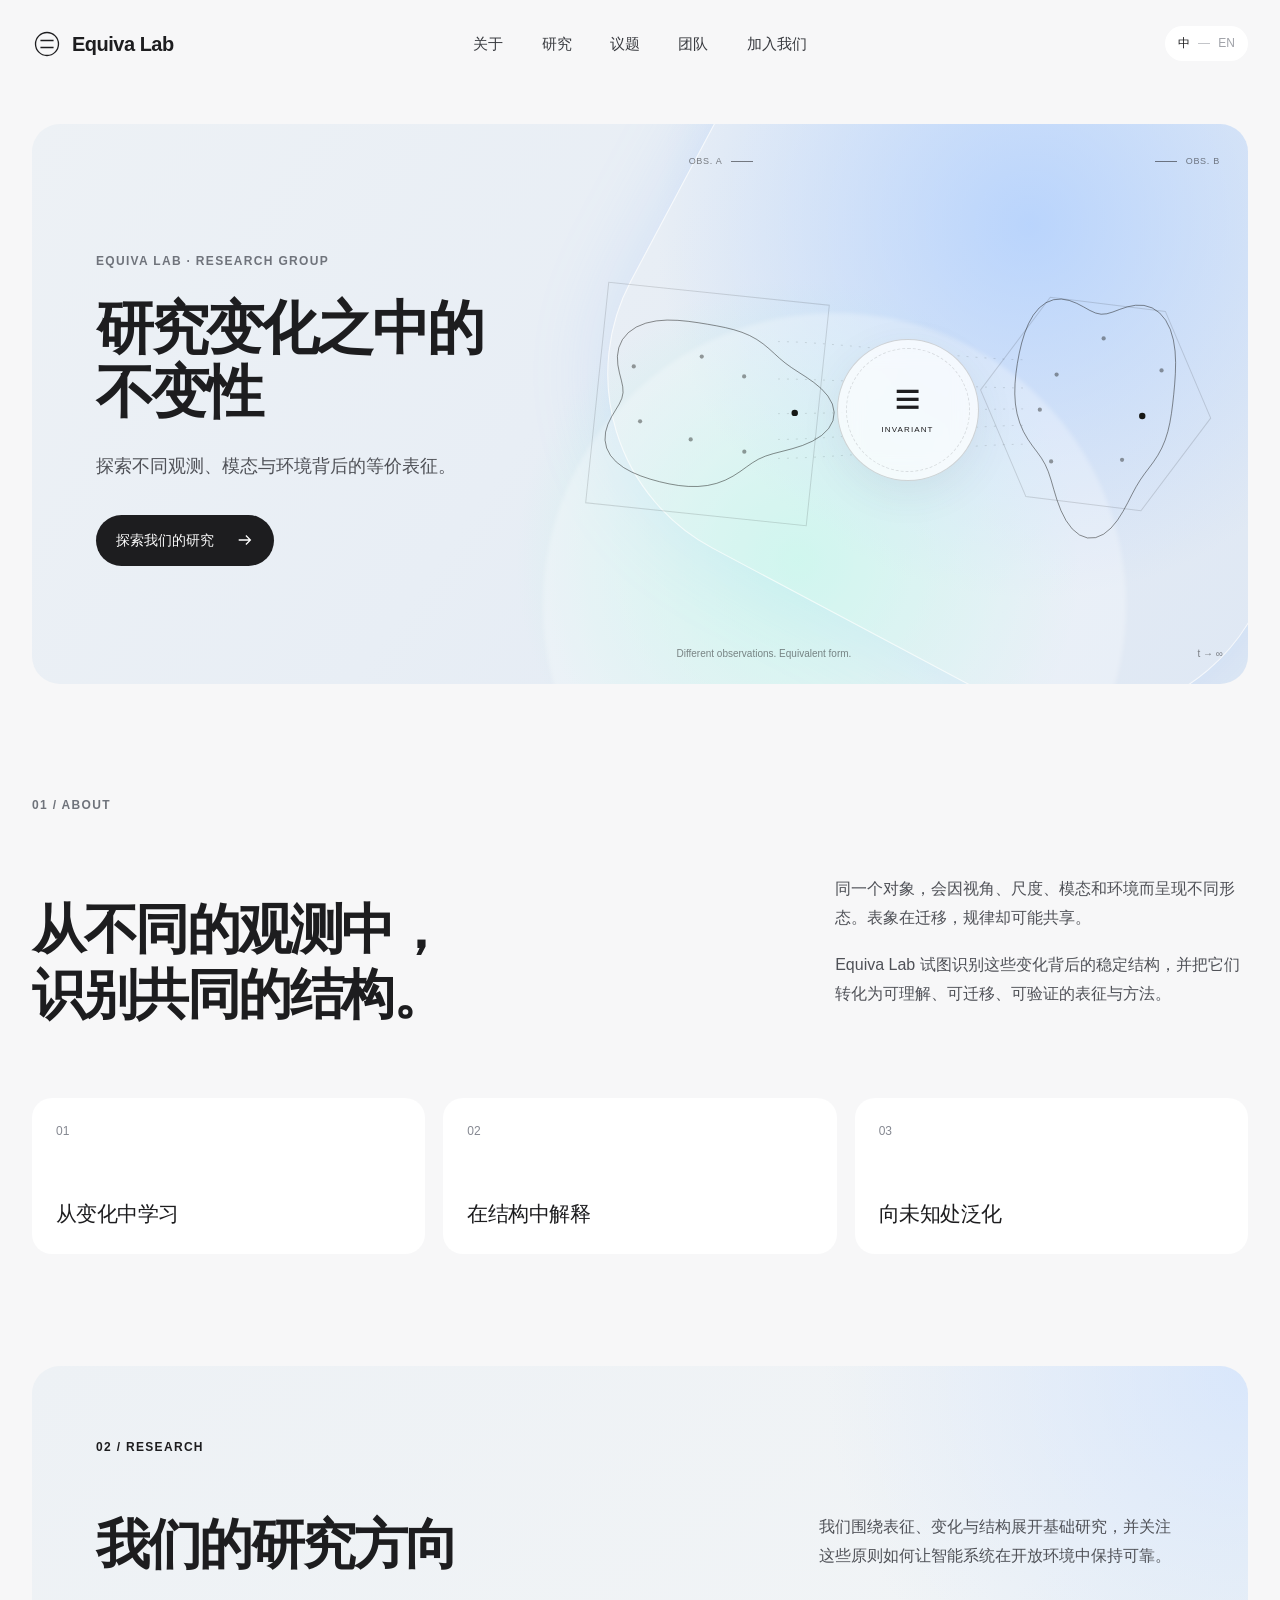
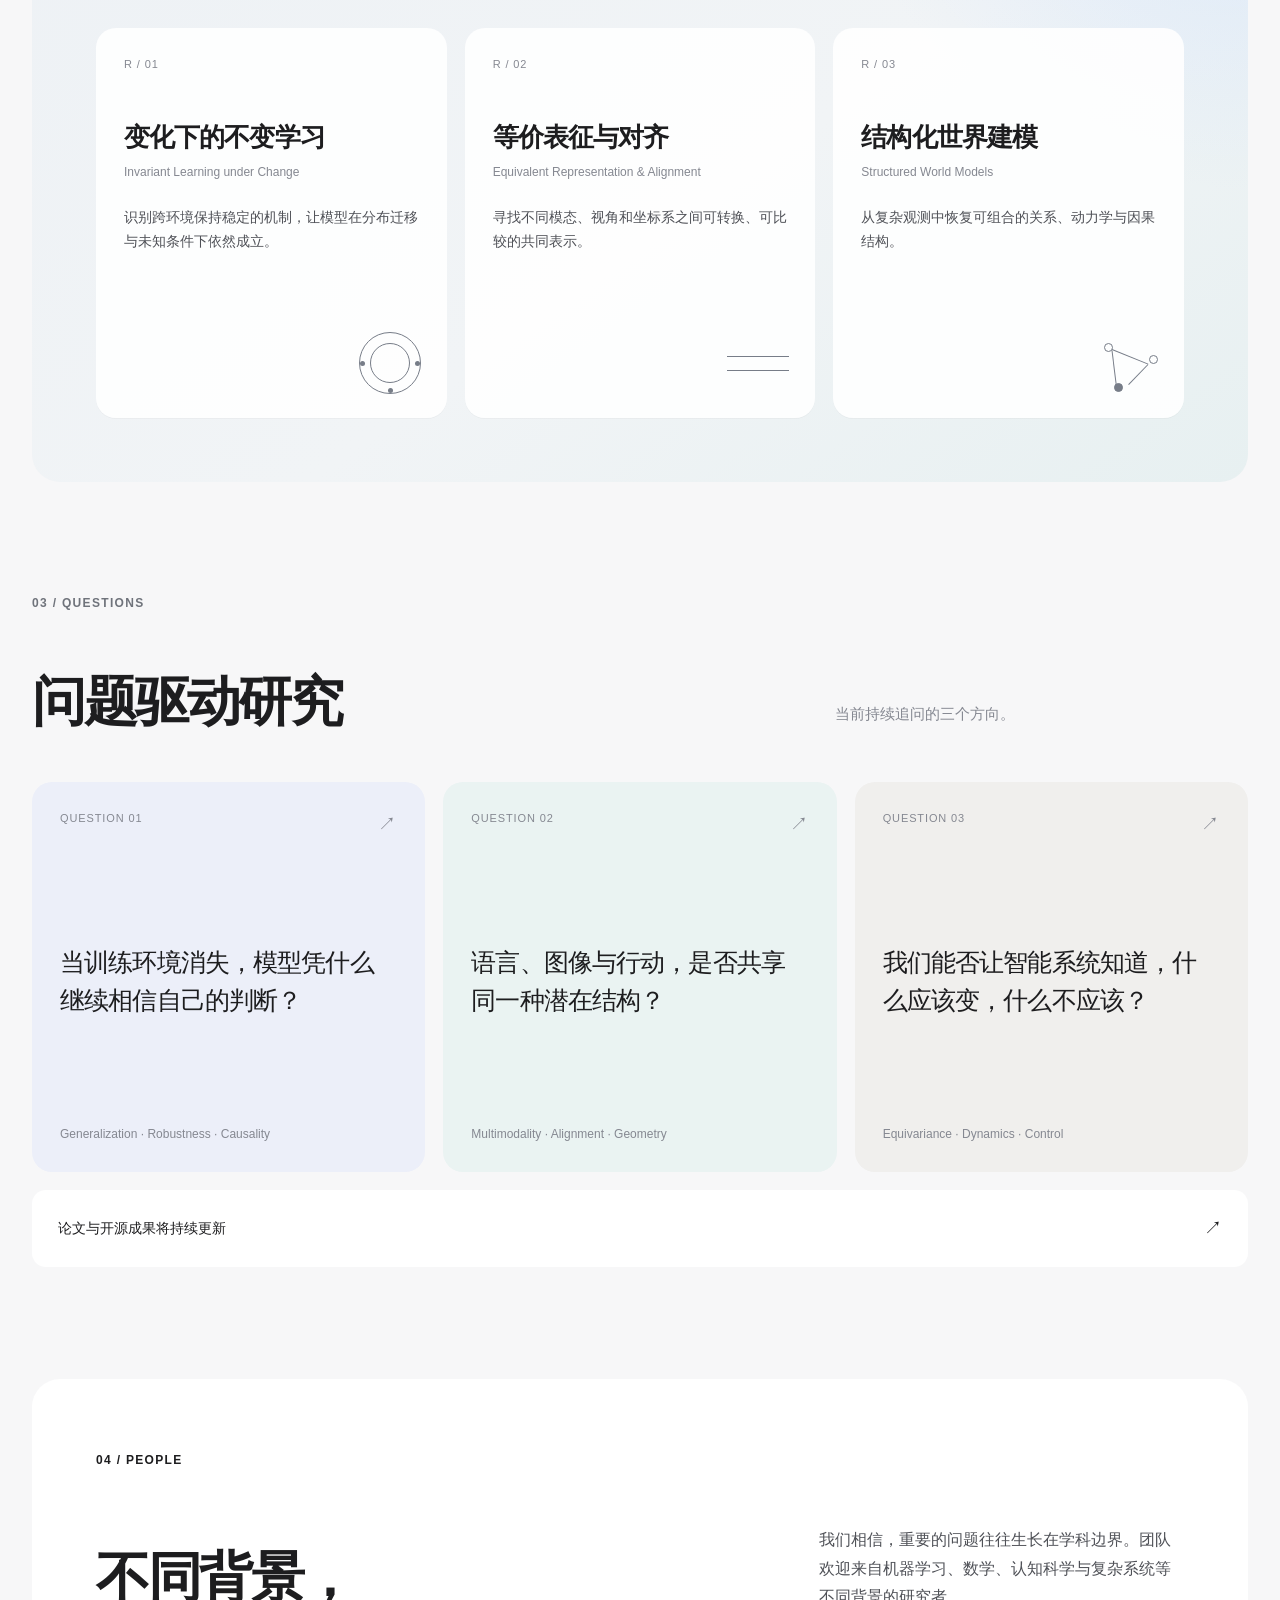
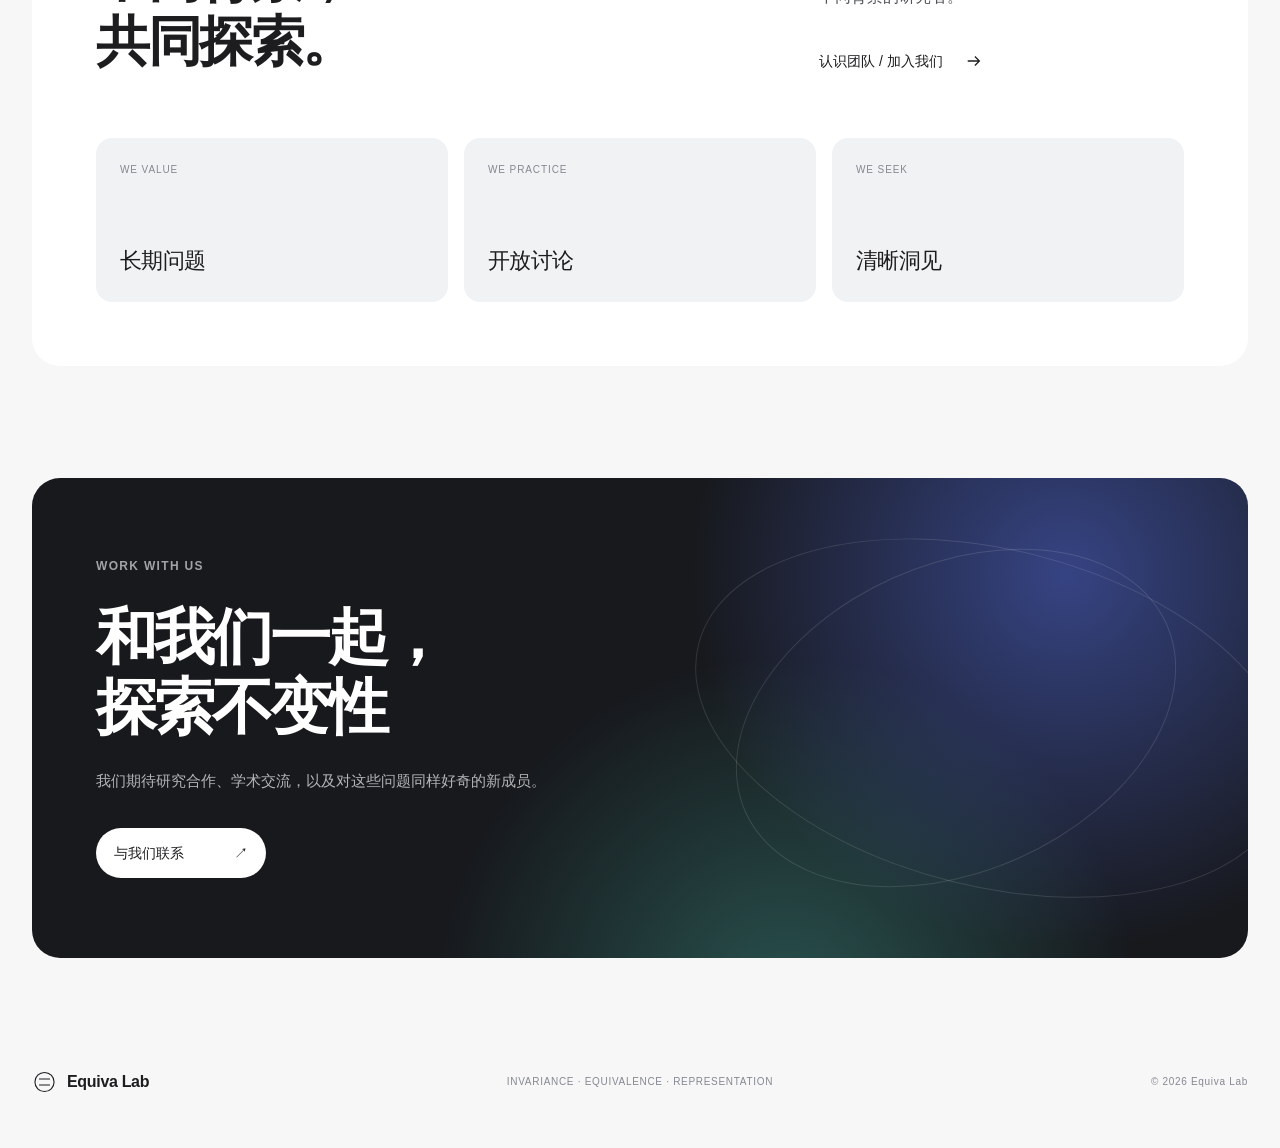
==== index.html @ b78c6d7c "Launch Equiva Lab homepage" ====
<!doctype html>
<html lang="zh-CN">
  <head>
    <meta charset="UTF-8" />
    <meta name="viewport" content="width=device-width, initial-scale=1.0" />
    <meta name="description" content="Equiva Lab 研究变化之中的不变性，以及不同观测背后的等价表征。" />
    <meta name="theme-color" content="#f2f1ed" />
    <meta property="og:title" content="Equiva Lab — Invariance in Motion" />
    <meta property="og:description" content="研究变化之中的不变性，以及不同观测背后的等价表征。" />
    <meta property="og:image" content="assets/og-cover.svg" />
    <title>Equiva Lab — 变化中的不变性</title>
    <link rel="icon" href="assets/favicon.svg" type="image/svg+xml" />
    <link rel="stylesheet" href="styles.css" />
    <noscript><style>.reveal{opacity:1!important;transform:none!important}</style></noscript>
  </head>
  <body>
    <a class="skip-link" href="#main">跳至主要内容</a>

    <header class="site-header" data-header>
      <a class="brand" href="#top" aria-label="Equiva Lab 首页">
        <svg class="brand-mark" viewBox="0 0 32 32" aria-hidden="true">
          <circle cx="16" cy="16" r="12.25"></circle>
          <path d="M9 12.25h14M9 19.75h14"></path>
        </svg>
        <span>Equiva Lab</span>
      </a>

      <button class="menu-toggle" type="button" aria-label="打开菜单" aria-expanded="false" data-menu-toggle>
        <span></span><span></span>
      </button>

      <nav class="site-nav" aria-label="主导航" data-nav>
        <a href="#about" data-i18n="nav.about">关于</a>
        <a href="#research" data-i18n="nav.research">研究</a>
        <a href="#ideas" data-i18n="nav.ideas">议题</a>
        <a href="#people" data-i18n="nav.people">团队</a>
        <a href="#contact" data-i18n="nav.join">加入我们</a>
      </nav>

      <button class="language-toggle" type="button" aria-label="Switch to English" data-language-toggle>
        <span class="is-active">中</span><i></i><span>EN</span>
      </button>
    </header>

    <main id="main">
      <section class="hero" id="top">
        <div class="hero-copy">
          <p class="eyebrow reveal" data-i18n="hero.eyebrow">EQUIVA LAB · RESEARCH GROUP</p>
          <h1 class="hero-title reveal" data-i18n-html="hero.title">
            研究变化之中的<br /><span>不变性</span>
          </h1>
          <p class="hero-intro reveal" data-i18n="hero.intro">
            探索不同观测、模态与环境背后的等价表征。
          </p>
          <div class="hero-actions reveal">
            <a class="text-link" href="#research">
              <span data-i18n="hero.cta">探索我们的研究</span>
              <svg viewBox="0 0 20 20" aria-hidden="true"><path d="M3 10h13M11 5l5 5-5 5" /></svg>
            </a>
          </div>
        </div>

        <div class="hero-visual reveal" aria-label="不断变化的观测映射到同一个潜在结构的动态示意图">
          <canvas id="equivalence-canvas"></canvas>
          <div class="visual-axis axis-left"><span>OBS. A</span><i></i></div>
          <div class="visual-axis axis-right"><i></i><span>OBS. B</span></div>
          <div class="visual-core">
            <span class="core-symbol">≡</span>
            <span class="core-label" data-i18n="hero.invariant">INVARIANT</span>
          </div>
          <div class="visual-caption">
            <span data-i18n="hero.visualCaption">Different observations. Equivalent form.</span>
            <span>t → ∞</span>
          </div>
        </div>

        <a class="scroll-cue" href="#about" aria-label="向下滚动">
          <span data-i18n="hero.scroll">SCROLL TO EXPLORE</span>
          <i></i>
        </a>
      </section>

      <section class="statement section-pad" id="about">
        <div class="section-index reveal">01 / <span data-i18n="section.about">ABOUT</span></div>
        <div class="statement-grid">
          <h2 class="display-heading reveal" data-i18n-html="about.title">
            从不同的观测中，<br />识别<span>共同的结构。</span>
          </h2>
          <div class="statement-copy reveal">
            <p data-i18n="about.p1">
              同一个对象，会因视角、尺度、模态和环境而呈现不同形态。表象在迁移，规律却可能共享。
            </p>
            <p data-i18n="about.p2">
              Equiva Lab 试图识别这些变化背后的稳定结构，并把它们转化为可理解、可迁移、可验证的表征与方法。
            </p>
          </div>
        </div>
        <div class="principle-row reveal" aria-label="研究原则">
          <div><span>01</span><strong data-i18n="about.principle1">从变化中学习</strong></div>
          <div><span>02</span><strong data-i18n="about.principle2">在结构中解释</strong></div>
          <div><span>03</span><strong data-i18n="about.principle3">向未知处泛化</strong></div>
        </div>
      </section>

      <section class="research section-pad" id="research">
        <div class="section-index light reveal">02 / <span data-i18n="section.research">RESEARCH</span></div>
        <div class="research-head">
          <h2 class="display-heading light reveal" data-i18n-html="research.title">我们的<span>研究方向</span></h2>
          <p class="research-intro reveal" data-i18n="research.intro">
            我们围绕表征、变化与结构展开基础研究，并关注这些原则如何让智能系统在开放环境中保持可靠。
          </p>
        </div>

        <div class="research-list">
          <article class="research-item reveal" tabindex="0">
            <div class="research-number">R / 01</div>
            <div class="research-name">
              <h3 data-i18n="research.r1.title">变化下的不变学习</h3>
              <p>Invariant Learning under Change</p>
            </div>
            <p class="research-desc" data-i18n="research.r1.desc">识别跨环境保持稳定的机制，让模型在分布迁移与未知条件下依然成立。</p>
            <div class="research-glyph glyph-orbit" aria-hidden="true"><i></i><i></i><i></i></div>
          </article>

          <article class="research-item reveal" tabindex="0">
            <div class="research-number">R / 02</div>
            <div class="research-name">
              <h3 data-i18n="research.r2.title">等价表征与对齐</h3>
              <p>Equivalent Representation & Alignment</p>
            </div>
            <p class="research-desc" data-i18n="research.r2.desc">寻找不同模态、视角和坐标系之间可转换、可比较的共同表示。</p>
            <div class="research-glyph glyph-equal" aria-hidden="true"><i></i><i></i></div>
          </article>

          <article class="research-item reveal" tabindex="0">
            <div class="research-number">R / 03</div>
            <div class="research-name">
              <h3 data-i18n="research.r3.title">结构化世界建模</h3>
              <p>Structured World Models</p>
            </div>
            <p class="research-desc" data-i18n="research.r3.desc">从复杂观测中恢复可组合的关系、动力学与因果结构。</p>
            <div class="research-glyph glyph-nodes" aria-hidden="true"><i></i><i></i><i></i><b></b></div>
          </article>
        </div>
      </section>

      <section class="ideas section-pad" id="ideas">
        <div class="section-index reveal">03 / <span data-i18n="section.ideas">QUESTIONS</span></div>
        <div class="ideas-header">
          <h2 class="display-heading reveal" data-i18n-html="ideas.title">问题驱动<span>研究</span></h2>
          <p class="reveal" data-i18n="ideas.intro">当前持续追问的三个方向。</p>
        </div>

        <div class="question-grid">
          <article class="question-card reveal">
            <div class="card-top"><span>QUESTION 01</span><span class="card-mark">↗</span></div>
            <h3 data-i18n="ideas.q1">当训练环境消失，模型凭什么继续相信自己的判断？</h3>
            <p data-i18n="ideas.q1meta">Generalization · Robustness · Causality</p>
          </article>
          <article class="question-card reveal">
            <div class="card-top"><span>QUESTION 02</span><span class="card-mark">↗</span></div>
            <h3 data-i18n="ideas.q2">语言、图像与行动，是否共享同一种潜在结构？</h3>
            <p data-i18n="ideas.q2meta">Multimodality · Alignment · Geometry</p>
          </article>
          <article class="question-card reveal">
            <div class="card-top"><span>QUESTION 03</span><span class="card-mark">↗</span></div>
            <h3 data-i18n="ideas.q3">我们能否让智能系统知道，什么应该变，什么不应该？</h3>
            <p data-i18n="ideas.q3meta">Equivariance · Dynamics · Control</p>
          </article>
        </div>

        <a class="publication-link reveal" href="#contact">
          <span data-i18n="ideas.papers">论文与开源成果将持续更新</span>
          <span class="publication-arrow">↗</span>
        </a>
      </section>

      <section class="people section-pad" id="people">
        <div class="section-index light reveal">04 / <span data-i18n="section.people">PEOPLE</span></div>
        <div class="people-layout">
          <div>
            <h2 class="display-heading light reveal" data-i18n-html="people.title">不同背景，<br />共同<span>探索。</span></h2>
          </div>
          <div class="people-copy reveal">
            <p data-i18n="people.body">我们相信，重要的问题往往生长在学科边界。团队欢迎来自机器学习、数学、认知科学与复杂系统等不同背景的研究者。</p>
            <a class="text-link light-link" href="#contact">
              <span data-i18n="people.cta">认识团队 / 加入我们</span>
              <svg viewBox="0 0 20 20" aria-hidden="true"><path d="M3 10h13M11 5l5 5-5 5" /></svg>
            </a>
          </div>
        </div>

        <div class="values-strip reveal">
          <div><span data-i18n="people.v1small">WE VALUE</span><strong data-i18n="people.v1">长期问题</strong></div>
          <div><span data-i18n="people.v2small">WE PRACTICE</span><strong data-i18n="people.v2">开放讨论</strong></div>
          <div><span data-i18n="people.v3small">WE SEEK</span><strong data-i18n="people.v3">清晰洞见</strong></div>
        </div>
      </section>

      <section class="contact section-pad" id="contact">
        <div class="contact-orbit orbit-a"></div>
        <div class="contact-orbit orbit-b"></div>
        <p class="eyebrow reveal" data-i18n="contact.eyebrow">WORK WITH US</p>
        <h2 class="reveal" data-i18n-html="contact.title">和我们一起，<br /><span>探索不变性</span></h2>
        <p class="contact-note reveal" data-i18n="contact.note">我们期待研究合作、学术交流，以及对这些问题同样好奇的新成员。</p>
        <a class="contact-button reveal" href="mailto:hello@equiva-lab.org">
          <span data-i18n="contact.cta">与我们联系</span>
          <span>↗</span>
        </a>
      </section>
    </main>

    <footer class="site-footer">
      <a class="brand footer-brand" href="#top">
        <svg class="brand-mark" viewBox="0 0 32 32" aria-hidden="true">
          <circle cx="16" cy="16" r="12.25"></circle>
          <path d="M9 12.25h14M9 19.75h14"></path>
        </svg>
        <span>Equiva Lab</span>
      </a>
      <p data-i18n="footer.tagline">INVARIANCE · EQUIVALENCE · REPRESENTATION</p>
      <p>© <span data-year></span> Equiva Lab</p>
    </footer>

    <script src="app.js"></script>
  </body>
</html>
---- styles.css ----
:root {
  --page: #f7f7f8;
  --surface: #ffffff;
  --surface-soft: #f0f2f4;
  --ink: #1d1d1f;
  --text: #4f5157;
  --muted: #858891;
  --line: #e4e5e8;
  --blue: #3c56f4;
  --max-width: 1280px;
  --radius-lg: 28px;
  --radius-md: 20px;
  --header-height: 88px;
  --ease: cubic-bezier(0.22, 1, 0.36, 1);
}

* {
  box-sizing: border-box;
}

html {
  scroll-behavior: smooth;
  background: var(--page);
}

body {
  margin: 0;
  overflow-x: hidden;
  color: var(--ink);
  background: var(--page);
  font-family: Inter, "Helvetica Neue", "PingFang SC", "PingFang TC", "Microsoft YaHei", sans-serif;
  font-size: 16px;
  font-weight: 400;
  line-height: 1.6;
  -webkit-font-smoothing: antialiased;
}

body.menu-open {
  overflow: hidden;
}

::selection {
  color: #fff;
  background: var(--blue);
}

a {
  color: inherit;
  text-decoration: none;
}

button {
  color: inherit;
  font: inherit;
}

[id] {
  scroll-margin-top: 76px;
}

.skip-link {
  position: fixed;
  z-index: 1000;
  top: 12px;
  left: 12px;
  padding: 9px 14px;
  border-radius: 8px;
  color: #fff;
  background: var(--ink);
  transform: translateY(-160%);
  transition: transform 0.2s ease;
}

.skip-link:focus {
  transform: translateY(0);
}

.site-header {
  position: fixed;
  z-index: 100;
  top: 0;
  left: 0;
  width: 100%;
  height: var(--header-height);
  display: grid;
  grid-template-columns: 1fr auto 1fr;
  align-items: center;
  padding-inline: max(32px, calc((100vw - var(--max-width)) / 2));
  border-bottom: 1px solid transparent;
  transition: height 0.3s ease, background 0.3s ease, border-color 0.3s ease;
}

.site-header.is-scrolled {
  height: 72px;
  border-color: rgba(228, 229, 232, 0.8);
  background: rgba(247, 247, 248, 0.9);
  backdrop-filter: blur(18px);
}

.brand {
  justify-self: start;
  display: inline-flex;
  align-items: center;
  gap: 10px;
  font-size: 20px;
  font-weight: 600;
  letter-spacing: -0.025em;
}

.brand-mark {
  width: 30px;
  height: 30px;
  fill: none;
  stroke: currentColor;
  stroke-width: 1.4;
  transition: transform 0.55s var(--ease);
}

.brand:hover .brand-mark {
  transform: rotate(180deg);
}

.site-nav {
  justify-self: center;
  display: flex;
  align-items: center;
  gap: clamp(28px, 3vw, 48px);
}

.site-nav a {
  position: relative;
  padding: 9px 0;
  color: #383a3f;
  font-size: 15px;
  line-height: 1;
}

.site-nav a::after {
  position: absolute;
  right: 0;
  bottom: 3px;
  left: 0;
  height: 1px;
  background: currentColor;
  content: "";
  transform: scaleX(0);
  transform-origin: right;
  transition: transform 0.35s var(--ease);
}

.site-nav a:hover::after,
.site-nav a:focus-visible::after {
  transform: scaleX(1);
  transform-origin: left;
}

.language-toggle {
  justify-self: end;
  display: flex;
  align-items: center;
  gap: 8px;
  padding: 8px 13px;
  border: 0;
  border-radius: 999px;
  background: #fff;
  cursor: pointer;
  font-size: 12px;
}

.language-toggle span {
  color: #a1a3a9;
  transition: color 0.2s ease;
}

.language-toggle span.is-active {
  color: var(--ink);
}

.language-toggle i {
  width: 12px;
  height: 1px;
  background: #c3c5c9;
}

.menu-toggle {
  display: none;
}

.hero {
  position: relative;
  width: min(calc(100% - 64px), var(--max-width));
  min-height: 640px;
  display: grid;
  margin: 0 auto;
  padding-top: calc(var(--header-height) + 36px);
}

.hero-copy,
.hero-visual {
  grid-area: 1 / 1;
}

.hero-copy {
  z-index: 3;
  width: 50%;
  align-self: center;
  padding: 68px 0 58px 64px;
}

.hero-visual {
  position: relative;
  min-height: 560px;
  overflow: hidden;
  border-radius: var(--radius-lg);
  background:
    radial-gradient(circle at 82% 18%, rgba(172, 205, 255, 0.76), transparent 34%),
    radial-gradient(circle at 63% 78%, rgba(177, 246, 228, 0.75), transparent 32%),
    linear-gradient(125deg, #edf1f5 0%, #e8eef5 44%, #dfe8f4 100%);
}

.hero-visual::before {
  position: absolute;
  z-index: 0;
  top: -30%;
  right: -10%;
  width: 58%;
  aspect-ratio: 1;
  border: 1px solid rgba(255, 255, 255, 0.7);
  border-radius: 28%;
  box-shadow: 0 0 80px rgba(118, 173, 255, 0.2);
  content: "";
  transform: rotate(28deg);
}

.hero-visual::after {
  position: absolute;
  z-index: 0;
  right: 10%;
  bottom: -38%;
  width: 48%;
  aspect-ratio: 1;
  border-radius: 50%;
  background: rgba(255, 255, 255, 0.28);
  filter: blur(2px);
  content: "";
}

.eyebrow,
.section-index {
  margin: 0;
  color: #6f737b;
  font-size: 12px;
  font-weight: 600;
  letter-spacing: 0.11em;
}

.hero-title {
  max-width: 610px;
  margin: 24px 0 0;
  font-size: clamp(48px, 4.5vw, 64px);
  font-weight: 600;
  letter-spacing: -0.05em;
  line-height: 1.12;
}

.hero-title span,
.display-heading span,
.contact h2 span {
  font-weight: inherit;
}

.hero-intro {
  max-width: 500px;
  margin: 26px 0 0;
  color: var(--text);
  font-size: 18px;
  line-height: 1.7;
}

.hero-actions {
  margin-top: 34px;
}

.text-link {
  display: inline-flex;
  align-items: center;
  gap: 22px;
  font-size: 14px;
  font-weight: 500;
}

.text-link svg {
  width: 18px;
  fill: none;
  stroke: currentColor;
  stroke-width: 1.4;
  transition: transform 0.35s var(--ease);
}

.text-link:hover svg {
  transform: translateX(4px);
}

.hero .text-link {
  min-width: 172px;
  justify-content: space-between;
  padding: 14px 20px;
  border-radius: 999px;
  color: #fff;
  background: var(--ink);
  transition: transform 0.3s var(--ease), background 0.3s ease;
}

.hero .text-link:hover {
  background: #32343a;
  transform: translateY(-2px);
}

#equivalence-canvas {
  position: absolute;
  z-index: 1;
  inset: 0 0 0 43%;
  width: 57%;
  height: 100%;
}

.visual-axis {
  position: absolute;
  z-index: 2;
  top: 30px;
  display: flex;
  align-items: center;
  gap: 9px;
  color: rgba(29, 29, 31, 0.55);
  font-size: 9px;
  letter-spacing: 0.08em;
}

.visual-axis i {
  display: block;
  width: 22px;
  height: 1px;
  background: currentColor;
}

.axis-left { left: 54%; }
.axis-right { right: 28px; }

.visual-core {
  position: absolute;
  z-index: 2;
  top: 51%;
  left: 72%;
  width: 142px;
  aspect-ratio: 1;
  display: flex;
  flex-direction: column;
  align-items: center;
  justify-content: center;
  gap: 8px;
  border: 1px solid rgba(29, 29, 31, 0.18);
  border-radius: 50%;
  background: rgba(255, 255, 255, 0.72);
  box-shadow: 0 12px 40px rgba(62, 79, 103, 0.08);
  transform: translate(-50%, -50%);
  backdrop-filter: blur(12px);
}

.visual-core::before {
  position: absolute;
  inset: 8px;
  border: 1px dashed rgba(29, 29, 31, 0.13);
  border-radius: inherit;
  content: "";
  animation: rotate 24s linear infinite;
}

.core-symbol {
  font-size: 45px;
  font-weight: 300;
  line-height: 0.75;
}

.core-label {
  font-size: 8px;
  letter-spacing: 0.14em;
}

.visual-caption {
  position: absolute;
  z-index: 2;
  right: 25px;
  bottom: 22px;
  left: 53%;
  display: flex;
  justify-content: space-between;
  color: rgba(29, 29, 31, 0.52);
  font-size: 10px;
}

.scroll-cue {
  display: none;
}

.section-pad {
  width: min(calc(100% - 64px), var(--max-width));
  margin-right: auto;
  margin-left: auto;
  padding: 112px 0;
}

.statement-grid {
  display: grid;
  grid-template-columns: 1.25fr 0.75fr;
  gap: clamp(64px, 9vw, 150px);
  align-items: end;
  margin-top: 60px;
}

.display-heading {
  max-width: 820px;
  margin: 0;
  font-size: clamp(40px, 4.2vw, 56px);
  font-weight: 600;
  letter-spacing: -0.045em;
  line-height: 1.2;
}

.statement-copy {
  max-width: 500px;
}

.statement-copy p,
.research-intro,
.people-copy > p {
  margin: 0 0 18px;
  color: var(--text);
  font-size: 16px;
  line-height: 1.8;
}

.principle-row {
  display: grid;
  grid-template-columns: repeat(3, 1fr);
  gap: 18px;
  margin-top: 72px;
}

.principle-row > div {
  min-height: 156px;
  display: flex;
  flex-direction: column;
  justify-content: space-between;
  padding: 24px;
  border-radius: var(--radius-md);
  background: var(--surface);
}

.principle-row span {
  color: var(--muted);
  font-size: 12px;
}

.principle-row strong {
  font-size: 21px;
  font-weight: 500;
  letter-spacing: -0.025em;
}

.research {
  padding: 72px 64px 64px;
  border-radius: var(--radius-lg);
  color: var(--ink);
  background:
    radial-gradient(circle at 100% 0%, rgba(199, 221, 255, 0.58), transparent 30%),
    linear-gradient(145deg, #edf1f5, #f1f4f6 58%, #e7f0f1);
}

.section-index.light,
.display-heading.light {
  color: inherit;
}

.research-head {
  display: grid;
  grid-template-columns: 1.25fr 0.75fr;
  gap: clamp(64px, 9vw, 150px);
  align-items: end;
  margin: 54px 0 52px;
}

.research-intro {
  margin-bottom: 5px;
}

.research-list {
  display: grid;
  grid-template-columns: repeat(3, 1fr);
  gap: 18px;
}

.research-item {
  position: relative;
  min-height: 390px;
  display: flex;
  flex-direction: column;
  padding: 28px;
  overflow: hidden;
  border-radius: var(--radius-md);
  outline: none;
  background: rgba(255, 255, 255, 0.9);
  box-shadow: 0 1px 0 rgba(29, 29, 31, 0.03);
  transition: transform 0.38s var(--ease), box-shadow 0.38s var(--ease);
}

.research-item:hover,
.research-item:focus-visible {
  box-shadow: 0 16px 42px rgba(53, 69, 91, 0.09);
  transform: translateY(-5px);
}

.research-number {
  color: var(--muted);
  font-size: 11px;
  letter-spacing: 0.08em;
}

.research-name {
  margin-top: 46px;
}

.research-name h3 {
  margin: 0 0 8px;
  font-size: 26px;
  font-weight: 600;
  letter-spacing: -0.035em;
  line-height: 1.35;
}

.research-name p {
  margin: 0;
  color: var(--muted);
  font-size: 12px;
  line-height: 1.5;
}

.research-desc {
  max-width: 320px;
  margin: 24px 0 0;
  color: var(--text);
  font-size: 14px;
  line-height: 1.75;
}

.research-glyph {
  position: absolute;
  right: 26px;
  bottom: 24px;
  width: 62px;
  height: 62px;
  color: #777d88;
  transition: transform 0.6s var(--ease);
}

.research-item:hover .research-glyph {
  transform: rotate(22deg);
}

.glyph-orbit {
  border: 1px solid currentColor;
  border-radius: 50%;
}

.glyph-orbit::before {
  position: absolute;
  inset: 10px;
  border: 1px solid currentColor;
  border-radius: 50%;
  content: "";
}

.glyph-orbit i {
  position: absolute;
  top: 50%;
  left: 50%;
  width: 5px;
  height: 5px;
  border-radius: 50%;
  background: currentColor;
}

.glyph-orbit i:nth-child(1) { transform: translate(-30px, -2px); }
.glyph-orbit i:nth-child(2) { transform: translate(25px, -2px); }
.glyph-orbit i:nth-child(3) { transform: translate(-2px, 25px); }
.glyph-equal { display: flex; flex-direction: column; justify-content: center; gap: 13px; }
.glyph-equal i { display: block; width: 100%; height: 1px; background: currentColor; }
.glyph-nodes { position: absolute; }
.glyph-nodes::before,
.glyph-nodes::after,
.glyph-nodes b { position: absolute; height: 1px; background: currentColor; content: ""; transform-origin: left; }
.glyph-nodes::before { top: 17px; left: 16px; width: 39px; transform: rotate(22deg); }
.glyph-nodes::after { top: 18px; left: 16px; width: 40px; transform: rotate(83deg); }
.glyph-nodes b { top: 32px; left: 52px; width: 28px; transform: rotate(134deg); }
.glyph-nodes i { position: absolute; width: 9px; height: 9px; border: 1px solid currentColor; border-radius: 50%; }
.glyph-nodes i:nth-child(1) { top: 11px; left: 8px; }
.glyph-nodes i:nth-child(2) { top: 23px; right: 0; }
.glyph-nodes i:nth-child(3) { bottom: 2px; left: 18px; background: currentColor; }

.ideas-header {
  display: grid;
  grid-template-columns: 1.25fr 0.75fr;
  gap: clamp(64px, 9vw, 150px);
  align-items: end;
  margin: 56px 0 48px;
}

.ideas-header > p {
  margin: 0 0 8px;
  color: var(--muted);
  font-size: 15px;
}

.question-grid {
  display: grid;
  grid-template-columns: repeat(3, 1fr);
  gap: 18px;
}

.question-card {
  min-height: 390px;
  display: flex;
  flex-direction: column;
  justify-content: space-between;
  padding: 28px;
  border-radius: var(--radius-md);
  transition: transform 0.38s var(--ease), box-shadow 0.38s var(--ease);
}

.question-card:nth-child(1) { background: #eceff9; }
.question-card:nth-child(2) { background: #eaf3f2; }
.question-card:nth-child(3) { background: #f0efed; }

.question-card:hover {
  box-shadow: 0 16px 40px rgba(49, 58, 78, 0.08);
  transform: translateY(-5px);
}

.card-top {
  display: flex;
  justify-content: space-between;
  color: var(--muted);
  font-size: 11px;
  letter-spacing: 0.08em;
}

.card-mark {
  font-size: 18px;
  transition: transform 0.35s var(--ease);
}

.question-card:hover .card-mark {
  transform: translate(3px, -3px);
}

.question-card h3 {
  max-width: 350px;
  margin: auto 0;
  font-size: 25px;
  font-weight: 500;
  letter-spacing: -0.035em;
  line-height: 1.5;
}

.question-card > p {
  margin: 0;
  color: var(--muted);
  font-size: 12px;
}

.publication-link {
  display: grid;
  grid-template-columns: 1fr auto;
  align-items: center;
  margin-top: 18px;
  padding: 24px 26px;
  border-radius: 14px;
  background: var(--surface);
  font-size: 14px;
  font-weight: 500;
}

.publication-arrow {
  font-size: 18px;
  transition: transform 0.35s var(--ease);
}

.publication-link:hover .publication-arrow {
  transform: translate(3px, -3px);
}

.people {
  padding: 72px 64px 64px;
  border-radius: var(--radius-lg);
  color: var(--ink);
  background: var(--surface);
}

.people-layout {
  display: grid;
  grid-template-columns: 1.25fr 0.75fr;
  gap: clamp(64px, 9vw, 150px);
  align-items: end;
  margin: 56px 0 64px;
}

.people-copy > p {
  color: var(--text);
}

.light-link {
  margin-top: 20px;
  color: var(--ink);
}

.values-strip {
  display: grid;
  grid-template-columns: repeat(3, 1fr);
  gap: 16px;
}

.values-strip div {
  min-height: 164px;
  display: flex;
  flex-direction: column;
  justify-content: space-between;
  padding: 24px;
  border-radius: 16px;
  background: var(--surface-soft);
}

.values-strip span {
  color: var(--muted);
  font-size: 10px;
  letter-spacing: 0.09em;
}

.values-strip strong {
  font-size: 22px;
  font-weight: 500;
  letter-spacing: -0.03em;
}

.contact {
  position: relative;
  min-height: 480px;
  display: flex;
  flex-direction: column;
  align-items: flex-start;
  justify-content: center;
  overflow: hidden;
  margin-top: 112px;
  margin-bottom: 70px;
  padding: 72px 64px;
  border-radius: var(--radius-lg);
  color: #fff;
  text-align: left;
  background:
    radial-gradient(circle at 85% 20%, rgba(91, 119, 255, 0.45), transparent 34%),
    radial-gradient(circle at 62% 110%, rgba(79, 212, 190, 0.3), transparent 38%),
    #17191d;
}

.contact > *:not(.contact-orbit) {
  position: relative;
  z-index: 2;
}

.contact .eyebrow {
  color: rgba(255, 255, 255, 0.6);
}

.contact h2 {
  max-width: 760px;
  margin: 25px 0 24px;
  font-size: clamp(42px, 4.8vw, 64px);
  font-weight: 600;
  letter-spacing: -0.05em;
  line-height: 1.15;
}

.contact-note {
  max-width: 570px;
  margin: 0;
  color: rgba(255, 255, 255, 0.68);
  font-size: 15px;
  line-height: 1.8;
}

.contact-button {
  min-width: 170px;
  display: flex;
  justify-content: space-between;
  margin-top: 34px;
  padding: 14px 18px;
  border-radius: 999px;
  color: var(--ink);
  background: #fff;
  font-size: 14px;
  font-weight: 500;
  transition: transform 0.3s var(--ease), background 0.3s ease;
}

.contact-button:hover {
  background: #f0f2f5;
  transform: translateY(-2px);
}

.contact-button span:last-child {
  transition: transform 0.35s var(--ease);
}

.contact-button:hover span:last-child {
  transform: translate(3px, -3px);
}

.contact-orbit {
  position: absolute;
  z-index: 1;
  top: 50%;
  right: -4%;
  border: 1px solid rgba(255, 255, 255, 0.12);
  border-radius: 50%;
  pointer-events: none;
}

.orbit-a {
  width: 50%;
  aspect-ratio: 1.8;
  transform: translateY(-50%) rotate(14deg);
}

.orbit-b {
  right: 5%;
  width: 38%;
  aspect-ratio: 1.5;
  transform: translateY(-50%) rotate(-24deg);
}

.site-footer {
  width: min(calc(100% - 64px), var(--max-width));
  min-height: 120px;
  display: grid;
  grid-template-columns: 1fr auto 1fr;
  align-items: center;
  gap: 24px;
  margin: 0 auto;
  padding: 30px 0 42px;
  color: var(--muted);
  font-size: 10px;
  letter-spacing: 0.07em;
}

.footer-brand {
  color: var(--ink);
  font-size: 16px;
  letter-spacing: -0.02em;
}

.footer-brand .brand-mark {
  width: 25px;
}

.site-footer p {
  margin: 0;
}

.site-footer p:last-child {
  justify-self: end;
}

.reveal {
  opacity: 0;
  transform: translateY(18px);
  transition: opacity 0.75s var(--ease), transform 0.75s var(--ease);
}

.reveal.is-visible {
  opacity: 1;
  transform: translateY(0);
}

.research-item.reveal:nth-child(2),
.question-card.reveal:nth-child(2) { transition-delay: 0.06s; }
.research-item.reveal:nth-child(3),
.question-card.reveal:nth-child(3) { transition-delay: 0.12s; }

@keyframes rotate {
  to { transform: rotate(360deg); }
}

@media (max-width: 1024px) {
  :root { --header-height: 76px; }

  .site-header {
    grid-template-columns: 1fr auto;
    padding-inline: 28px;
  }

  .site-nav {
    position: fixed;
    inset: 0;
    z-index: -1;
    display: flex;
    flex-direction: column;
    align-items: flex-start;
    justify-content: center;
    gap: 6px;
    padding: 90px 32px 50px;
    visibility: hidden;
    background: var(--page);
    opacity: 0;
    transition: opacity 0.35s ease, visibility 0.35s;
  }

  .site-nav a {
    font-size: clamp(30px, 6vw, 48px);
    font-weight: 600;
    letter-spacing: -0.045em;
    line-height: 1.3;
  }

  .site-nav.is-open {
    visibility: visible;
    opacity: 1;
  }

  .language-toggle {
    position: fixed;
    z-index: 102;
    right: 80px;
  }

  .menu-toggle {
    position: relative;
    z-index: 102;
    justify-self: end;
    width: 30px;
    height: 30px;
    display: block;
    padding: 0;
    border: 0;
    background: transparent;
  }

  .menu-toggle span {
    position: absolute;
    right: 0;
    width: 24px;
    height: 1px;
    background: currentColor;
    transition: transform 0.35s var(--ease), top 0.35s var(--ease);
  }

  .menu-toggle span:first-child { top: 11px; }
  .menu-toggle span:last-child { top: 18px; }
  .menu-toggle[aria-expanded="true"] span:first-child { top: 15px; transform: rotate(45deg); }
  .menu-toggle[aria-expanded="true"] span:last-child { top: 15px; transform: rotate(-45deg); }

  .hero,
  .section-pad,
  .site-footer {
    width: min(calc(100% - 48px), var(--max-width));
  }

  .hero-copy {
    width: 55%;
    padding-left: 46px;
  }

  .hero-title { font-size: 50px; }
  .visual-core { left: 73%; width: 122px; }

  .statement-grid,
  .research-head,
  .ideas-header,
  .people-layout {
    grid-template-columns: 1fr;
    gap: 30px;
  }

  .statement-copy,
  .research-intro,
  .people-copy {
    max-width: 620px;
  }

  .research {
    padding: 60px 40px 42px;
  }

  .research-list,
  .question-grid {
    grid-template-columns: 1fr;
  }

  .research-item,
  .question-card {
    min-height: 310px;
  }

  .people {
    padding: 60px 40px 42px;
  }

  .contact {
    padding: 60px 46px;
  }
}

@media (max-width: 700px) {
  .site-header {
    padding-inline: 20px;
  }

  .site-header.is-scrolled {
    height: 64px;
  }

  .brand {
    font-size: 17px;
  }

  .brand-mark {
    width: 26px;
    height: 26px;
  }

  .language-toggle {
    right: 66px;
    padding: 7px 10px;
  }

  .hero,
  .section-pad,
  .site-footer {
    width: calc(100% - 32px);
  }

  .hero {
    min-height: 780px;
    padding-top: calc(var(--header-height) + 22px);
  }

  .hero-copy {
    width: 100%;
    align-self: start;
    padding: 50px 24px 0;
  }

  .hero-visual {
    min-height: 680px;
    border-radius: 22px;
  }

  .hero-title {
    margin-top: 20px;
    font-size: clamp(38px, 11vw, 48px);
    line-height: 1.16;
  }

  .hero-intro {
    max-width: 320px;
    margin-top: 20px;
    font-size: 16px;
  }

  .hero-actions {
    margin-top: 26px;
  }

  .hero .text-link {
    min-width: 155px;
    padding: 12px 17px;
    font-size: 13px;
  }

  #equivalence-canvas {
    inset: 47% 0 0;
    width: 100%;
    height: 53%;
  }

  .visual-axis {
    top: auto;
    bottom: 37%;
  }

  .axis-left { left: 24px; }
  .axis-right { right: 24px; }

  .visual-core {
    top: 76%;
    left: 50%;
    width: 112px;
  }

  .visual-caption {
    right: 18px;
    bottom: 16px;
    left: 18px;
  }

  .visual-caption span:first-child {
    max-width: 230px;
  }

  .section-pad {
    padding: 86px 0;
  }

  .section-index,
  .eyebrow {
    font-size: 10px;
  }

  .statement-grid,
  .research-head,
  .ideas-header,
  .people-layout {
    margin-top: 42px;
  }

  .display-heading {
    font-size: 38px;
    line-height: 1.24;
  }

  .statement-copy p,
  .research-intro,
  .people-copy > p {
    font-size: 15px;
  }

  .principle-row,
  .values-strip {
    grid-template-columns: 1fr;
    gap: 12px;
    margin-top: 50px;
  }

  .principle-row > div,
  .values-strip div {
    min-height: 118px;
  }

  .research,
  .people {
    padding: 48px 20px 20px;
    border-radius: 22px;
  }

  .research-head,
  .ideas-header {
    margin-bottom: 36px;
  }

  .research-list,
  .question-grid {
    gap: 12px;
  }

  .research-item,
  .question-card {
    min-height: 330px;
    padding: 24px;
  }

  .research-name {
    margin-top: 38px;
  }

  .research-name h3,
  .question-card h3 {
    font-size: 23px;
  }

  .publication-link {
    padding: 20px;
  }

  .people-layout {
    margin-bottom: 48px;
  }

  .people .values-strip {
    margin-top: 0;
  }

  .contact {
    min-height: 500px;
    margin-top: 86px;
    margin-bottom: 45px;
    padding: 48px 26px;
    border-radius: 22px;
  }

  .contact h2 {
    font-size: 40px;
  }

  .contact-note {
    max-width: 95%;
    font-size: 14px;
  }

  .contact-orbit {
    right: -44%;
    width: 110%;
  }

  .orbit-b {
    right: -20%;
    width: 85%;
  }

  .site-footer {
    min-height: 140px;
    grid-template-columns: 1fr auto;
    padding-bottom: 30px;
  }

  .site-footer > p:nth-child(2) {
    display: none;
  }
}

@media (prefers-reduced-motion: reduce) {
  html { scroll-behavior: auto; }
  *, *::before, *::after {
    animation-duration: 0.01ms !important;
    animation-iteration-count: 1 !important;
    transition-duration: 0.01ms !important;
  }
  .reveal { opacity: 1; transform: none; }
}
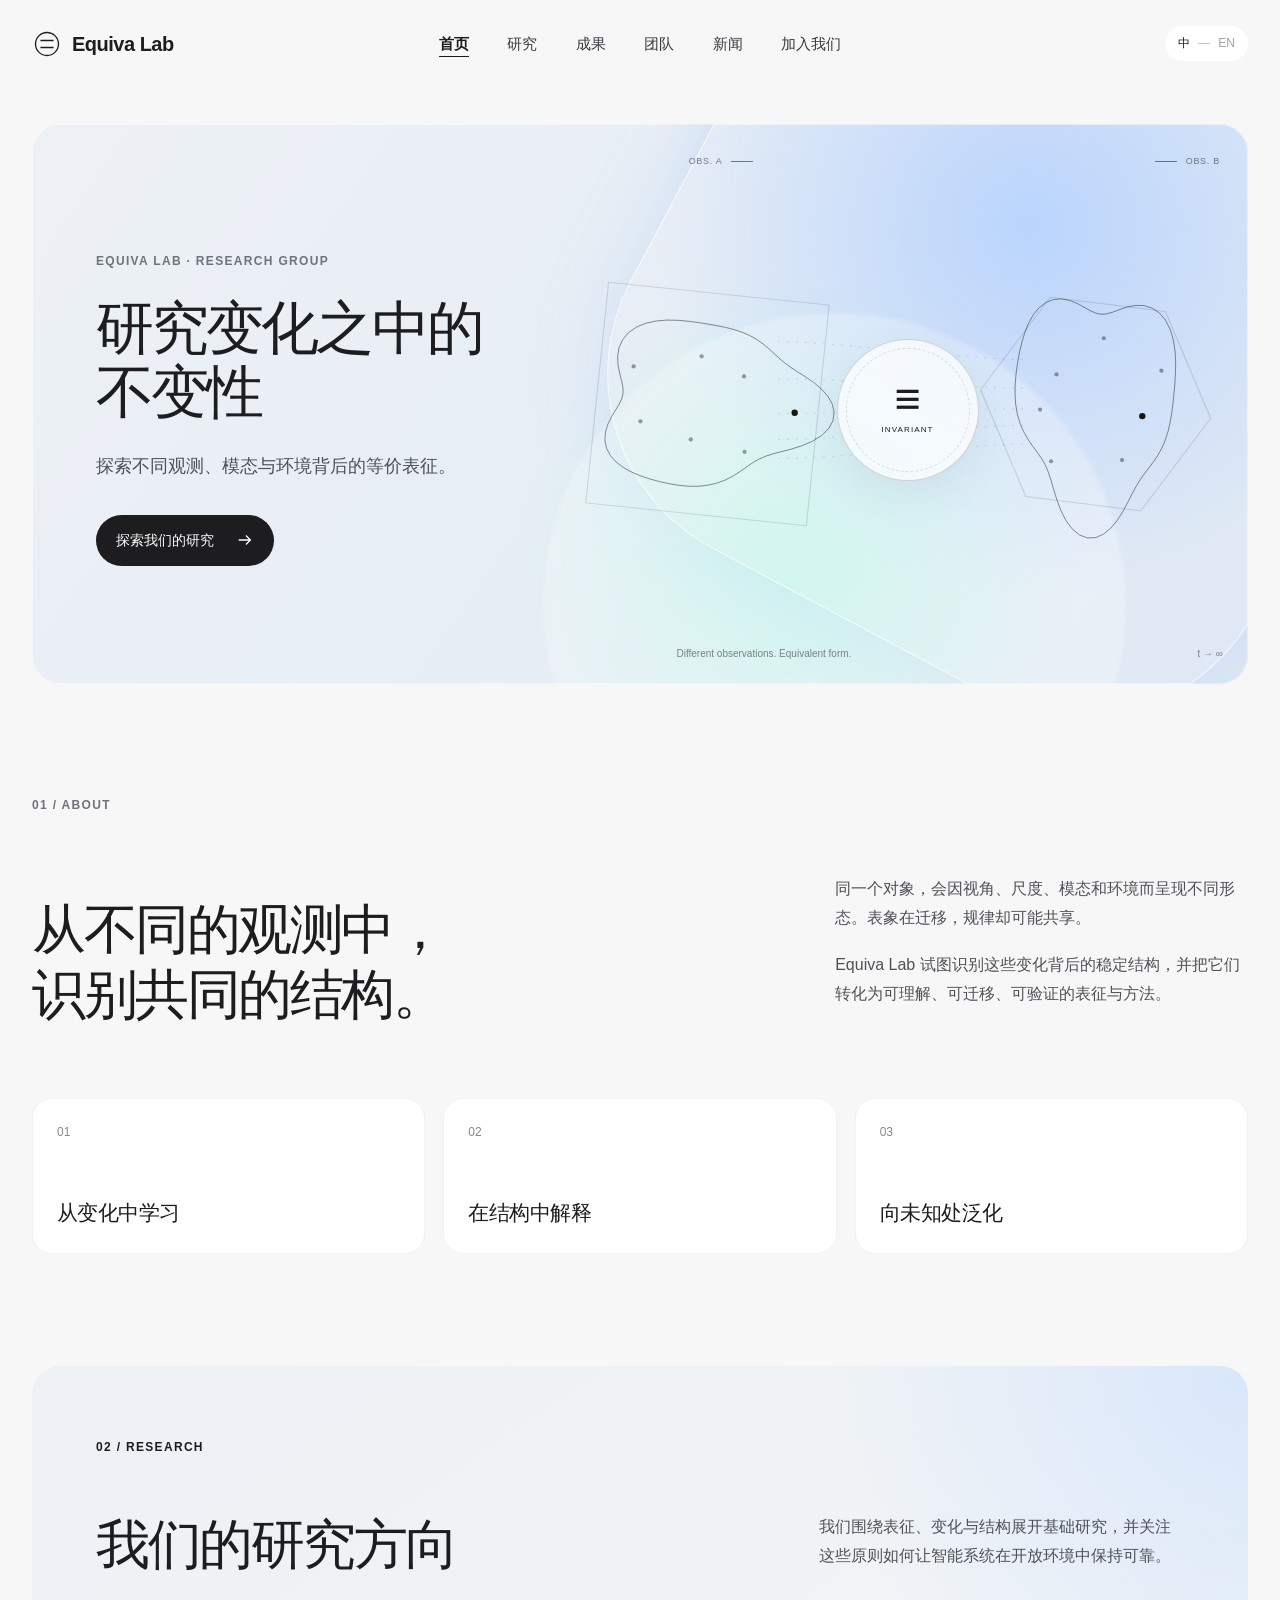
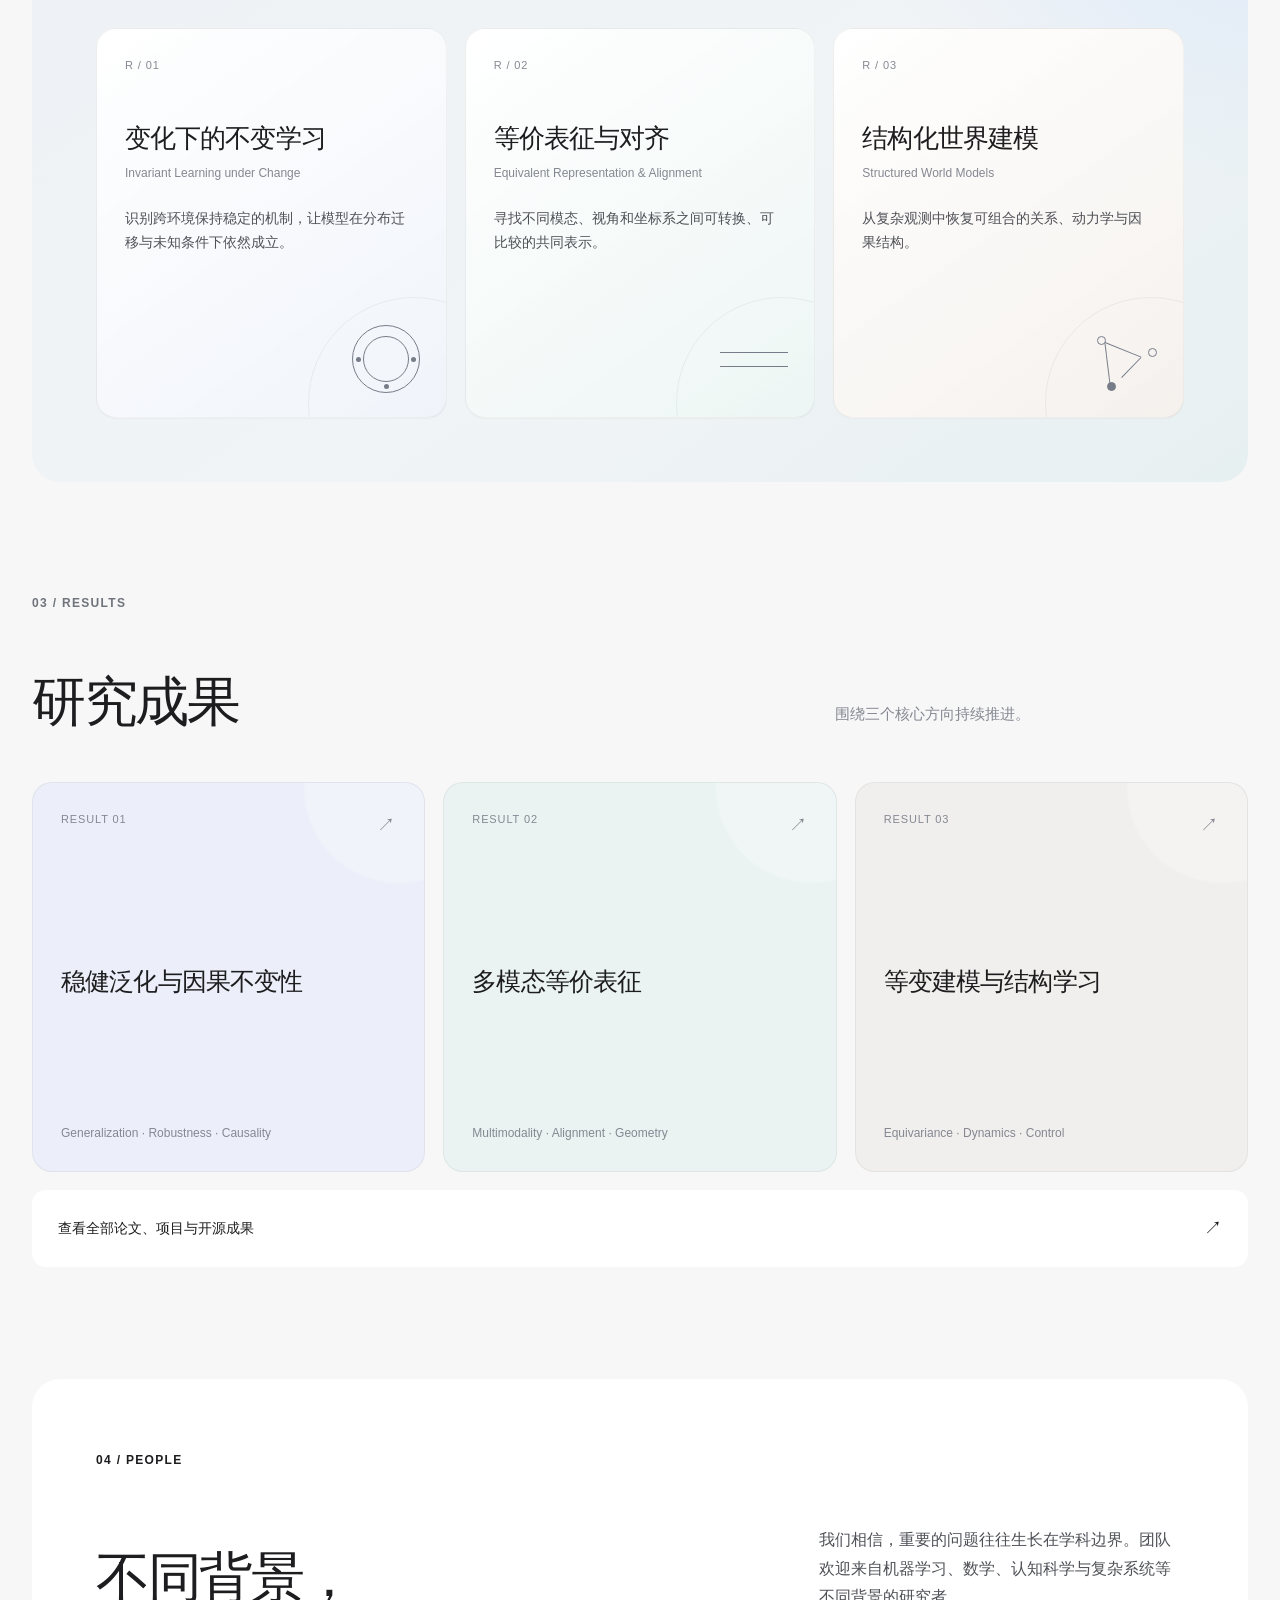
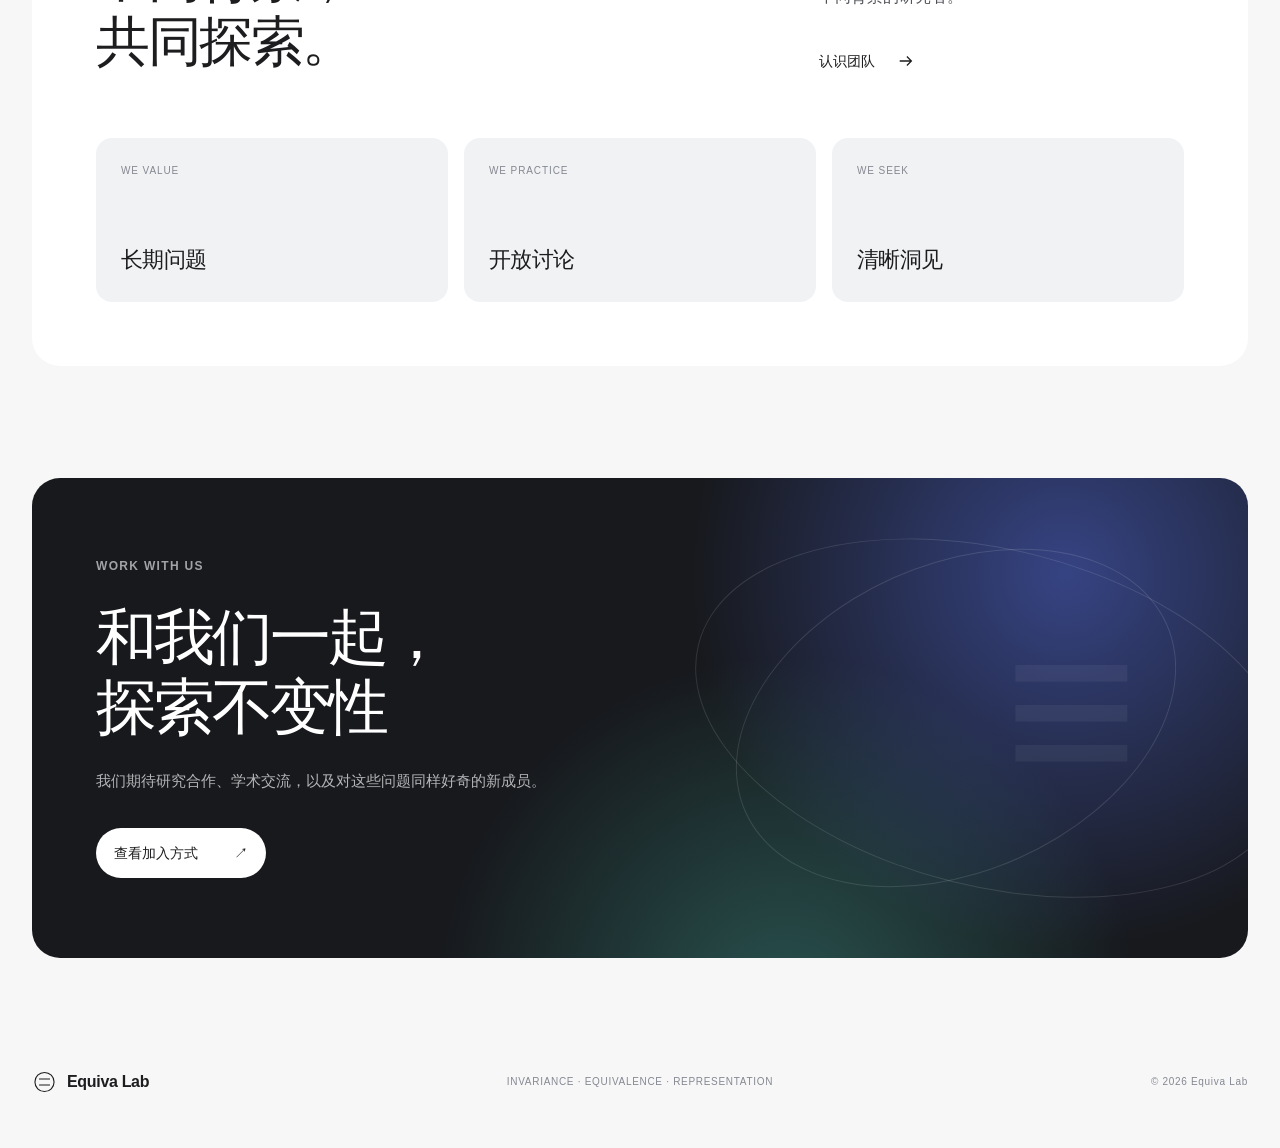
==== commit 6c358b98: "Add results team news and join pages" ====
--- a/index.html
+++ b/index.html
@@ -13,11 +13,11 @@
     <link rel="stylesheet" href="styles.css" />
     <noscript><style>.reveal{opacity:1!important;transform:none!important}</style></noscript>
   </head>
-  <body>
+  <body data-page="home">
     <a class="skip-link" href="#main">跳至主要内容</a>
 
     <header class="site-header" data-header>
-      <a class="brand" href="#top" aria-label="Equiva Lab 首页">
+      <a class="brand" href="index.html" aria-label="Equiva Lab 首页">
         <svg class="brand-mark" viewBox="0 0 32 32" aria-hidden="true">
           <circle cx="16" cy="16" r="12.25"></circle>
           <path d="M9 12.25h14M9 19.75h14"></path>
@@ -30,11 +30,12 @@
       </button>
 
       <nav class="site-nav" aria-label="主导航" data-nav>
-        <a href="#about" data-i18n="nav.about">关于</a>
-        <a href="#research" data-i18n="nav.research">研究</a>
-        <a href="#ideas" data-i18n="nav.ideas">议题</a>
-        <a href="#people" data-i18n="nav.people">团队</a>
-        <a href="#contact" data-i18n="nav.join">加入我们</a>
+        <a href="index.html" data-page-link="home" data-i18n="nav.home">首页</a>
+        <a href="#research" data-page-link="research" data-i18n="nav.research">研究</a>
+        <a href="results.html" data-page-link="results" data-i18n="nav.results">成果</a>
+        <a href="team.html" data-page-link="team" data-i18n="nav.people">团队</a>
+        <a href="news.html" data-page-link="news" data-i18n="nav.news">新闻</a>
+        <a href="join.html" data-page-link="join" data-i18n="nav.join">加入我们</a>
       </nav>
 
       <button class="language-toggle" type="button" aria-label="Switch to English" data-language-toggle>
@@ -145,32 +146,32 @@
       </section>
 
       <section class="ideas section-pad" id="ideas">
-        <div class="section-index reveal">03 / <span data-i18n="section.ideas">QUESTIONS</span></div>
+        <div class="section-index reveal">03 / <span data-i18n="section.ideas">RESULTS</span></div>
         <div class="ideas-header">
-          <h2 class="display-heading reveal" data-i18n-html="ideas.title">问题驱动<span>研究</span></h2>
-          <p class="reveal" data-i18n="ideas.intro">当前持续追问的三个方向。</p>
+          <h2 class="display-heading reveal" data-i18n-html="ideas.title">研究<span>成果</span></h2>
+          <p class="reveal" data-i18n="ideas.intro">围绕三个核心方向持续推进。</p>
         </div>
 
         <div class="question-grid">
           <article class="question-card reveal">
-            <div class="card-top"><span>QUESTION 01</span><span class="card-mark">↗</span></div>
-            <h3 data-i18n="ideas.q1">当训练环境消失，模型凭什么继续相信自己的判断？</h3>
+            <div class="card-top"><span>RESULT 01</span><span class="card-mark">↗</span></div>
+            <h3 data-i18n="ideas.q1">稳健泛化与因果不变性</h3>
             <p data-i18n="ideas.q1meta">Generalization · Robustness · Causality</p>
           </article>
           <article class="question-card reveal">
-            <div class="card-top"><span>QUESTION 02</span><span class="card-mark">↗</span></div>
-            <h3 data-i18n="ideas.q2">语言、图像与行动，是否共享同一种潜在结构？</h3>
+            <div class="card-top"><span>RESULT 02</span><span class="card-mark">↗</span></div>
+            <h3 data-i18n="ideas.q2">多模态等价表征</h3>
             <p data-i18n="ideas.q2meta">Multimodality · Alignment · Geometry</p>
           </article>
           <article class="question-card reveal">
-            <div class="card-top"><span>QUESTION 03</span><span class="card-mark">↗</span></div>
-            <h3 data-i18n="ideas.q3">我们能否让智能系统知道，什么应该变，什么不应该？</h3>
+            <div class="card-top"><span>RESULT 03</span><span class="card-mark">↗</span></div>
+            <h3 data-i18n="ideas.q3">等变建模与结构学习</h3>
             <p data-i18n="ideas.q3meta">Equivariance · Dynamics · Control</p>
           </article>
         </div>
 
-        <a class="publication-link reveal" href="#contact">
-          <span data-i18n="ideas.papers">论文与开源成果将持续更新</span>
+        <a class="publication-link reveal" href="results.html">
+          <span data-i18n="ideas.papers">查看全部论文、项目与开源成果</span>
           <span class="publication-arrow">↗</span>
         </a>
       </section>
@@ -183,8 +184,8 @@
           </div>
           <div class="people-copy reveal">
             <p data-i18n="people.body">我们相信，重要的问题往往生长在学科边界。团队欢迎来自机器学习、数学、认知科学与复杂系统等不同背景的研究者。</p>
-            <a class="text-link light-link" href="#contact">
-              <span data-i18n="people.cta">认识团队 / 加入我们</span>
+            <a class="text-link light-link" href="team.html">
+              <span data-i18n="people.cta">认识团队</span>
               <svg viewBox="0 0 20 20" aria-hidden="true"><path d="M3 10h13M11 5l5 5-5 5" /></svg>
             </a>
           </div>
@@ -203,8 +204,8 @@
         <p class="eyebrow reveal" data-i18n="contact.eyebrow">WORK WITH US</p>
         <h2 class="reveal" data-i18n-html="contact.title">和我们一起，<br /><span>探索不变性</span></h2>
         <p class="contact-note reveal" data-i18n="contact.note">我们期待研究合作、学术交流，以及对这些问题同样好奇的新成员。</p>
-        <a class="contact-button reveal" href="mailto:hello@equiva-lab.org">
-          <span data-i18n="contact.cta">与我们联系</span>
+        <a class="contact-button reveal" href="join.html">
+          <span data-i18n="contact.cta">查看加入方式</span>
           <span>↗</span>
         </a>
       </section>
--- a/styles.css
+++ b/styles.css
@@ -10,6 +10,8 @@
   --max-width: 1280px;
   --radius-lg: 28px;
   --radius-md: 20px;
+  --card-border: rgba(29, 29, 31, 0.055);
+  --card-shadow: 0 18px 48px rgba(43, 55, 73, 0.08);
   --header-height: 88px;
   --ease: cubic-bezier(0.22, 1, 0.36, 1);
 }
@@ -32,6 +34,7 @@
   font-size: 16px;
   font-weight: 400;
   line-height: 1.6;
+  font-feature-settings: "kern" 1;
   -webkit-font-smoothing: antialiased;
 }
 
@@ -154,6 +157,16 @@
   transform-origin: left;
 }
 
+.site-nav a.is-active {
+  color: var(--ink);
+  font-weight: 600;
+}
+
+.site-nav a.is-active::after {
+  transform: scaleX(1);
+  transform-origin: left;
+}
+
 .language-toggle {
   justify-self: end;
   display: flex;
@@ -213,9 +226,10 @@
   overflow: hidden;
   border-radius: var(--radius-lg);
   background:
-    radial-gradient(circle at 82% 18%, rgba(172, 205, 255, 0.76), transparent 34%),
-    radial-gradient(circle at 63% 78%, rgba(177, 246, 228, 0.75), transparent 32%),
+    radial-gradient(circle at var(--mx, 82%) var(--my, 18%), rgba(172, 205, 255, 0.76), transparent 34%),
+    radial-gradient(circle at 63% 78%, rgba(177, 246, 228, 0.72), transparent 32%),
     linear-gradient(125deg, #edf1f5 0%, #e8eef5 44%, #dfe8f4 100%);
+  box-shadow: inset 0 0 0 1px rgba(255, 255, 255, 0.46);
 }
 
 .hero-visual::before {
@@ -258,7 +272,7 @@
   max-width: 610px;
   margin: 24px 0 0;
   font-size: clamp(48px, 4.5vw, 64px);
-  font-weight: 600;
+  font-weight: 500;
   letter-spacing: -0.05em;
   line-height: 1.12;
 }
@@ -421,7 +435,7 @@
   max-width: 820px;
   margin: 0;
   font-size: clamp(40px, 4.2vw, 56px);
-  font-weight: 600;
+  font-weight: 500;
   letter-spacing: -0.045em;
   line-height: 1.2;
 }
@@ -452,8 +466,15 @@
   flex-direction: column;
   justify-content: space-between;
   padding: 24px;
+  border: 1px solid var(--card-border);
   border-radius: var(--radius-md);
   background: var(--surface);
+  transition: transform 0.35s var(--ease), box-shadow 0.35s var(--ease);
+}
+
+.principle-row > div:hover {
+  box-shadow: 0 12px 32px rgba(43, 55, 73, 0.055);
+  transform: translateY(-3px);
 }
 
 .principle-row span {
@@ -506,6 +527,7 @@
   flex-direction: column;
   padding: 28px;
   overflow: hidden;
+  border: 1px solid var(--card-border);
   border-radius: var(--radius-md);
   outline: none;
   background: rgba(255, 255, 255, 0.9);
@@ -513,6 +535,39 @@
   transition: transform 0.38s var(--ease), box-shadow 0.38s var(--ease);
 }
 
+.research-item:nth-child(1) {
+  background: linear-gradient(145deg, rgba(255, 255, 255, 0.98), #f0f4fa);
+}
+
+.research-item:nth-child(2) {
+  background: linear-gradient(145deg, rgba(255, 255, 255, 0.98), #edf6f4);
+}
+
+.research-item:nth-child(3) {
+  background: linear-gradient(145deg, rgba(255, 255, 255, 0.98), #f5f1ed);
+}
+
+.research-item::after {
+  position: absolute;
+  right: -74px;
+  bottom: -92px;
+  width: 210px;
+  aspect-ratio: 1;
+  border: 1px solid rgba(80, 91, 108, 0.08);
+  border-radius: 50%;
+  content: "";
+  transition: transform 0.7s var(--ease);
+}
+
+.research-item:hover::after {
+  transform: scale(1.14);
+}
+
+.research-item > *:not(.research-glyph) {
+  position: relative;
+  z-index: 1;
+}
+
 .research-item:hover,
 .research-item:focus-visible {
   box-shadow: 0 16px 42px rgba(53, 69, 91, 0.09);
@@ -532,7 +587,7 @@
 .research-name h3 {
   margin: 0 0 8px;
   font-size: 26px;
-  font-weight: 600;
+  font-weight: 500;
   letter-spacing: -0.035em;
   line-height: 1.35;
 }
@@ -554,10 +609,11 @@
 
 .research-glyph {
   position: absolute;
+  z-index: 1;
   right: 26px;
   bottom: 24px;
-  width: 62px;
-  height: 62px;
+  width: 68px;
+  height: 68px;
   color: #777d88;
   transition: transform 0.6s var(--ease);
 }
@@ -627,13 +683,38 @@
 }
 
 .question-card {
+  position: relative;
   min-height: 390px;
   display: flex;
   flex-direction: column;
   justify-content: space-between;
   padding: 28px;
+  overflow: hidden;
+  border: 1px solid var(--card-border);
   border-radius: var(--radius-md);
   transition: transform 0.38s var(--ease), box-shadow 0.38s var(--ease);
+}
+
+.question-card::before {
+  position: absolute;
+  top: -90px;
+  right: -70px;
+  width: 190px;
+  aspect-ratio: 1;
+  border-radius: 50%;
+  background: rgba(255, 255, 255, 0.28);
+  content: "";
+  filter: blur(1px);
+  transition: transform 0.6s var(--ease);
+}
+
+.question-card:hover::before {
+  transform: translate(-8px, 8px) scale(1.08);
+}
+
+.question-card > * {
+  position: relative;
+  z-index: 1;
 }
 
 .question-card:nth-child(1) { background: #eceff9; }
@@ -734,8 +815,16 @@
   flex-direction: column;
   justify-content: space-between;
   padding: 24px;
+  border: 1px solid transparent;
   border-radius: 16px;
   background: var(--surface-soft);
+  transition: border-color 0.3s ease, background 0.3s ease, transform 0.35s var(--ease);
+}
+
+.values-strip div:hover {
+  border-color: var(--line);
+  background: #fff;
+  transform: translateY(-3px);
 }
 
 .values-strip span {
@@ -770,6 +859,19 @@
     #17191d;
 }
 
+.contact::after {
+  position: absolute;
+  z-index: 1;
+  top: 50%;
+  right: 9%;
+  color: rgba(255, 255, 255, 0.055);
+  content: "≡";
+  font-size: clamp(140px, 18vw, 260px);
+  font-weight: 300;
+  line-height: 1;
+  transform: translateY(-54%);
+}
+
 .contact > *:not(.contact-orbit) {
   position: relative;
   z-index: 2;
@@ -783,7 +885,7 @@
   max-width: 760px;
   margin: 25px 0 24px;
   font-size: clamp(42px, 4.8vw, 64px);
-  font-weight: 600;
+  font-weight: 500;
   letter-spacing: -0.05em;
   line-height: 1.15;
 }
@@ -887,6 +989,13 @@
 .reveal.is-visible {
   opacity: 1;
   transform: translateY(0);
+}
+
+a:focus-visible,
+button:focus-visible,
+[tabindex="0"]:focus-visible {
+  outline: 2px solid var(--blue);
+  outline-offset: 4px;
 }
 
 .research-item.reveal:nth-child(2),
@@ -1243,3 +1352,468 @@
   }
   .reveal { opacity: 1; transform: none; }
 }
+
+/* Secondary pages */
+.subpage {
+  padding-top: calc(var(--header-height) + 36px);
+}
+
+.page-shell {
+  width: min(calc(100% - 64px), var(--max-width));
+  margin-right: auto;
+  margin-left: auto;
+}
+
+.page-hero {
+  position: relative;
+  min-height: 520px;
+  display: grid;
+  grid-template-columns: 0.9fr 1.1fr;
+  align-items: center;
+  overflow: hidden;
+  border-radius: var(--radius-lg);
+  background: #edf1f5;
+}
+
+.page-hero-copy {
+  position: relative;
+  z-index: 3;
+  max-width: 610px;
+  padding: 64px;
+}
+
+.page-kicker {
+  margin: 0;
+  color: #737780;
+  font-size: 11px;
+  font-weight: 600;
+  letter-spacing: 0.11em;
+}
+
+.page-hero h1 {
+  margin: 24px 0 22px;
+  font-size: clamp(50px, 5.2vw, 72px);
+  font-weight: 500;
+  letter-spacing: -0.055em;
+  line-height: 1.12;
+}
+
+.page-hero h1.split-title span {
+  display: block;
+}
+
+.page-hero-copy > p:last-of-type {
+  max-width: 510px;
+  margin-bottom: 0;
+  color: var(--text);
+  font-size: 18px;
+  line-height: 1.75;
+}
+
+.page-hero-art {
+  position: relative;
+  align-self: stretch;
+  min-height: 420px;
+}
+
+.page-hero-art > span {
+  position: absolute;
+  right: 28px;
+  bottom: 25px;
+  color: rgba(29, 29, 31, 0.5);
+  font-size: 9px;
+  letter-spacing: 0.1em;
+}
+
+.results-hero {
+  background:
+    radial-gradient(circle at 82% 32%, rgba(170, 204, 255, 0.7), transparent 33%),
+    radial-gradient(circle at 60% 92%, rgba(166, 238, 222, 0.68), transparent 30%),
+    #eaf0f5;
+}
+
+.results-art i {
+  position: absolute;
+  top: 50%;
+  left: 50%;
+  aspect-ratio: 1;
+  border: 1px solid rgba(29, 29, 31, 0.17);
+  border-radius: 50%;
+  transform: translate(-50%, -50%);
+}
+
+.results-art i:nth-child(1) { width: 320px; }
+.results-art i:nth-child(2) { width: 220px; border-style: dashed; }
+.results-art i:nth-child(3) { width: 112px; background: rgba(255, 255, 255, 0.6); box-shadow: 0 16px 46px rgba(46, 70, 98, 0.08); }
+.results-art strong { position: absolute; top: 50%; left: 50%; font-size: 56px; font-weight: 300; transform: translate(-50%, -54%); }
+
+.team-hero {
+  background:
+    radial-gradient(circle at 75% 30%, rgba(205, 215, 255, 0.76), transparent 36%),
+    radial-gradient(circle at 62% 88%, rgba(211, 238, 229, 0.7), transparent 30%),
+    #eeeff4;
+}
+
+.team-art::before,
+.team-art::after {
+  position: absolute;
+  top: 50%;
+  left: 50%;
+  width: 360px;
+  aspect-ratio: 1.7;
+  border: 1px solid rgba(29, 29, 31, 0.12);
+  border-radius: 50%;
+  content: "";
+  transform: translate(-50%, -50%) rotate(18deg);
+}
+
+.team-art::after { width: 290px; transform: translate(-50%, -50%) rotate(-28deg); }
+.team-art i { position: absolute; z-index: 2; width: 16px; height: 16px; border: 1px solid rgba(29, 29, 31, 0.44); border-radius: 50%; background: rgba(255, 255, 255, 0.56); }
+.team-art i:nth-child(1) { top: 27%; left: 36%; }
+.team-art i:nth-child(2) { top: 38%; right: 24%; }
+.team-art i:nth-child(3) { bottom: 29%; left: 29%; }
+.team-art i:nth-child(4) { right: 35%; bottom: 22%; background: var(--ink); }
+
+.news-hero {
+  background:
+    radial-gradient(circle at 83% 22%, rgba(178, 209, 255, 0.76), transparent 34%),
+    radial-gradient(circle at 61% 88%, rgba(193, 237, 225, 0.66), transparent 30%),
+    #edf2f5;
+}
+
+.news-art i {
+  position: absolute;
+  top: 50%;
+  left: 50%;
+  aspect-ratio: 1;
+  border: 1px solid rgba(29, 29, 31, 0.14);
+  border-radius: 50%;
+  transform: translate(-50%, -50%);
+}
+
+.news-art i:nth-child(1) { width: 110px; background: rgba(255, 255, 255, 0.55); }
+.news-art i:nth-child(2) { width: 230px; }
+.news-art i:nth-child(3) { width: 350px; border-style: dashed; }
+.news-art b { position: absolute; top: 50%; left: 50%; width: 12px; aspect-ratio: 1; border-radius: 50%; background: var(--ink); transform: translate(-50%, -50%); box-shadow: 0 0 0 15px rgba(29, 29, 31, 0.05); }
+
+.join-hero {
+  color: #fff;
+  background:
+    radial-gradient(circle at 84% 18%, rgba(79, 105, 236, 0.58), transparent 35%),
+    radial-gradient(circle at 62% 110%, rgba(66, 193, 169, 0.35), transparent 40%),
+    #181a1f;
+}
+
+.join-hero .page-kicker,
+.join-hero .page-hero-copy > p:last-of-type {
+  color: rgba(255, 255, 255, 0.68);
+}
+
+.join-art i {
+  position: absolute;
+  top: 50%;
+  left: 50%;
+  width: 380px;
+  aspect-ratio: 1.8;
+  border: 1px solid rgba(255, 255, 255, 0.12);
+  border-radius: 50%;
+  transform: translate(-50%, -50%) rotate(18deg);
+}
+
+.join-art i:nth-child(2) { width: 300px; transform: translate(-50%, -50%) rotate(-27deg); }
+.join-art strong { position: absolute; top: 50%; left: 50%; color: rgba(255, 255, 255, 0.11); font-size: 160px; font-weight: 300; line-height: 1; transform: translate(-50%, -55%); }
+.join-art > span { color: rgba(255, 255, 255, 0.48); }
+
+.page-primary-button {
+  min-width: 156px;
+  display: inline-flex;
+  align-items: center;
+  justify-content: space-between;
+  gap: 28px;
+  margin-top: 32px;
+  padding: 13px 18px;
+  border-radius: 999px;
+  color: var(--ink);
+  background: #fff;
+  font-size: 14px;
+  font-weight: 500;
+  transition: transform 0.3s var(--ease);
+}
+
+.page-primary-button:hover { transform: translateY(-3px); }
+
+.page-section {
+  padding: 118px 0 30px;
+}
+
+.page-section.compact-top {
+  padding-top: 82px;
+  padding-bottom: 110px;
+}
+
+.page-section-heading {
+  display: grid;
+  grid-template-columns: 1.2fr 0.7fr;
+  gap: 90px;
+  align-items: end;
+  margin-bottom: 50px;
+}
+
+.page-section h2,
+.section-title-row h2 {
+  margin: 18px 0 0;
+  font-size: clamp(38px, 4.1vw, 54px);
+  font-weight: 500;
+  letter-spacing: -0.045em;
+  line-height: 1.2;
+}
+
+.page-section-heading > p {
+  max-width: 500px;
+  margin: 0 0 6px;
+  color: var(--text);
+  font-size: 15px;
+  line-height: 1.8;
+}
+
+.section-title-row {
+  display: flex;
+  justify-content: space-between;
+  align-items: flex-end;
+  margin-bottom: 44px;
+}
+
+.update-panel {
+  min-height: 230px;
+  display: grid;
+  grid-template-columns: 92px 1fr auto;
+  gap: 30px;
+  align-items: center;
+  padding: 34px;
+  border: 1px solid var(--card-border);
+  border-radius: var(--radius-lg);
+  background:
+    radial-gradient(circle at 90% 20%, rgba(182, 211, 255, 0.48), transparent 28%),
+    linear-gradient(135deg, #fff, #eef4f5);
+}
+
+.update-symbol {
+  width: 72px;
+  aspect-ratio: 1;
+  display: grid;
+  place-items: center;
+  border-radius: 50%;
+  background: var(--ink);
+  color: #fff;
+  font-size: 24px;
+}
+
+.update-panel span,
+.member-update > div:last-child > span,
+.email-panel > span {
+  color: var(--muted);
+  font-size: 10px;
+  letter-spacing: 0.09em;
+}
+
+.update-panel h3,
+.member-update h3 {
+  max-width: 650px;
+  margin: 12px 0 0;
+  font-size: 26px;
+  font-weight: 500;
+  letter-spacing: -0.03em;
+  line-height: 1.4;
+}
+
+.update-panel > a {
+  padding: 11px 16px;
+  border: 1px solid var(--ink);
+  border-radius: 999px;
+  font-size: 13px;
+}
+
+.feature-grid {
+  display: grid;
+  grid-template-columns: repeat(3, 1fr);
+  gap: 18px;
+}
+
+.feature-card {
+  min-height: 310px;
+  display: flex;
+  flex-direction: column;
+  justify-content: flex-end;
+  padding: 28px;
+  border: 1px solid var(--card-border);
+  border-radius: var(--radius-md);
+  background: #fff;
+  transition: transform 0.35s var(--ease), box-shadow 0.35s var(--ease);
+}
+
+.feature-card:hover { box-shadow: var(--card-shadow); transform: translateY(-4px); }
+.feature-card > span { margin-bottom: auto; color: var(--muted); font-size: 10px; letter-spacing: 0.08em; }
+.feature-card h3 { margin: 28px 0 10px; font-size: 24px; font-weight: 500; letter-spacing: -0.03em; }
+.feature-card p { margin: 0; color: var(--text); font-size: 14px; line-height: 1.75; }
+.result-types .feature-card:nth-child(1) { background: linear-gradient(145deg, #fff, #eef2fa); }
+.result-types .feature-card:nth-child(2) { background: linear-gradient(145deg, #fff, #edf6f3); }
+.result-types .feature-card:nth-child(3) { background: linear-gradient(145deg, #fff, #f4f0eb); }
+
+.member-update {
+  min-height: 280px;
+  display: grid;
+  grid-template-columns: 220px 1fr;
+  gap: 44px;
+  align-items: center;
+  padding: 30px;
+  border-radius: var(--radius-lg);
+  background: #fff;
+}
+
+.member-placeholder {
+  height: 220px;
+  display: grid;
+  place-items: center;
+  overflow: hidden;
+  border-radius: 20px;
+  background:
+    radial-gradient(circle at 70% 30%, rgba(181, 210, 255, 0.75), transparent 38%),
+    radial-gradient(circle at 30% 85%, rgba(180, 234, 222, 0.72), transparent 34%),
+    #edf1f5;
+}
+
+.member-placeholder span { font-size: 74px; font-weight: 300; }
+.member-update p { margin: 12px 0 0; color: var(--text); font-size: 14px; }
+.culture-grid .feature-card { min-height: 290px; background: var(--surface-soft); }
+
+.inline-cta {
+  display: flex;
+  justify-content: space-between;
+  align-items: center;
+  margin-top: 18px;
+  padding: 22px 25px;
+  border-radius: 14px;
+  background: #fff;
+  font-size: 14px;
+  font-weight: 500;
+}
+
+.inline-cta b { font-size: 18px; font-weight: 400; transition: transform 0.3s var(--ease); }
+.inline-cta:hover b { transform: translateX(4px); }
+
+.news-list {
+  border-top: 1px solid var(--line);
+}
+
+.news-item {
+  min-height: 210px;
+  display: grid;
+  grid-template-columns: 0.55fr 1.4fr 40px;
+  gap: 44px;
+  align-items: center;
+  padding: 30px 8px;
+  border-bottom: 1px solid var(--line);
+  transition: padding 0.35s var(--ease), background 0.35s ease;
+}
+
+.news-item:hover { padding-right: 22px; padding-left: 22px; background: #fff; }
+.news-meta { display: flex; flex-direction: column; gap: 12px; color: var(--muted); font-size: 11px; letter-spacing: 0.07em; }
+.news-copy h3 { margin: 0 0 13px; font-size: 27px; font-weight: 500; letter-spacing: -0.035em; }
+.news-copy p { max-width: 720px; margin: 0; color: var(--text); font-size: 14px; line-height: 1.75; }
+.news-arrow { justify-self: end; font-size: 20px; }
+.news-empty { margin-top: 18px; padding: 28px; border-radius: 16px; color: var(--muted); background: #fff; }
+.news-empty span { font-size: 9px; letter-spacing: 0.1em; }
+.news-empty p { margin: 10px 0 0; font-size: 14px; }
+
+.opportunity-grid .feature-card:nth-child(1) { background: #edf0fa; }
+.opportunity-grid .feature-card:nth-child(2) { background: #ebf4f2; }
+.opportunity-grid .feature-card:nth-child(3) { background: #f2f0ed; }
+
+.process-list {
+  border-top: 1px solid var(--line);
+}
+
+.process-item {
+  display: grid;
+  grid-template-columns: 0.25fr 0.8fr 1.25fr;
+  gap: 38px;
+  align-items: center;
+  padding: 32px 0;
+  border-bottom: 1px solid var(--line);
+}
+
+.process-item > span { color: var(--muted); font-size: 12px; }
+.process-item h3 { margin: 0; font-size: 22px; font-weight: 500; letter-spacing: -0.025em; }
+.process-item p { max-width: 620px; margin: 0; color: var(--text); font-size: 14px; line-height: 1.75; }
+
+.email-panel {
+  display: grid;
+  grid-template-columns: 0.25fr 1.35fr 0.65fr;
+  gap: 38px;
+  align-items: center;
+  margin-top: 42px;
+  padding: 34px;
+  border-radius: var(--radius-md);
+  color: #fff;
+  background: var(--ink);
+}
+
+.email-panel > span { color: rgba(255, 255, 255, 0.5); }
+.email-panel a { font-size: clamp(22px, 2.8vw, 34px); font-weight: 500; letter-spacing: -0.035em; }
+.email-panel a b { font-weight: 400; }
+.email-panel p { margin: 0; color: rgba(255, 255, 255, 0.58); font-size: 12px; line-height: 1.65; }
+
+.subpage-footer {
+  margin-top: 40px;
+  border-top: 1px solid var(--line);
+}
+
+@media (max-width: 1024px) {
+  .page-shell { width: min(calc(100% - 48px), var(--max-width)); }
+  .page-hero { grid-template-columns: 1fr 0.85fr; }
+  .page-hero-copy { padding: 46px; }
+  .page-hero h1 { font-size: 54px; }
+  .page-section-heading { grid-template-columns: 1fr; gap: 24px; }
+  .feature-grid { grid-template-columns: 1fr; }
+  .feature-card { min-height: 250px; }
+  .update-panel { grid-template-columns: 76px 1fr; }
+  .update-panel > a { grid-column: 2; justify-self: start; }
+  .news-item { grid-template-columns: 0.45fr 1.4fr 30px; gap: 25px; }
+  .email-panel { grid-template-columns: 1fr; gap: 18px; }
+}
+
+@media (max-width: 700px) {
+  .subpage { padding-top: calc(var(--header-height) + 22px); }
+  .page-shell { width: calc(100% - 32px); }
+  .page-hero { min-height: 690px; grid-template-columns: 1fr; align-content: start; border-radius: 22px; }
+  .page-hero-copy { padding: 46px 24px 0; }
+  .page-hero h1 { margin-top: 19px; font-size: 42px; }
+  .page-hero-copy > p:last-of-type { font-size: 15px; }
+  .page-hero-art { min-height: 300px; }
+  .results-art i:nth-child(1), .news-art i:nth-child(3) { width: 280px; }
+  .team-art::before { width: 290px; }
+  .team-art::after { width: 230px; }
+  .join-art i { width: 300px; }
+  .join-art i:nth-child(2) { width: 240px; }
+  .join-art strong { font-size: 120px; }
+  .page-section { padding-top: 84px; }
+  .page-section.compact-top { padding-top: 64px; padding-bottom: 82px; }
+  .page-section h2, .section-title-row h2 { font-size: 37px; }
+  .page-section-heading { margin-bottom: 34px; }
+  .update-panel { min-height: 300px; grid-template-columns: 1fr; gap: 22px; padding: 24px; }
+  .update-panel > a { grid-column: 1; }
+  .update-symbol { width: 58px; }
+  .update-panel h3, .member-update h3 { font-size: 23px; }
+  .feature-grid { gap: 12px; }
+  .feature-card { min-height: 270px; padding: 24px; }
+  .member-update { min-height: 400px; grid-template-columns: 1fr; gap: 28px; padding: 20px; }
+  .member-placeholder { height: 190px; }
+  .news-item { grid-template-columns: 1fr 26px; gap: 20px; padding: 26px 4px; }
+  .news-meta { grid-column: 1 / -1; }
+  .news-copy h3 { font-size: 23px; }
+  .process-item { grid-template-columns: 40px 1fr; gap: 14px; padding: 28px 0; }
+  .process-item p { grid-column: 2; }
+  .email-panel { padding: 26px 22px; }
+  .email-panel a { font-size: 22px; overflow-wrap: anywhere; }
+  .subpage-footer { margin-top: 20px; }
+}
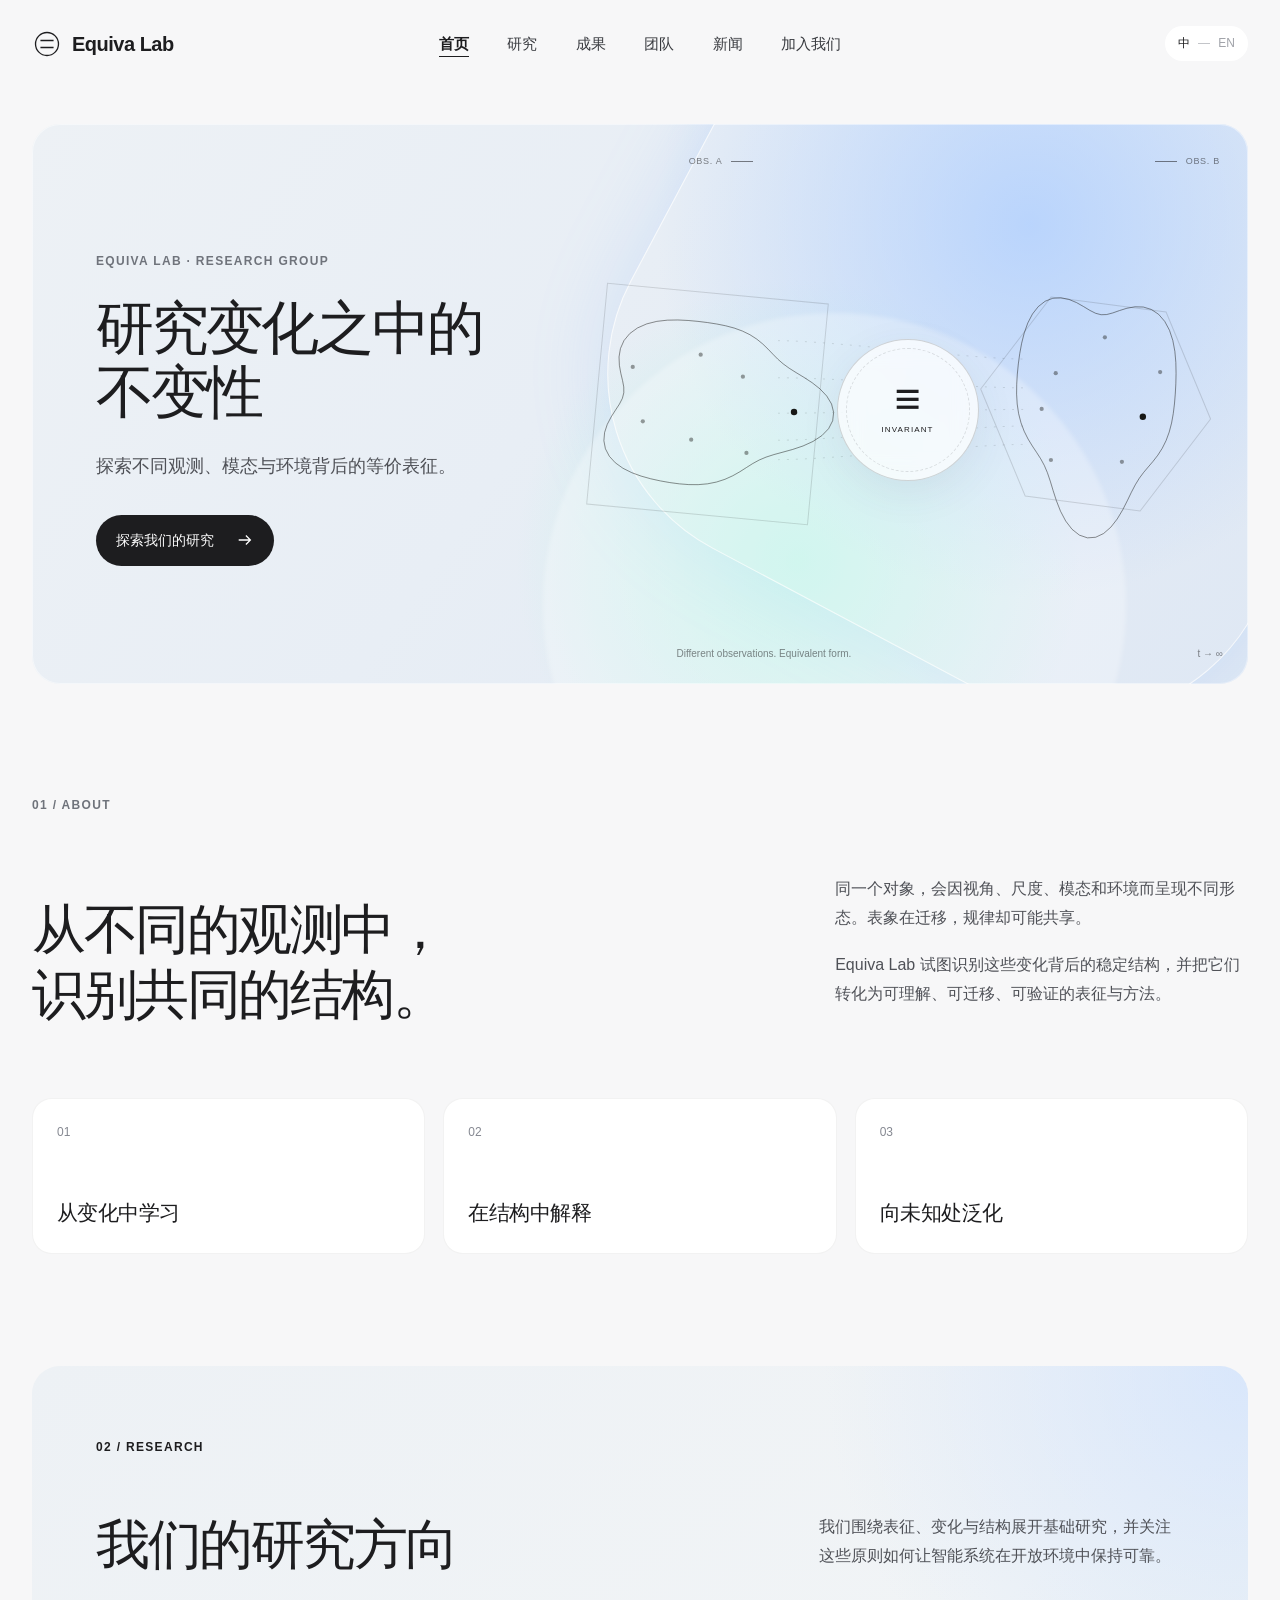
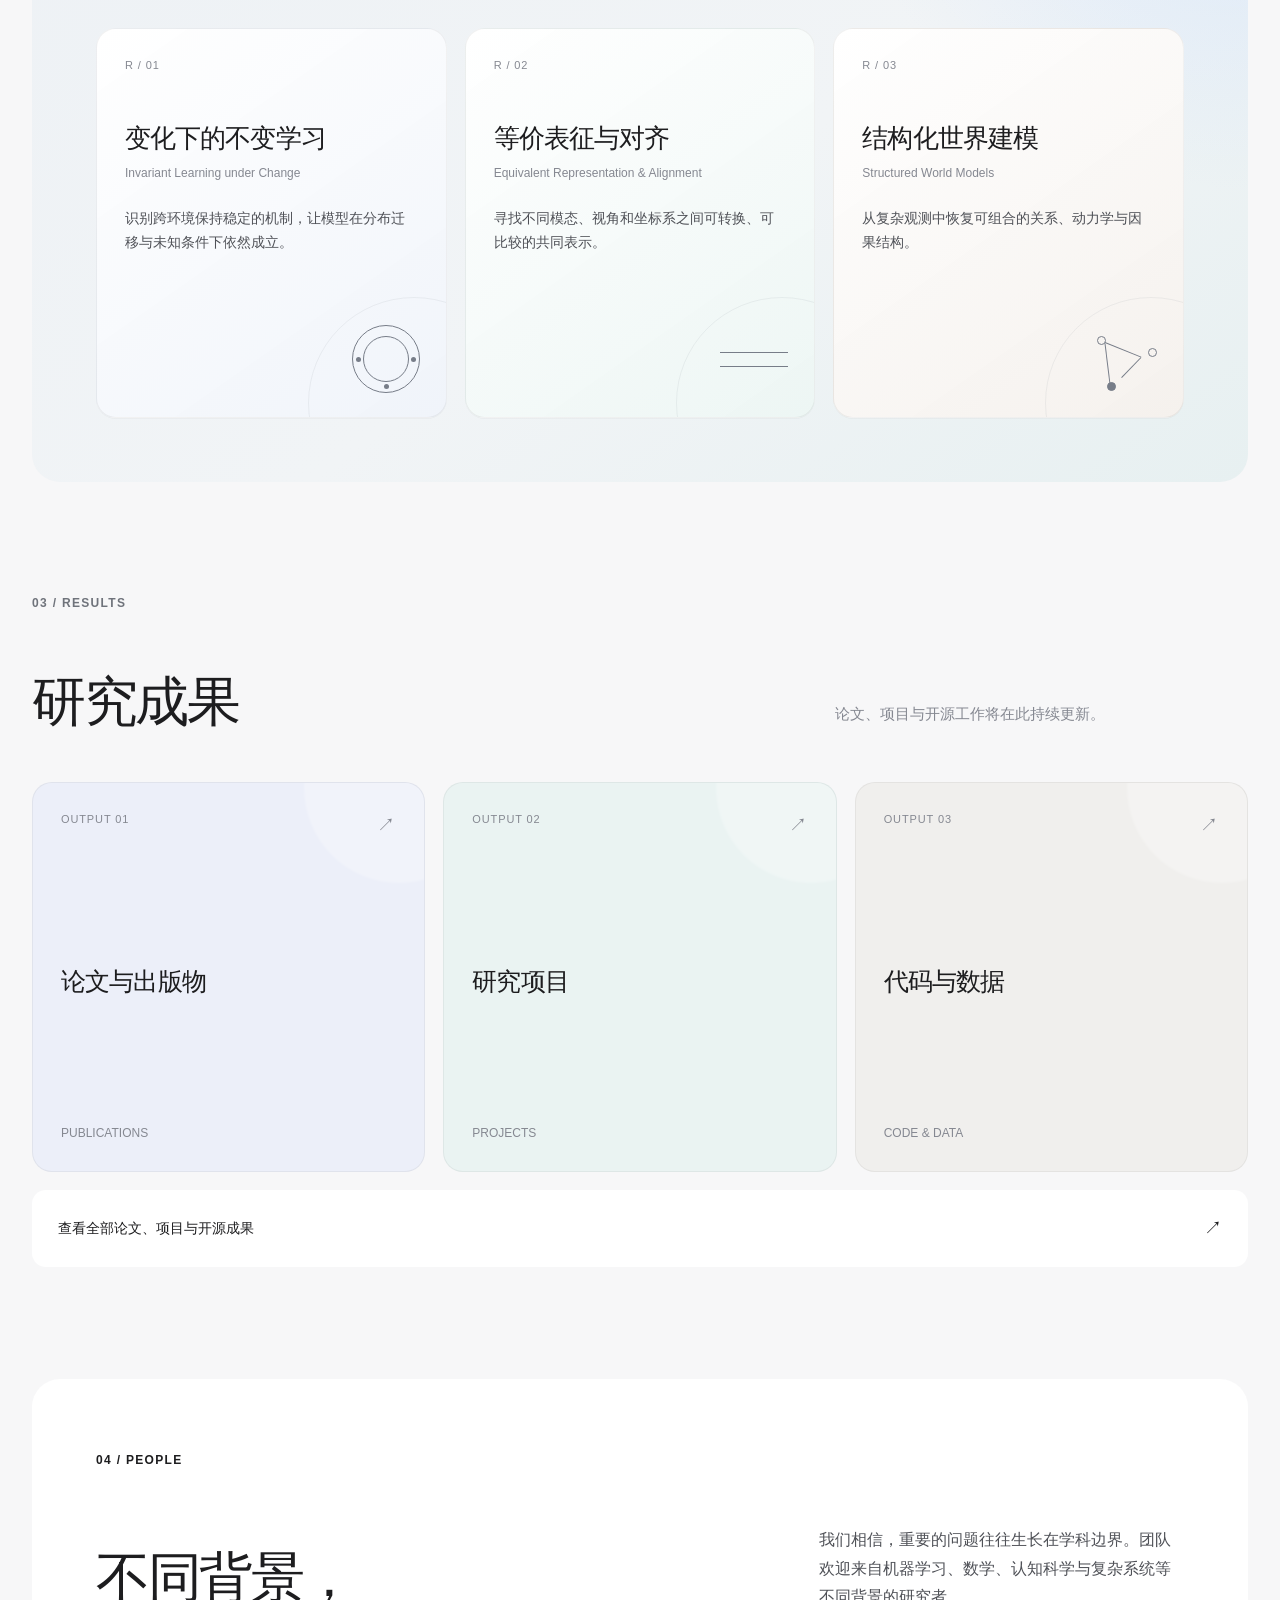
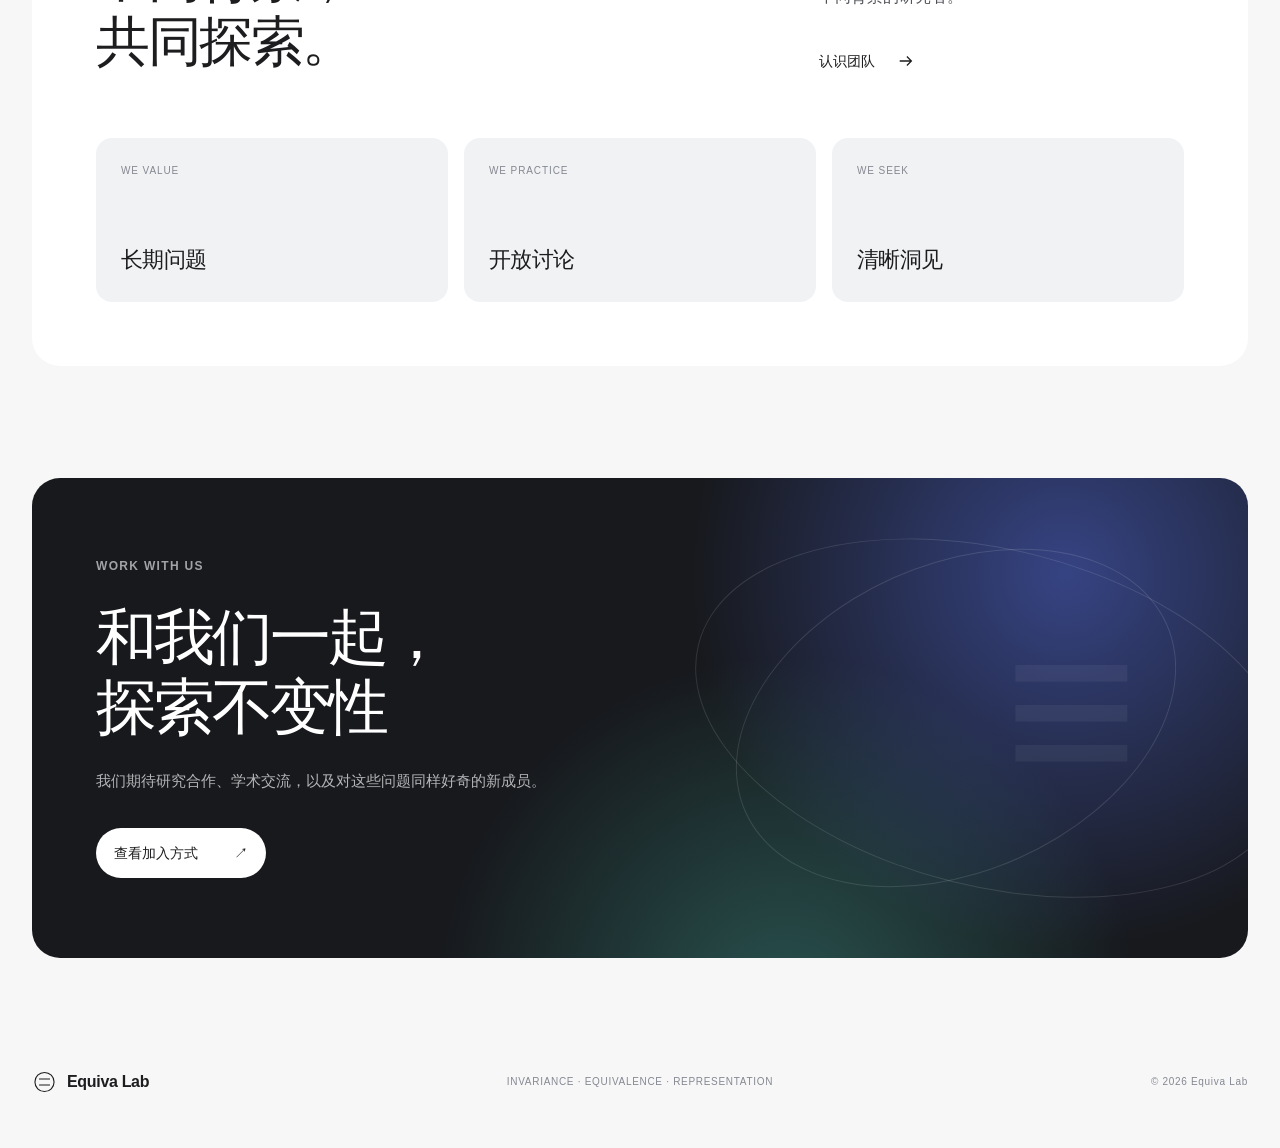
==== commit 933f740e: "Organize results by output type" ====
--- a/index.html
+++ b/index.html
@@ -149,24 +149,24 @@
         <div class="section-index reveal">03 / <span data-i18n="section.ideas">RESULTS</span></div>
         <div class="ideas-header">
           <h2 class="display-heading reveal" data-i18n-html="ideas.title">研究<span>成果</span></h2>
-          <p class="reveal" data-i18n="ideas.intro">围绕三个核心方向持续推进。</p>
+          <p class="reveal" data-i18n="ideas.intro">论文、项目与开源工作将在此持续更新。</p>
         </div>
 
         <div class="question-grid">
           <article class="question-card reveal">
-            <div class="card-top"><span>RESULT 01</span><span class="card-mark">↗</span></div>
-            <h3 data-i18n="ideas.q1">稳健泛化与因果不变性</h3>
-            <p data-i18n="ideas.q1meta">Generalization · Robustness · Causality</p>
+            <div class="card-top"><span>OUTPUT 01</span><span class="card-mark">↗</span></div>
+            <h3 data-i18n="ideas.q1">论文与出版物</h3>
+            <p data-i18n="ideas.q1meta">PUBLICATIONS</p>
           </article>
           <article class="question-card reveal">
-            <div class="card-top"><span>RESULT 02</span><span class="card-mark">↗</span></div>
-            <h3 data-i18n="ideas.q2">多模态等价表征</h3>
-            <p data-i18n="ideas.q2meta">Multimodality · Alignment · Geometry</p>
+            <div class="card-top"><span>OUTPUT 02</span><span class="card-mark">↗</span></div>
+            <h3 data-i18n="ideas.q2">研究项目</h3>
+            <p data-i18n="ideas.q2meta">PROJECTS</p>
           </article>
           <article class="question-card reveal">
-            <div class="card-top"><span>RESULT 03</span><span class="card-mark">↗</span></div>
-            <h3 data-i18n="ideas.q3">等变建模与结构学习</h3>
-            <p data-i18n="ideas.q3meta">Equivariance · Dynamics · Control</p>
+            <div class="card-top"><span>OUTPUT 03</span><span class="card-mark">↗</span></div>
+            <h3 data-i18n="ideas.q3">代码与数据</h3>
+            <p data-i18n="ideas.q3meta">CODE & DATA</p>
           </article>
         </div>
 
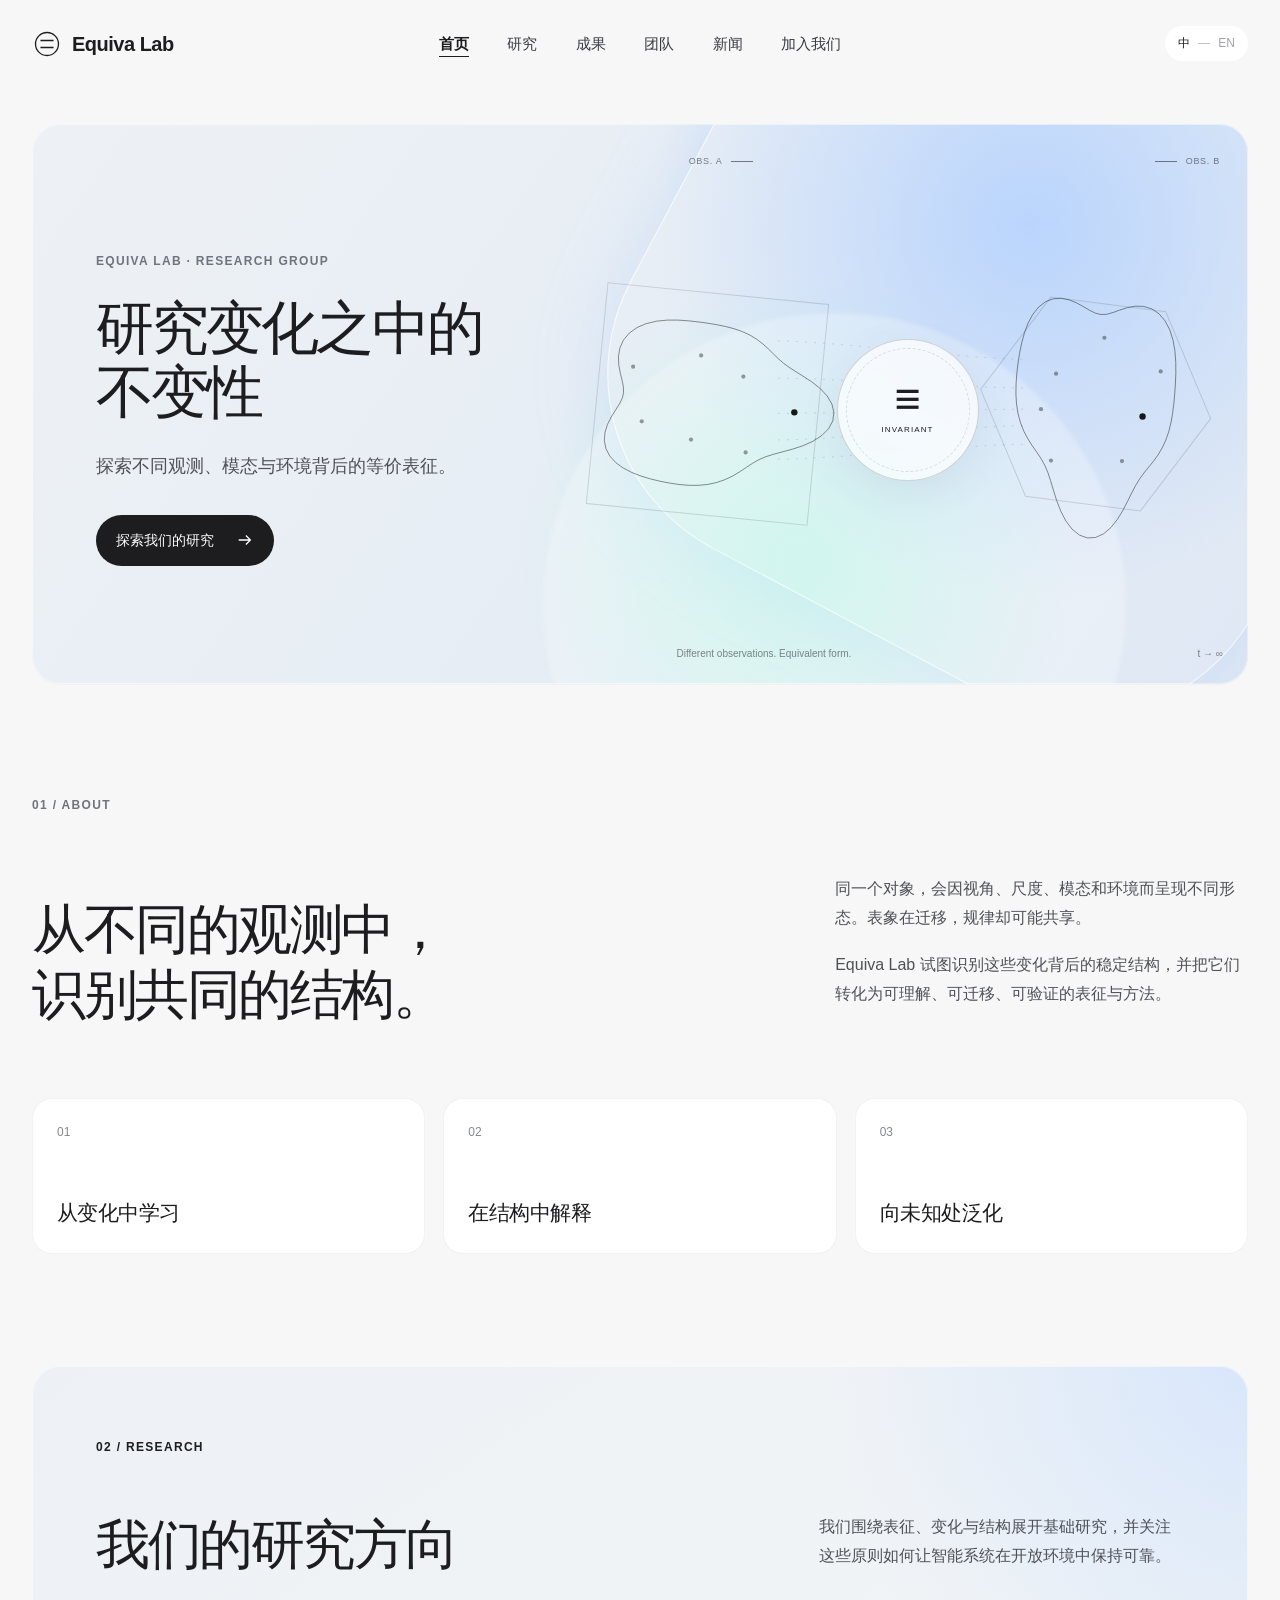
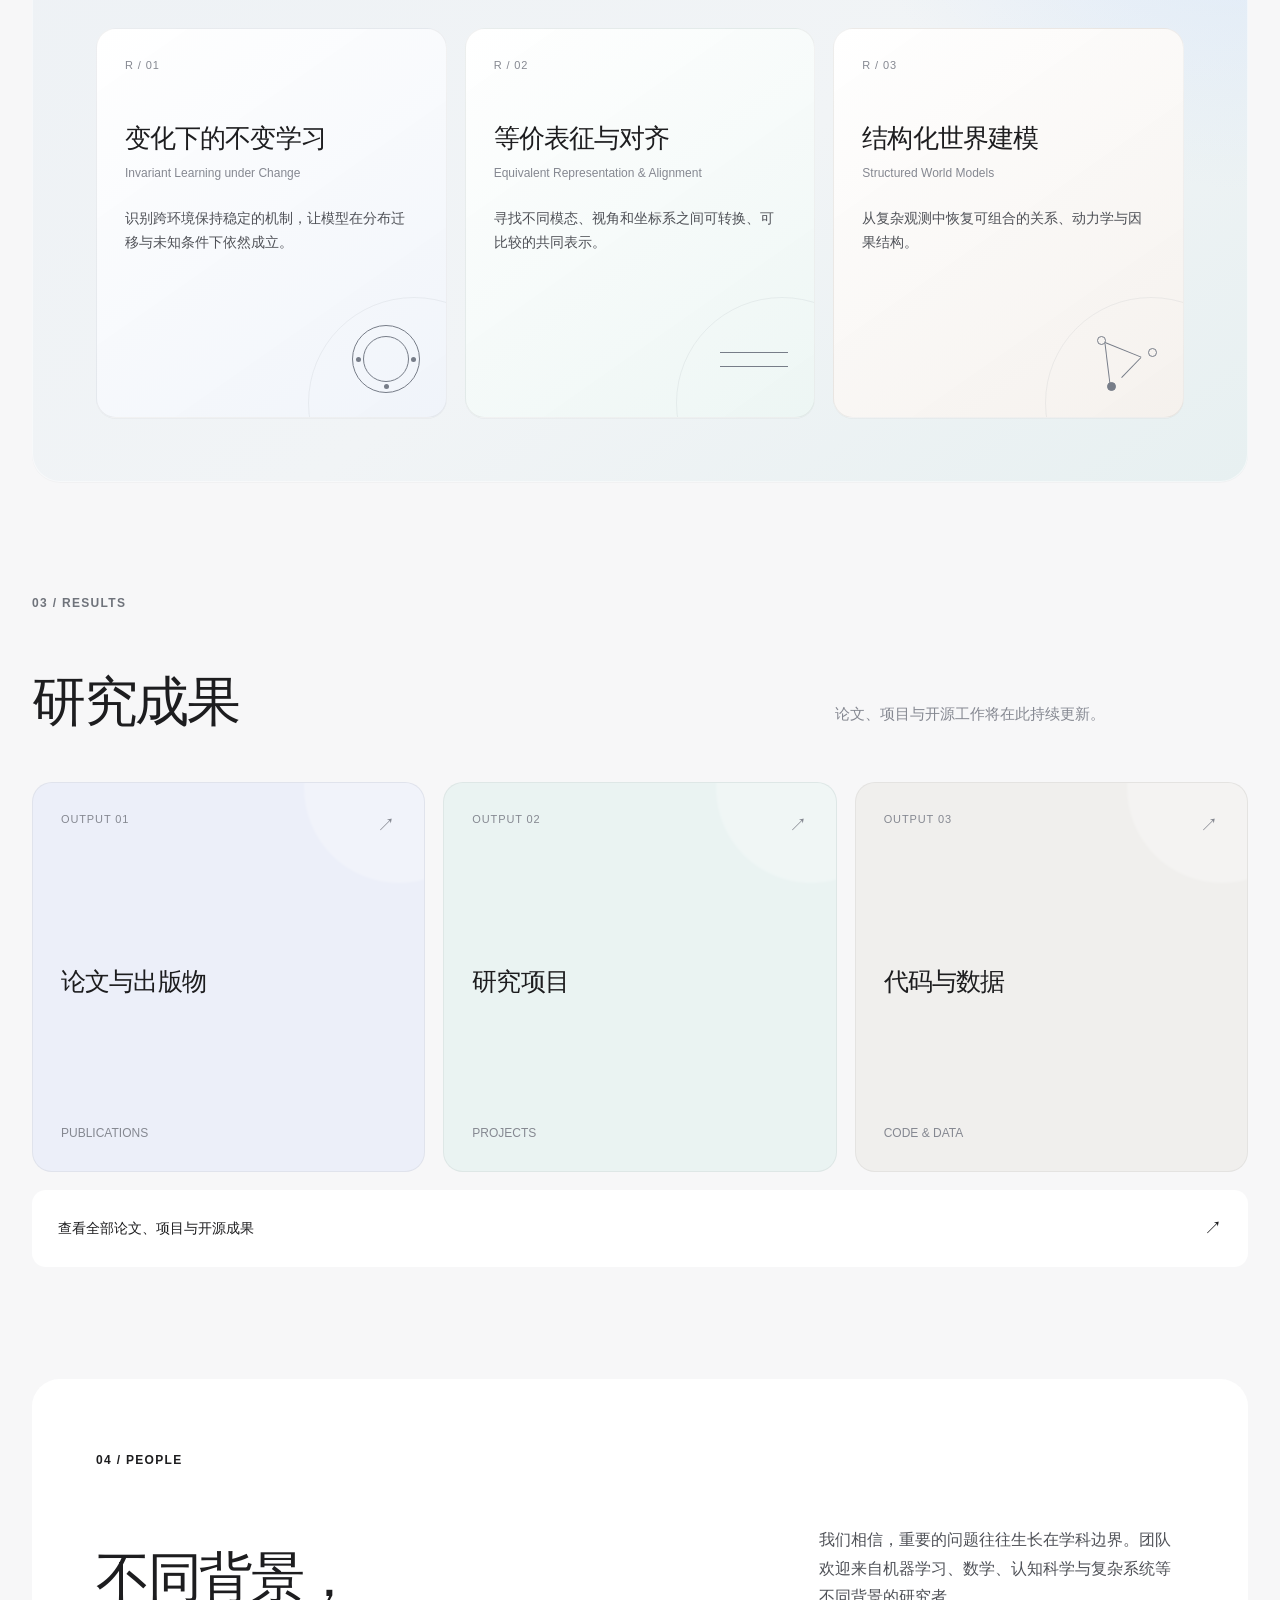
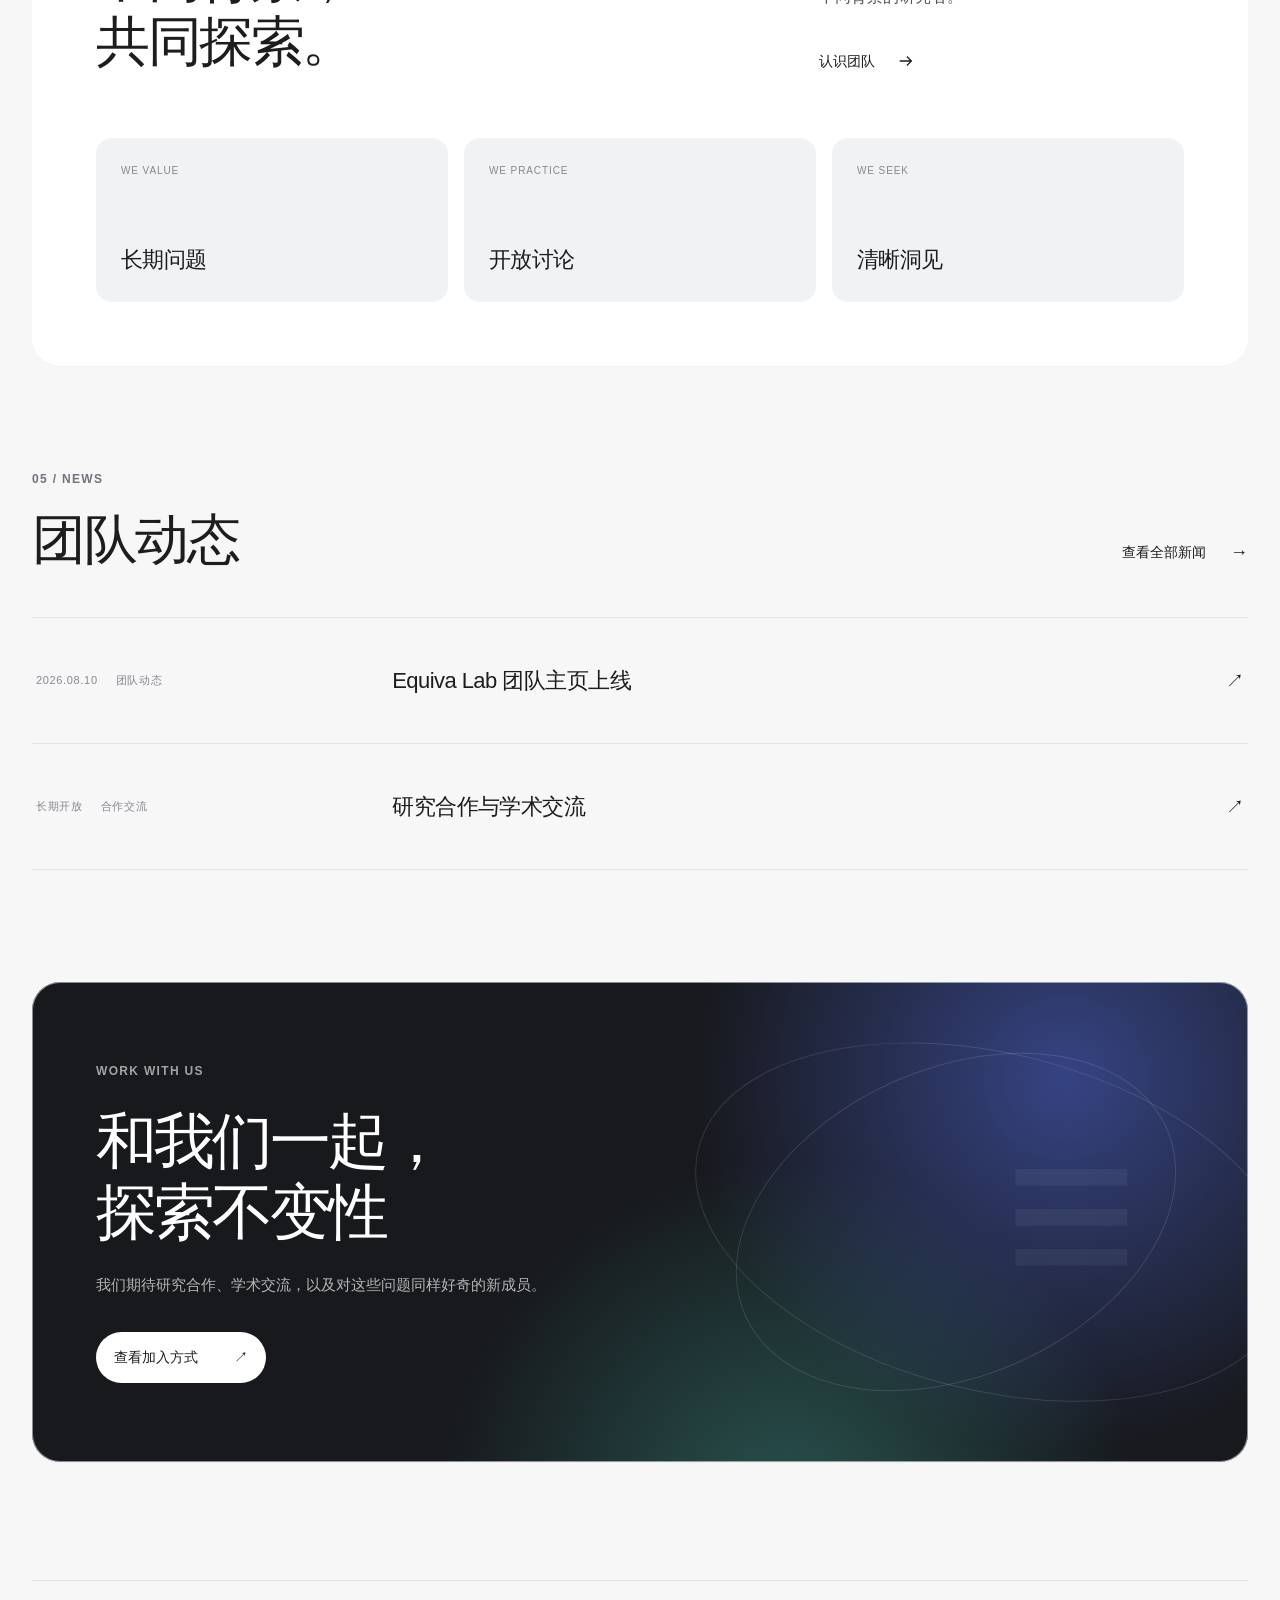
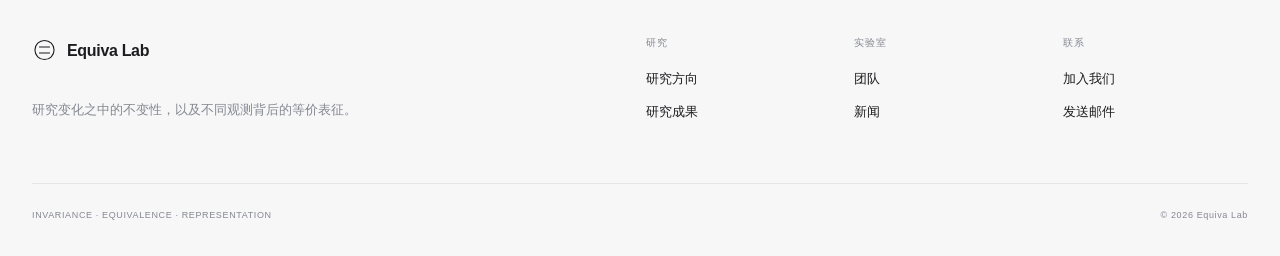
==== commit 62cb459c: "Polish site and add repository-managed results" ====
--- a/index.html
+++ b/index.html
@@ -198,6 +198,28 @@
         </div>
       </section>
 
+      <section class="home-news section-pad" aria-labelledby="home-news-title">
+        <div class="home-news-head reveal">
+          <div>
+            <p class="section-index">05 / NEWS</p>
+            <h2 id="home-news-title" data-zh="团队动态" data-en="Lab news">团队动态</h2>
+          </div>
+          <a href="news.html"><span data-zh="查看全部新闻" data-en="View all news">查看全部新闻</span><b>→</b></a>
+        </div>
+        <div class="home-news-list reveal">
+          <a href="news.html" class="home-news-item">
+            <div><time datetime="2026-08-10">2026.08.10</time><span data-zh="团队动态" data-en="LAB UPDATE">团队动态</span></div>
+            <h3 data-zh="Equiva Lab 团队主页上线" data-en="The Equiva Lab website is now live">Equiva Lab 团队主页上线</h3>
+            <b>↗</b>
+          </a>
+          <a href="news.html" class="home-news-item">
+            <div><time data-zh="长期开放" data-en="ONGOING">长期开放</time><span data-zh="合作交流" data-en="COLLABORATION">合作交流</span></div>
+            <h3 data-zh="研究合作与学术交流" data-en="Research collaboration and academic exchange">研究合作与学术交流</h3>
+            <b>↗</b>
+          </a>
+        </div>
+      </section>
+
       <section class="contact section-pad" id="contact">
         <div class="contact-orbit orbit-a"></div>
         <div class="contact-orbit orbit-b"></div>
@@ -211,17 +233,7 @@
       </section>
     </main>
 
-    <footer class="site-footer">
-      <a class="brand footer-brand" href="#top">
-        <svg class="brand-mark" viewBox="0 0 32 32" aria-hidden="true">
-          <circle cx="16" cy="16" r="12.25"></circle>
-          <path d="M9 12.25h14M9 19.75h14"></path>
-        </svg>
-        <span>Equiva Lab</span>
-      </a>
-      <p data-i18n="footer.tagline">INVARIANCE · EQUIVALENCE · REPRESENTATION</p>
-      <p>© <span data-year></span> Equiva Lab</p>
-    </footer>
+    <footer class="site-footer" data-site-footer></footer>
 
     <script src="app.js"></script>
   </body>
--- a/styles.css
+++ b/styles.css
@@ -1583,32 +1583,6 @@
   margin-bottom: 44px;
 }
 
-.update-panel {
-  min-height: 230px;
-  display: grid;
-  grid-template-columns: 92px 1fr auto;
-  gap: 30px;
-  align-items: center;
-  padding: 34px;
-  border: 1px solid var(--card-border);
-  border-radius: var(--radius-lg);
-  background:
-    radial-gradient(circle at 90% 20%, rgba(182, 211, 255, 0.48), transparent 28%),
-    linear-gradient(135deg, #fff, #eef4f5);
-}
-
-.update-symbol {
-  width: 72px;
-  aspect-ratio: 1;
-  display: grid;
-  place-items: center;
-  border-radius: 50%;
-  background: var(--ink);
-  color: #fff;
-  font-size: 24px;
-}
-
-.update-panel span,
 .member-update > div:last-child > span,
 .email-panel > span {
   color: var(--muted);
@@ -1616,7 +1590,6 @@
   letter-spacing: 0.09em;
 }
 
-.update-panel h3,
 .member-update h3 {
   max-width: 650px;
   margin: 12px 0 0;
@@ -1624,13 +1597,6 @@
   font-weight: 500;
   letter-spacing: -0.03em;
   line-height: 1.4;
-}
-
-.update-panel > a {
-  padding: 11px 16px;
-  border: 1px solid var(--ink);
-  border-radius: 999px;
-  font-size: 13px;
 }
 
 .feature-grid {
@@ -1776,8 +1742,6 @@
   .page-section-heading { grid-template-columns: 1fr; gap: 24px; }
   .feature-grid { grid-template-columns: 1fr; }
   .feature-card { min-height: 250px; }
-  .update-panel { grid-template-columns: 76px 1fr; }
-  .update-panel > a { grid-column: 2; justify-self: start; }
   .news-item { grid-template-columns: 0.45fr 1.4fr 30px; gap: 25px; }
   .email-panel { grid-template-columns: 1fr; gap: 18px; }
 }
@@ -1800,10 +1764,7 @@
   .page-section.compact-top { padding-top: 64px; padding-bottom: 82px; }
   .page-section h2, .section-title-row h2 { font-size: 37px; }
   .page-section-heading { margin-bottom: 34px; }
-  .update-panel { min-height: 300px; grid-template-columns: 1fr; gap: 22px; padding: 24px; }
-  .update-panel > a { grid-column: 1; }
-  .update-symbol { width: 58px; }
-  .update-panel h3, .member-update h3 { font-size: 23px; }
+  .member-update h3 { font-size: 23px; }
   .feature-grid { gap: 12px; }
   .feature-card { min-height: 270px; padding: 24px; }
   .member-update { min-height: 400px; grid-template-columns: 1fr; gap: 28px; padding: 20px; }
@@ -1817,3 +1778,266 @@
   .email-panel a { font-size: 22px; overflow-wrap: anywhere; }
   .subpage-footer { margin-top: 20px; }
 }
+
+/* Editorial refinements */
+.site-header::after {
+  position: absolute;
+  right: 0;
+  bottom: -1px;
+  left: 0;
+  height: 1px;
+  background: linear-gradient(90deg, transparent, rgba(29, 29, 31, 0.08) 20%, rgba(29, 29, 31, 0.08) 80%, transparent);
+  content: "";
+  opacity: 0;
+  transition: opacity 0.3s ease;
+}
+
+.site-header.is-scrolled::after { opacity: 1; }
+
+.hero-visual,
+.page-hero,
+.research,
+.people,
+.contact {
+  box-shadow: inset 0 0 0 1px rgba(255, 255, 255, 0.5), 0 1px 0 rgba(29, 29, 31, 0.025);
+}
+
+.page-hero::after {
+  position: absolute;
+  inset: 0;
+  border: 1px solid rgba(29, 29, 31, 0.035);
+  border-radius: inherit;
+  content: "";
+  pointer-events: none;
+}
+
+.home-news {
+  padding-top: 104px;
+  padding-bottom: 0;
+}
+
+.home-news-head {
+  display: flex;
+  align-items: flex-end;
+  justify-content: space-between;
+  gap: 40px;
+  margin-bottom: 46px;
+}
+
+.home-news-head h2 {
+  margin: 18px 0 0;
+  font-size: clamp(40px, 4.2vw, 56px);
+  font-weight: 500;
+  letter-spacing: -0.045em;
+  line-height: 1.2;
+}
+
+.home-news-head > a {
+  display: inline-flex;
+  align-items: center;
+  gap: 24px;
+  padding-bottom: 5px;
+  font-size: 14px;
+  font-weight: 500;
+}
+
+.home-news-head > a b {
+  font-size: 18px;
+  font-weight: 400;
+  transition: transform 0.3s var(--ease);
+}
+
+.home-news-head > a:hover b { transform: translateX(4px); }
+
+.home-news-list {
+  border-top: 1px solid var(--line);
+}
+
+.home-news-item {
+  min-height: 126px;
+  display: grid;
+  grid-template-columns: 0.55fr 1.35fr 30px;
+  gap: 36px;
+  align-items: center;
+  padding: 24px 4px;
+  border-bottom: 1px solid var(--line);
+  transition: padding 0.35s var(--ease), background 0.35s ease;
+}
+
+.home-news-item:hover {
+  padding-right: 22px;
+  padding-left: 22px;
+  background: #fff;
+}
+
+.home-news-item > div {
+  display: flex;
+  gap: 18px;
+  color: var(--muted);
+  font-size: 11px;
+  letter-spacing: 0.06em;
+}
+
+.home-news-item h3 {
+  margin: 0;
+  font-size: 22px;
+  font-weight: 500;
+  letter-spacing: -0.025em;
+}
+
+.home-news-item > b {
+  justify-self: end;
+  font-size: 18px;
+  font-weight: 400;
+  transition: transform 0.3s var(--ease);
+}
+
+.home-news-item:hover > b { transform: translate(3px, -3px); }
+
+.archive-bar {
+  display: flex;
+  align-items: center;
+  justify-content: space-between;
+  gap: 24px;
+  padding: 16px 2px;
+  border-top: 1px solid var(--line);
+  border-bottom: 1px solid var(--line);
+  color: var(--muted);
+  font-size: 10px;
+  letter-spacing: 0.08em;
+}
+
+.results-index:not(:empty) { border-bottom: 1px solid var(--line); }
+
+.result-entry {
+  min-height: 180px;
+  display: grid;
+  grid-template-columns: 0.45fr 1.35fr 0.55fr;
+  gap: 44px;
+  align-items: center;
+  padding: 30px 4px;
+  border-bottom: 1px solid var(--line);
+  transition: padding 0.35s var(--ease), background 0.35s ease;
+}
+
+.result-entry:hover { padding-right: 22px; padding-left: 22px; background: #fff; }
+.result-entry-meta { display: flex; flex-direction: column; gap: 10px; color: var(--muted); font-size: 10px; letter-spacing: 0.08em; }
+.result-entry-content h3 { margin: 0 0 12px; font-size: 25px; font-weight: 500; letter-spacing: -0.03em; }
+.result-entry-content p { margin: 0; color: var(--text); font-size: 13px; }
+.result-entry-links { justify-self: end; display: flex; flex-wrap: wrap; justify-content: flex-end; gap: 10px; }
+.result-entry-links a { padding: 8px 12px; border: 1px solid var(--line); border-radius: 999px; font-size: 11px; }
+
+.archive-empty {
+  min-height: 250px;
+  display: grid;
+  grid-template-columns: 90px 1fr;
+  gap: 30px;
+  align-items: center;
+  padding: 34px 2px;
+}
+
+.archive-empty[hidden] { display: none; }
+.archive-symbol { width: 72px; aspect-ratio: 1; display: grid; place-items: center; border: 1px solid var(--line); border-radius: 50%; font-size: 34px; font-weight: 300; }
+.archive-empty span { color: var(--muted); font-size: 10px; letter-spacing: 0.09em; }
+.archive-empty h3 { margin: 12px 0 8px; font-size: 27px; font-weight: 500; letter-spacing: -0.03em; }
+.archive-empty p { margin: 0; color: var(--text); font-size: 14px; }
+
+.feature-card {
+  position: relative;
+  overflow: hidden;
+}
+
+.feature-card::after {
+  position: absolute;
+  top: 0;
+  left: 28px;
+  width: 44px;
+  height: 2px;
+  background: rgba(29, 29, 31, 0.32);
+  content: "";
+  transform: scaleX(0.45);
+  transform-origin: left;
+  transition: transform 0.45s var(--ease);
+}
+
+.feature-card:hover::after { transform: scaleX(1); }
+
+.site-footer {
+  width: min(calc(100% - 64px), var(--max-width));
+  min-height: 0;
+  display: block;
+  margin: 118px auto 0;
+  padding: 0 0 34px;
+  color: var(--ink);
+  font-size: inherit;
+  letter-spacing: 0;
+}
+
+.footer-main {
+  display: grid;
+  grid-template-columns: 1fr 1.15fr;
+  gap: 90px;
+  padding: 54px 0 60px;
+  border-top: 1px solid var(--line);
+}
+
+.footer-identity > p {
+  max-width: 390px;
+  margin: 25px 0 0;
+  color: var(--muted);
+  font-size: 13px;
+  line-height: 1.8;
+  letter-spacing: 0;
+}
+
+.footer-links {
+  display: grid;
+  grid-template-columns: repeat(3, 1fr);
+  gap: 24px;
+}
+
+.footer-links > div { display: flex; flex-direction: column; align-items: flex-start; gap: 12px; }
+.footer-links span { margin-bottom: 6px; color: var(--muted); font-size: 10px; letter-spacing: 0.08em; }
+.footer-links a { position: relative; font-size: 13px; }
+.footer-links a::after { position: absolute; right: 0; bottom: -2px; left: 0; height: 1px; background: currentColor; content: ""; transform: scaleX(0); transform-origin: right; transition: transform 0.3s var(--ease); }
+.footer-links a:hover::after { transform: scaleX(1); transform-origin: left; }
+
+.footer-bottom {
+  display: flex;
+  justify-content: space-between;
+  gap: 24px;
+  padding-top: 24px;
+  border-top: 1px solid var(--line);
+  color: var(--muted);
+  font-size: 9px;
+  letter-spacing: 0.07em;
+}
+
+.footer-bottom p { margin: 0; }
+.subpage-footer { margin-top: 60px; border-top: 0; }
+
+@media (max-width: 1024px) {
+  .site-footer { width: min(calc(100% - 48px), var(--max-width)); }
+  .footer-main { grid-template-columns: 0.8fr 1.2fr; gap: 50px; }
+}
+
+@media (max-width: 700px) {
+  .home-news { padding-top: 82px; }
+  .home-news-head { align-items: flex-start; flex-direction: column; gap: 24px; margin-bottom: 32px; }
+  .home-news-head h2 { font-size: 38px; }
+  .home-news-item { grid-template-columns: 1fr 24px; gap: 15px; padding: 24px 2px; }
+  .home-news-item > div { grid-column: 1 / -1; }
+  .home-news-item h3 { font-size: 20px; }
+  .archive-bar { align-items: flex-start; flex-direction: column; gap: 8px; }
+  .archive-empty { min-height: 300px; grid-template-columns: 1fr; gap: 22px; }
+  .archive-empty h3 { font-size: 23px; }
+  .result-entry { grid-template-columns: 1fr; gap: 18px; padding: 26px 2px; }
+  .result-entry-links { justify-self: start; justify-content: flex-start; }
+  .site-footer { width: calc(100% - 32px); margin-top: 84px; padding-bottom: 28px; }
+  .footer-main { grid-template-columns: 1fr; gap: 42px; padding: 42px 0; }
+  .footer-links { gap: 16px; }
+  .footer-links span { font-size: 9px; }
+  .footer-links a { font-size: 12px; }
+  .footer-bottom { align-items: flex-start; flex-direction: column; gap: 10px; }
+  .subpage-footer { margin-top: 36px; }
+}
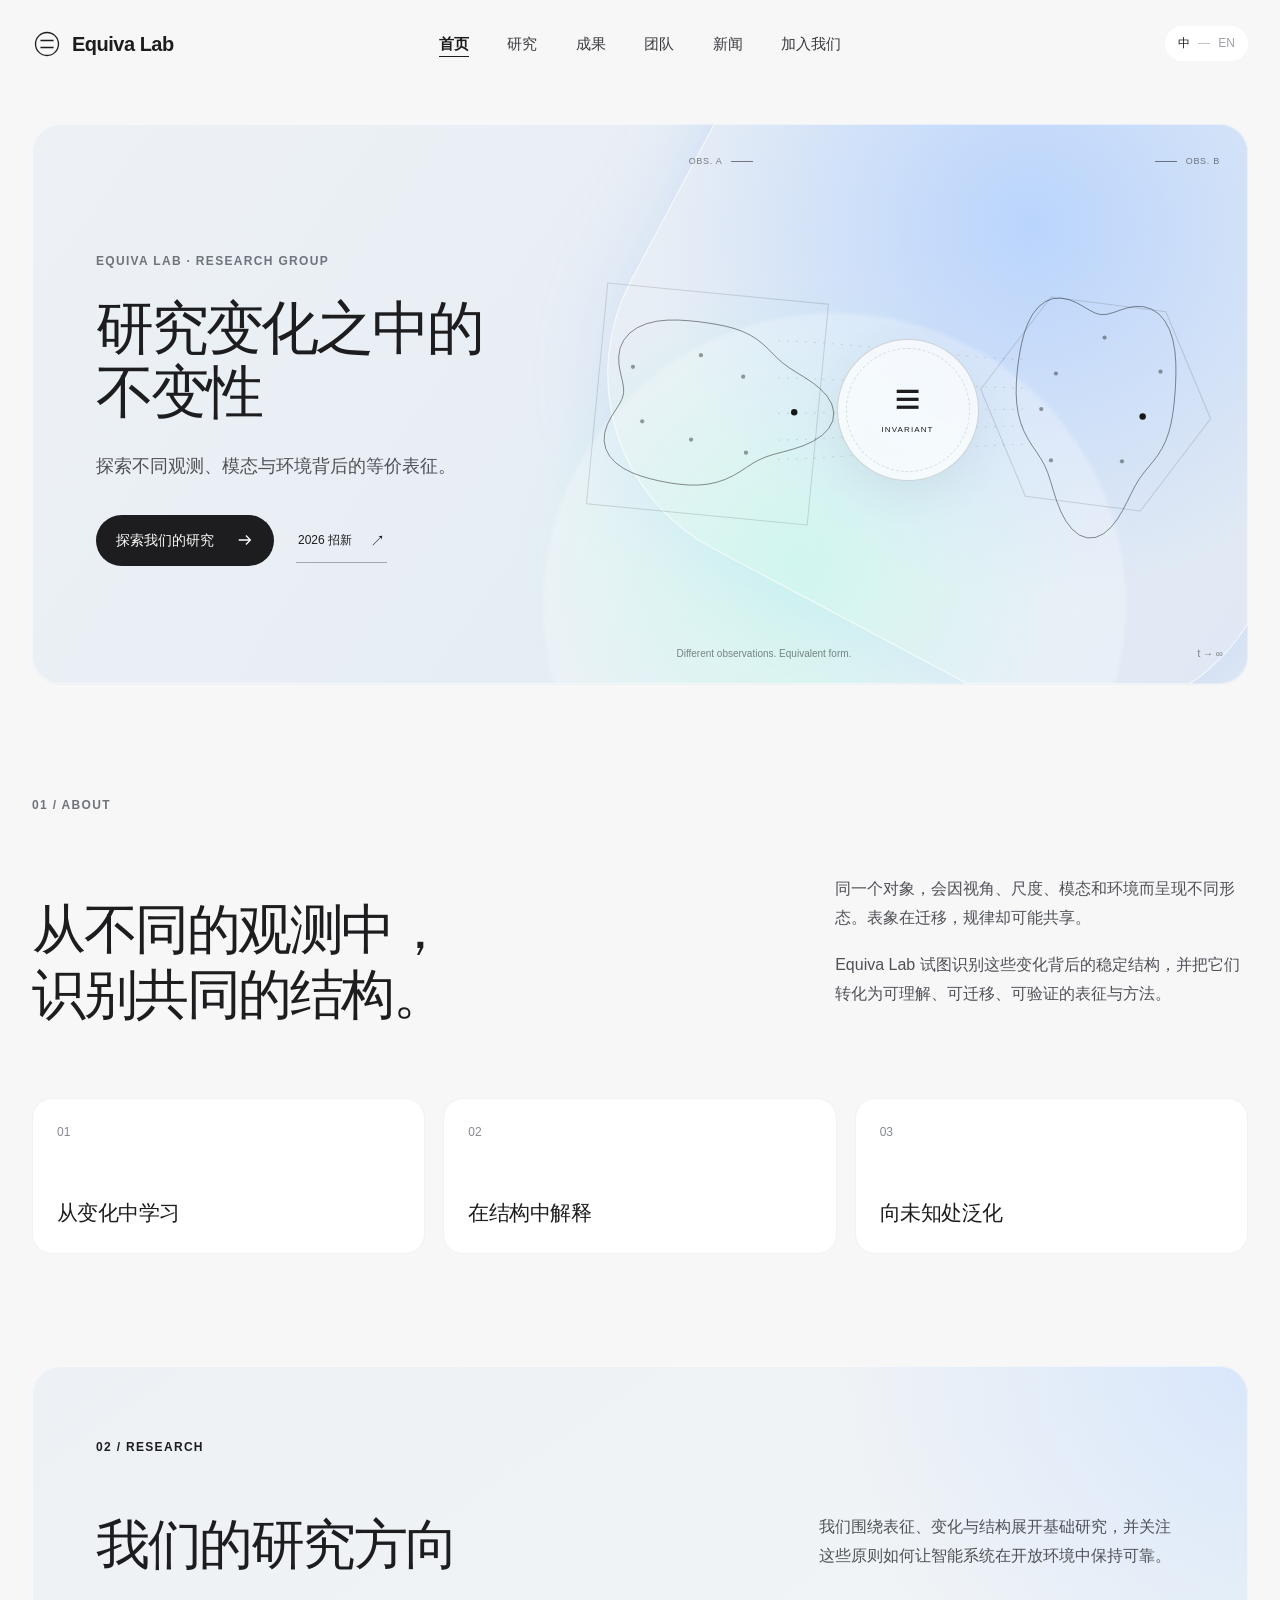
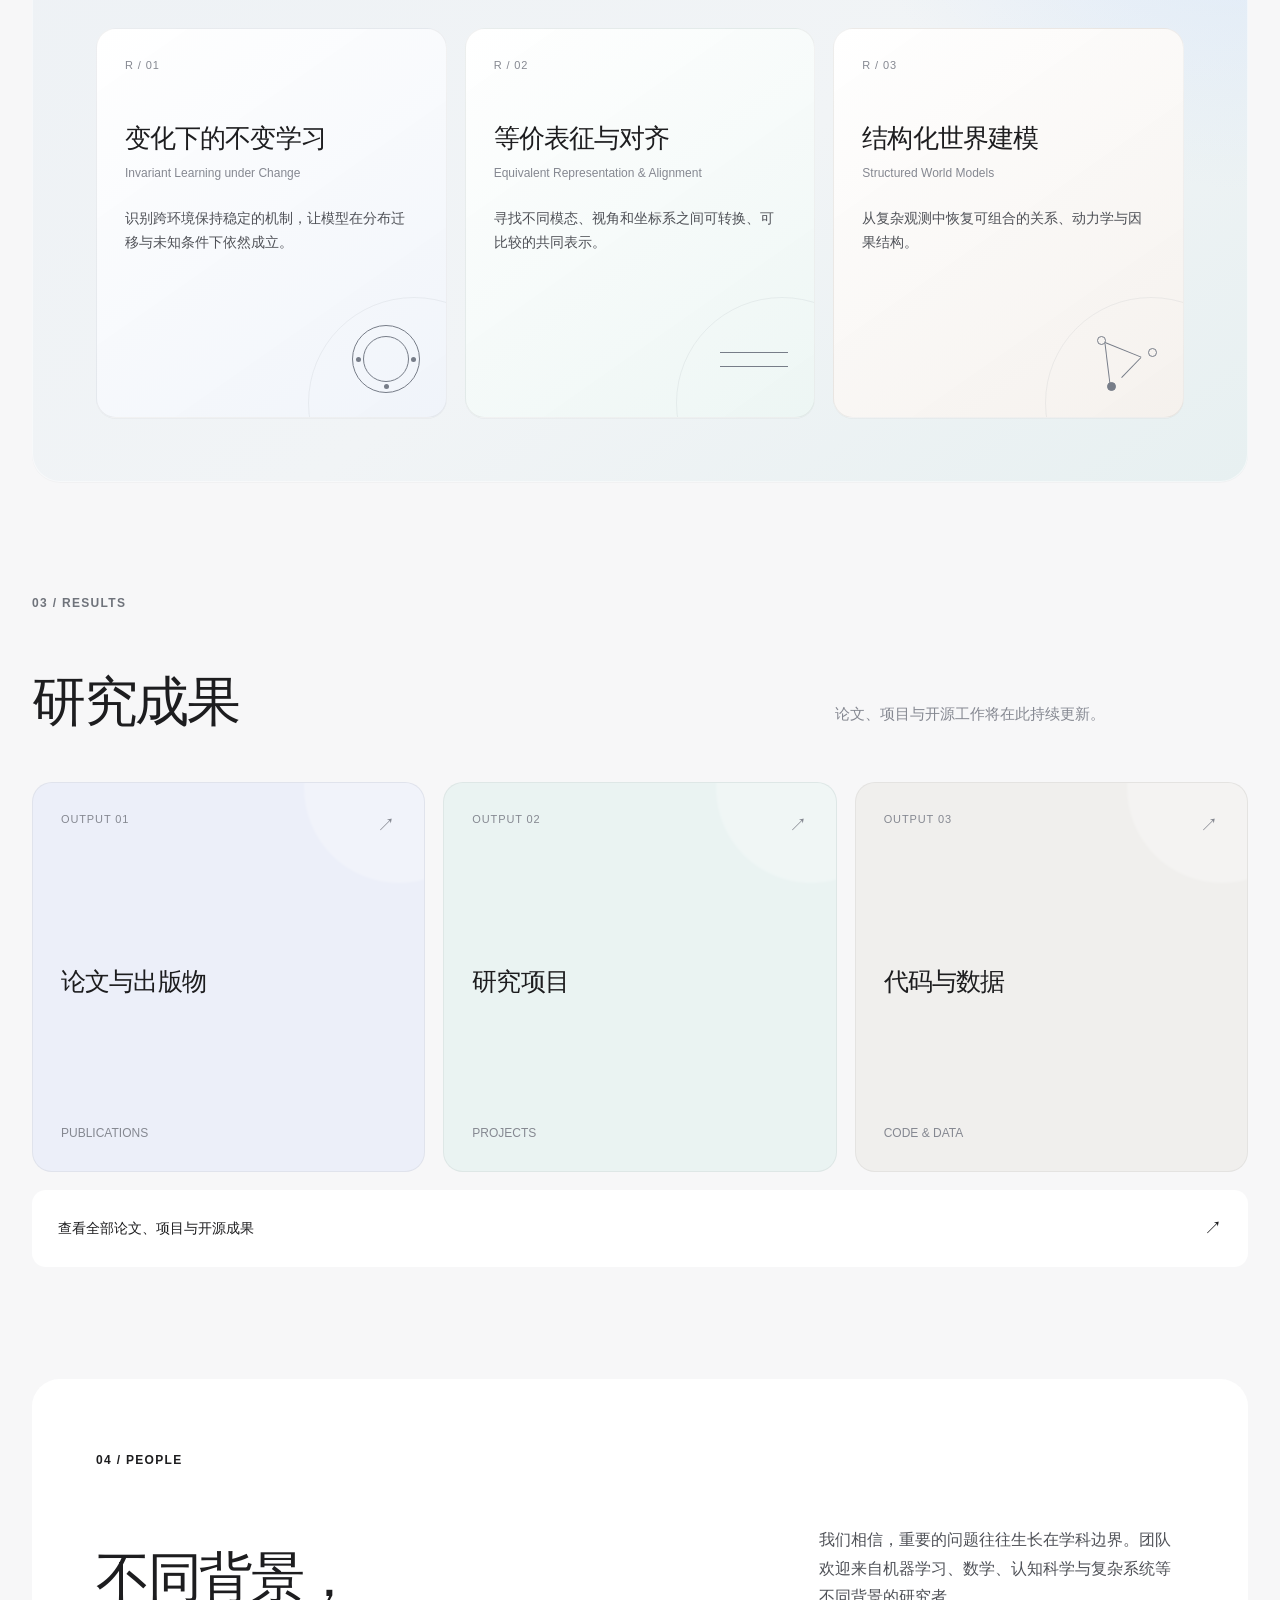
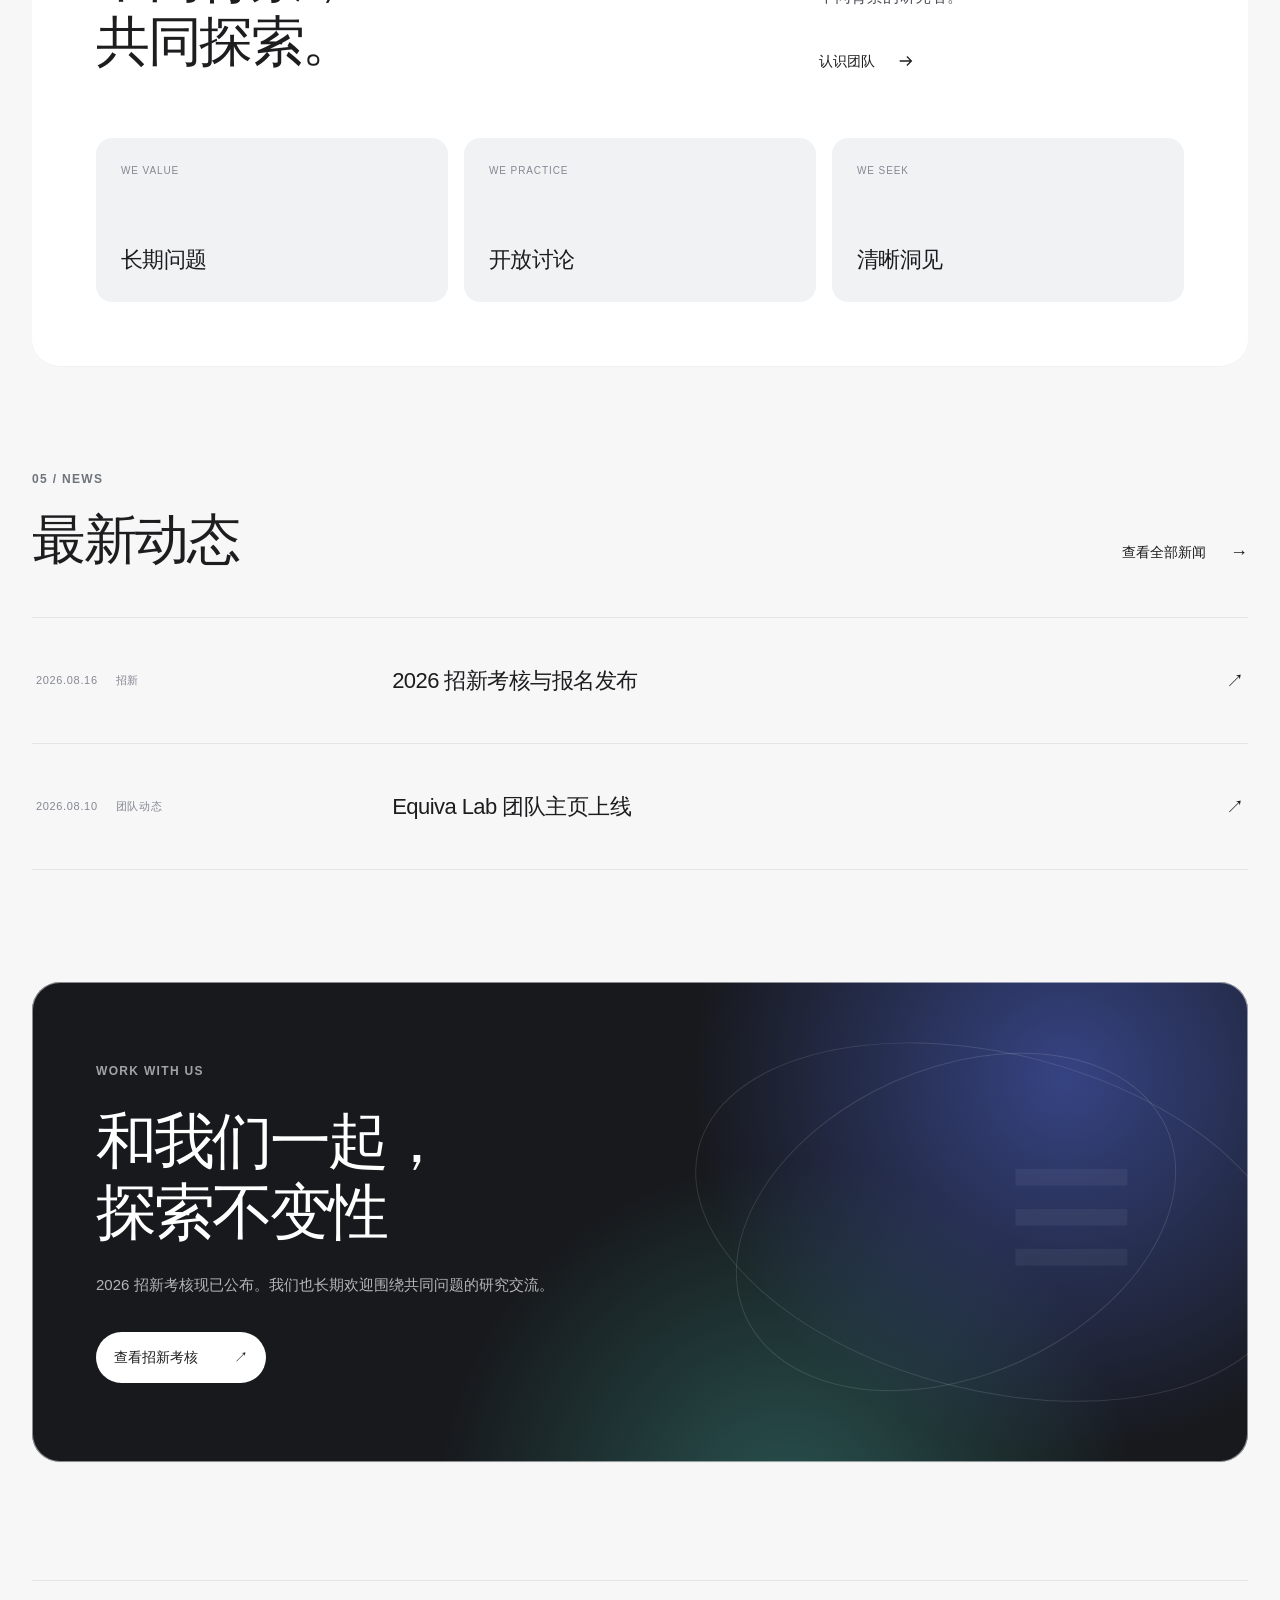
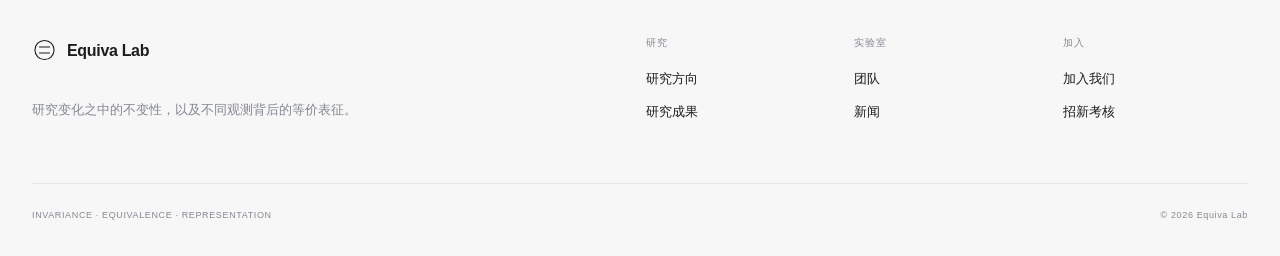
==== commit 8f718f7f: "Refine site-wide visuals and information" ====
--- a/index.html
+++ b/index.html
@@ -5,9 +5,13 @@
     <meta name="viewport" content="width=device-width, initial-scale=1.0" />
     <meta name="description" content="Equiva Lab 研究变化之中的不变性，以及不同观测背后的等价表征。" />
     <meta name="theme-color" content="#f2f1ed" />
+    <link rel="canonical" href="https://equivalab.github.io/" />
     <meta property="og:title" content="Equiva Lab — Invariance in Motion" />
     <meta property="og:description" content="研究变化之中的不变性，以及不同观测背后的等价表征。" />
-    <meta property="og:image" content="assets/og-cover.svg" />
+    <meta property="og:type" content="website" />
+    <meta property="og:url" content="https://equivalab.github.io/" />
+    <meta property="og:site_name" content="Equiva Lab" />
+    <meta property="og:image" content="https://equivalab.github.io/assets/og-cover.svg" />
     <title>Equiva Lab — 变化中的不变性</title>
     <link rel="icon" href="assets/favicon.svg" type="image/svg+xml" />
     <link rel="stylesheet" href="styles.css" />
@@ -58,6 +62,9 @@
               <span data-i18n="hero.cta">探索我们的研究</span>
               <svg viewBox="0 0 20 20" aria-hidden="true"><path d="M3 10h13M11 5l5 5-5 5" /></svg>
             </a>
+            <a class="hero-secondary-link" href="join.html#assessment">
+              <span data-zh="2026 招新" data-en="2026 Recruitment">2026 招新</span><b>↗</b>
+            </a>
           </div>
         </div>
 
@@ -202,19 +209,19 @@
         <div class="home-news-head reveal">
           <div>
             <p class="section-index">05 / NEWS</p>
-            <h2 id="home-news-title" data-zh="团队动态" data-en="Lab news">团队动态</h2>
+            <h2 id="home-news-title" data-zh="最新动态" data-en="Latest updates">最新动态</h2>
           </div>
           <a href="news.html"><span data-zh="查看全部新闻" data-en="View all news">查看全部新闻</span><b>→</b></a>
         </div>
         <div class="home-news-list reveal">
+          <a href="join.html#assessment" class="home-news-item">
+            <div><time datetime="2026-08-16">2026.08.16</time><span data-zh="招新" data-en="RECRUITMENT">招新</span></div>
+            <h3 data-zh="2026 招新考核与报名发布" data-en="2026 recruitment assessment is now available">2026 招新考核与报名发布</h3>
+            <b>↗</b>
+          </a>
           <a href="news.html" class="home-news-item">
             <div><time datetime="2026-08-10">2026.08.10</time><span data-zh="团队动态" data-en="LAB UPDATE">团队动态</span></div>
             <h3 data-zh="Equiva Lab 团队主页上线" data-en="The Equiva Lab website is now live">Equiva Lab 团队主页上线</h3>
-            <b>↗</b>
-          </a>
-          <a href="news.html" class="home-news-item">
-            <div><time data-zh="长期开放" data-en="ONGOING">长期开放</time><span data-zh="合作交流" data-en="COLLABORATION">合作交流</span></div>
-            <h3 data-zh="研究合作与学术交流" data-en="Research collaboration and academic exchange">研究合作与学术交流</h3>
             <b>↗</b>
           </a>
         </div>
@@ -226,7 +233,7 @@
         <p class="eyebrow reveal" data-i18n="contact.eyebrow">WORK WITH US</p>
         <h2 class="reveal" data-i18n-html="contact.title">和我们一起，<br /><span>探索不变性</span></h2>
         <p class="contact-note reveal" data-i18n="contact.note">我们期待研究合作、学术交流，以及对这些问题同样好奇的新成员。</p>
-        <a class="contact-button reveal" href="join.html">
+        <a class="contact-button reveal" href="join.html#assessment">
           <span data-i18n="contact.cta">查看加入方式</span>
           <span>↗</span>
         </a>
--- a/styles.css
+++ b/styles.css
@@ -1583,22 +1583,6 @@
   margin-bottom: 44px;
 }
 
-.member-update > div:last-child > span,
-.email-panel > span {
-  color: var(--muted);
-  font-size: 10px;
-  letter-spacing: 0.09em;
-}
-
-.member-update h3 {
-  max-width: 650px;
-  margin: 12px 0 0;
-  font-size: 26px;
-  font-weight: 500;
-  letter-spacing: -0.03em;
-  line-height: 1.4;
-}
-
 .feature-grid {
   display: grid;
   grid-template-columns: repeat(3, 1fr);
@@ -1621,35 +1605,6 @@
 .feature-card > span { margin-bottom: auto; color: var(--muted); font-size: 10px; letter-spacing: 0.08em; }
 .feature-card h3 { margin: 28px 0 10px; font-size: 24px; font-weight: 500; letter-spacing: -0.03em; }
 .feature-card p { margin: 0; color: var(--text); font-size: 14px; line-height: 1.75; }
-.result-types .feature-card:nth-child(1) { background: linear-gradient(145deg, #fff, #eef2fa); }
-.result-types .feature-card:nth-child(2) { background: linear-gradient(145deg, #fff, #edf6f3); }
-.result-types .feature-card:nth-child(3) { background: linear-gradient(145deg, #fff, #f4f0eb); }
-
-.member-update {
-  min-height: 280px;
-  display: grid;
-  grid-template-columns: 220px 1fr;
-  gap: 44px;
-  align-items: center;
-  padding: 30px;
-  border-radius: var(--radius-lg);
-  background: #fff;
-}
-
-.member-placeholder {
-  height: 220px;
-  display: grid;
-  place-items: center;
-  overflow: hidden;
-  border-radius: 20px;
-  background:
-    radial-gradient(circle at 70% 30%, rgba(181, 210, 255, 0.75), transparent 38%),
-    radial-gradient(circle at 30% 85%, rgba(180, 234, 222, 0.72), transparent 34%),
-    #edf1f5;
-}
-
-.member-placeholder span { font-size: 74px; font-weight: 300; }
-.member-update p { margin: 12px 0 0; color: var(--text); font-size: 14px; }
 .culture-grid .feature-card { min-height: 290px; background: var(--surface-soft); }
 
 .inline-cta {
@@ -1690,44 +1645,6 @@
 .news-empty { margin-top: 18px; padding: 28px; border-radius: 16px; color: var(--muted); background: #fff; }
 .news-empty span { font-size: 9px; letter-spacing: 0.1em; }
 .news-empty p { margin: 10px 0 0; font-size: 14px; }
-
-.opportunity-grid .feature-card:nth-child(1) { background: #edf0fa; }
-.opportunity-grid .feature-card:nth-child(2) { background: #ebf4f2; }
-.opportunity-grid .feature-card:nth-child(3) { background: #f2f0ed; }
-
-.process-list {
-  border-top: 1px solid var(--line);
-}
-
-.process-item {
-  display: grid;
-  grid-template-columns: 0.25fr 0.8fr 1.25fr;
-  gap: 38px;
-  align-items: center;
-  padding: 32px 0;
-  border-bottom: 1px solid var(--line);
-}
-
-.process-item > span { color: var(--muted); font-size: 12px; }
-.process-item h3 { margin: 0; font-size: 22px; font-weight: 500; letter-spacing: -0.025em; }
-.process-item p { max-width: 620px; margin: 0; color: var(--text); font-size: 14px; line-height: 1.75; }
-
-.email-panel {
-  display: grid;
-  grid-template-columns: 0.25fr 1.35fr 0.65fr;
-  gap: 38px;
-  align-items: center;
-  margin-top: 42px;
-  padding: 34px;
-  border-radius: var(--radius-md);
-  color: #fff;
-  background: var(--ink);
-}
-
-.email-panel > span { color: rgba(255, 255, 255, 0.5); }
-.email-panel a { font-size: clamp(22px, 2.8vw, 34px); font-weight: 500; letter-spacing: -0.035em; }
-.email-panel a b { font-weight: 400; }
-.email-panel p { margin: 0; color: rgba(255, 255, 255, 0.58); font-size: 12px; line-height: 1.65; }
 
 .subpage-footer {
   margin-top: 40px;
@@ -1743,7 +1660,6 @@
   .feature-grid { grid-template-columns: 1fr; }
   .feature-card { min-height: 250px; }
   .news-item { grid-template-columns: 0.45fr 1.4fr 30px; gap: 25px; }
-  .email-panel { grid-template-columns: 1fr; gap: 18px; }
 }
 
 @media (max-width: 700px) {
@@ -1764,18 +1680,11 @@
   .page-section.compact-top { padding-top: 64px; padding-bottom: 82px; }
   .page-section h2, .section-title-row h2 { font-size: 37px; }
   .page-section-heading { margin-bottom: 34px; }
-  .member-update h3 { font-size: 23px; }
   .feature-grid { gap: 12px; }
   .feature-card { min-height: 270px; padding: 24px; }
-  .member-update { min-height: 400px; grid-template-columns: 1fr; gap: 28px; padding: 20px; }
-  .member-placeholder { height: 190px; }
   .news-item { grid-template-columns: 1fr 26px; gap: 20px; padding: 26px 4px; }
   .news-meta { grid-column: 1 / -1; }
   .news-copy h3 { font-size: 23px; }
-  .process-item { grid-template-columns: 40px 1fr; gap: 14px; padding: 28px 0; }
-  .process-item p { grid-column: 2; }
-  .email-panel { padding: 26px 22px; }
-  .email-panel a { font-size: 22px; overflow-wrap: anywhere; }
   .subpage-footer { margin-top: 20px; }
 }
 
@@ -2041,3 +1950,779 @@
   .footer-bottom { align-items: flex-start; flex-direction: column; gap: 10px; }
   .subpage-footer { margin-top: 36px; }
 }
+
+/* Recruitment and assessment */
+.recruitment-callout {
+  min-height: 184px;
+  display: grid;
+  grid-template-columns: 0.48fr 1.1fr auto;
+  gap: 46px;
+  align-items: center;
+  margin-top: 20px;
+  padding: 34px 38px;
+  border: 1px solid rgba(51, 72, 132, 0.06);
+  border-radius: var(--radius-md);
+  background:
+    radial-gradient(circle at 92% 14%, rgba(173, 197, 255, 0.42), transparent 34%),
+    linear-gradient(135deg, #f2f4f9, #eef4f2);
+}
+
+.recruitment-callout-meta {
+  display: flex;
+  align-items: center;
+  gap: 10px;
+  color: var(--muted);
+  font-size: 10px;
+  font-weight: 600;
+  letter-spacing: 0.09em;
+}
+
+.status-dot {
+  width: 7px;
+  height: 7px;
+  flex: 0 0 auto;
+  border-radius: 50%;
+  background: #2d9c76;
+  box-shadow: 0 0 0 5px rgba(45, 156, 118, 0.1);
+}
+
+.recruitment-callout-copy h2 {
+  margin: 0 0 9px;
+  font-size: clamp(28px, 3vw, 40px);
+  font-weight: 500;
+  letter-spacing: -0.04em;
+  line-height: 1.2;
+}
+
+.recruitment-callout-copy p {
+  margin: 0;
+  color: var(--text);
+  font-size: 13px;
+}
+
+.recruitment-callout-actions {
+  display: flex;
+  gap: 10px;
+}
+
+.quiet-button,
+.dark-button {
+  min-width: 132px;
+  display: inline-flex;
+  align-items: center;
+  justify-content: space-between;
+  gap: 22px;
+  padding: 12px 16px;
+  border: 1px solid rgba(29, 29, 31, 0.12);
+  border-radius: 999px;
+  background: rgba(255, 255, 255, 0.52);
+  font-size: 12px;
+  font-weight: 500;
+  transition: color 0.3s ease, background 0.3s ease, transform 0.3s var(--ease);
+}
+
+.quiet-button b,
+.dark-button b {
+  font-size: 15px;
+  font-weight: 400;
+}
+
+.dark-button {
+  color: #fff;
+  border-color: var(--ink);
+  background: var(--ink);
+}
+
+.quiet-button:hover,
+.dark-button:hover { transform: translateY(-2px); }
+.quiet-button:hover { background: #fff; }
+.dark-button:hover { background: #303238; }
+
+.assessment-page { padding-bottom: 70px; }
+
+.assessment-intro { padding-bottom: 68px; }
+
+.assessment-note {
+  display: grid;
+  grid-template-columns: 0.35fr 1.65fr;
+  gap: 40px;
+  align-items: start;
+  padding: 28px 30px;
+  border-top: 1px solid var(--line);
+  border-bottom: 1px solid var(--line);
+}
+
+.assessment-note span {
+  color: var(--muted);
+  font-size: 10px;
+  font-weight: 600;
+  letter-spacing: 0.1em;
+}
+
+.assessment-note p {
+  max-width: 760px;
+  margin: 0;
+  font-size: 17px;
+  line-height: 1.75;
+}
+
+.assessment-part {
+  padding: 54px 0 72px;
+}
+
+.assessment-part + .assessment-part {
+  margin-top: 42px;
+}
+
+.assessment-part-heading {
+  display: grid;
+  grid-template-columns: 0.34fr 1.66fr;
+  gap: 40px;
+  align-items: start;
+  margin-bottom: 46px;
+  padding-top: 24px;
+  border-top: 1px solid var(--ink);
+}
+
+.assessment-part-heading > span {
+  color: var(--muted);
+  font-size: 10px;
+  font-weight: 600;
+  letter-spacing: 0.11em;
+}
+
+.assessment-part-heading h2 {
+  margin: 0 0 13px;
+  font-size: clamp(38px, 4vw, 52px);
+  font-weight: 500;
+  letter-spacing: -0.045em;
+  line-height: 1.15;
+}
+
+.assessment-part-heading p {
+  max-width: 680px;
+  margin: 0;
+  color: var(--text);
+  font-size: 14px;
+  line-height: 1.8;
+}
+
+.submission-spec {
+  display: grid;
+  grid-template-columns: 0.8fr 1.2fr;
+  gap: 1px;
+  overflow: hidden;
+  margin-bottom: 18px;
+  border: 1px solid var(--line);
+  border-radius: var(--radius-md);
+  background: var(--line);
+}
+
+.submission-spec-single { grid-template-columns: 1fr; }
+
+.submission-spec > div {
+  min-width: 0;
+  padding: 25px 28px;
+  background: #fff;
+}
+
+.submission-spec span,
+.assessment-card header > span,
+.appendix-card > span {
+  display: block;
+  margin-bottom: 13px;
+  color: var(--muted);
+  font-size: 9px;
+  font-weight: 600;
+  letter-spacing: 0.1em;
+}
+
+.submission-spec a,
+.submission-spec p {
+  margin: 0;
+  font-size: 14px;
+  line-height: 1.6;
+  overflow-wrap: anywhere;
+}
+
+.submission-spec a { font-weight: 500; }
+
+.assessment-card-grid {
+  display: grid;
+  grid-template-columns: repeat(2, minmax(0, 1fr));
+  gap: 18px;
+}
+
+.assessment-card {
+  min-width: 0;
+  padding: 36px;
+  border: 1px solid var(--card-border);
+  border-radius: var(--radius-lg);
+  background: #fff;
+}
+
+.assessment-card-paper {
+  background:
+    radial-gradient(circle at 100% 0, rgba(191, 217, 255, 0.26), transparent 34%),
+    #fff;
+}
+
+.assessment-card header { margin-bottom: 33px; }
+
+.assessment-card h3 {
+  margin: 0;
+  font-size: 32px;
+  font-weight: 500;
+  letter-spacing: -0.04em;
+}
+
+.assessment-lead {
+  margin: -4px 0 32px;
+  color: var(--text);
+  font-size: 14px;
+  line-height: 1.8;
+}
+
+.assessment-card-section {
+  padding-top: 25px;
+  border-top: 1px solid var(--line);
+}
+
+.assessment-card-section + .assessment-card-section { margin-top: 34px; }
+
+.assessment-card h4,
+.assessment-tips h4 {
+  margin: 0 0 17px;
+  color: var(--muted);
+  font-size: 10px;
+  font-weight: 600;
+  letter-spacing: 0.09em;
+}
+
+.numbered-list,
+.compact-list,
+.plain-list,
+.appendix-card ol {
+  margin: 0;
+  padding: 0;
+  list-style: none;
+}
+
+.numbered-list li {
+  display: grid;
+  grid-template-columns: 30px 1fr;
+  gap: 14px;
+  padding: 10px 0;
+  border-bottom: 1px solid rgba(228, 229, 232, 0.7);
+}
+
+.numbered-list li:last-child { border-bottom: 0; }
+.numbered-list span { color: var(--muted); font-size: 9px; letter-spacing: 0.06em; }
+.numbered-list p { margin: 0; font-size: 13px; line-height: 1.7; }
+
+.compact-list {
+  display: flex;
+  flex-wrap: wrap;
+  gap: 8px;
+}
+
+.compact-list li {
+  padding: 7px 11px;
+  border: 1px solid var(--line);
+  border-radius: 999px;
+  color: var(--text);
+  font-size: 11px;
+}
+
+.questions-list li { padding: 13px 0; }
+.questions-list p { font-size: 14px; }
+
+.assessment-tips {
+  margin-top: 32px;
+  padding: 24px;
+  border-radius: 16px;
+  background: #f1f3f5;
+}
+
+.plain-list { display: grid; gap: 10px; }
+
+.plain-list li {
+  position: relative;
+  padding-left: 17px;
+  color: var(--text);
+  font-size: 12px;
+  line-height: 1.7;
+}
+
+.plain-list li::before {
+  position: absolute;
+  top: 0.68em;
+  left: 1px;
+  width: 4px;
+  height: 4px;
+  border-radius: 50%;
+  background: var(--ink);
+  content: "";
+}
+
+.interview-panel {
+  position: relative;
+  min-height: 280px;
+  display: grid;
+  grid-template-columns: 0.6fr 1.15fr;
+  gap: 70px;
+  align-items: center;
+  overflow: hidden;
+  padding: 45px;
+  border-radius: var(--radius-lg);
+  color: #fff;
+  background:
+    radial-gradient(circle at 92% 12%, rgba(69, 92, 208, 0.52), transparent 39%),
+    radial-gradient(circle at 15% 120%, rgba(44, 156, 130, 0.28), transparent 35%),
+    #191b20;
+}
+
+.interview-time span {
+  display: block;
+  margin-bottom: 13px;
+  color: rgba(255, 255, 255, 0.5);
+  font-size: 9px;
+  letter-spacing: 0.1em;
+}
+
+.interview-time strong {
+  display: block;
+  font-size: clamp(38px, 5vw, 62px);
+  font-weight: 400;
+  letter-spacing: -0.05em;
+  line-height: 1;
+}
+
+.interview-panel > p {
+  max-width: 650px;
+  margin: 0;
+  color: rgba(255, 255, 255, 0.68);
+  font-size: 14px;
+  line-height: 1.85;
+}
+
+.reference-tag {
+  position: absolute;
+  right: 28px;
+  bottom: 22px;
+  color: rgba(255, 255, 255, 0.38);
+  font-size: 9px;
+  letter-spacing: 0.08em;
+}
+
+.appendix-grid {
+  display: grid;
+  grid-template-columns: 0.9fr 1.1fr;
+  gap: 18px;
+}
+
+.appendix-card {
+  min-height: 370px;
+  padding: 34px;
+  border-radius: var(--radius-md);
+  background: #eef1f3;
+}
+
+.appendix-card:nth-child(2) { background: #edf2f0; }
+
+.appendix-card h3 {
+  margin: 0 0 30px;
+  font-size: 27px;
+  font-weight: 500;
+  letter-spacing: -0.035em;
+}
+
+.appendix-card ol { border-top: 1px solid rgba(29, 29, 31, 0.1); }
+
+.appendix-card li {
+  display: grid;
+  grid-template-columns: 28px 1fr;
+  gap: 14px;
+  padding: 17px 0;
+  border-bottom: 1px solid rgba(29, 29, 31, 0.1);
+}
+
+.appendix-card li b {
+  color: var(--muted);
+  font-size: 9px;
+  font-weight: 500;
+}
+
+.appendix-card li p {
+  margin: 0;
+  color: var(--text);
+  font-size: 13px;
+  line-height: 1.75;
+}
+
+.assessment-final {
+  min-height: 260px;
+  display: flex;
+  align-items: flex-end;
+  justify-content: space-between;
+  gap: 60px;
+  margin-top: 70px;
+  padding: 42px;
+  border-radius: var(--radius-lg);
+  background:
+    radial-gradient(circle at 83% 8%, rgba(172, 202, 255, 0.62), transparent 35%),
+    radial-gradient(circle at 18% 116%, rgba(170, 226, 212, 0.5), transparent 36%),
+    #edf1f4;
+}
+
+.assessment-final > div > span {
+  color: var(--muted);
+  font-size: 9px;
+  font-weight: 600;
+  letter-spacing: 0.1em;
+}
+
+.assessment-final h2 {
+  margin: 18px 0 9px;
+  font-size: clamp(32px, 4vw, 48px);
+  font-weight: 500;
+  letter-spacing: -0.045em;
+  line-height: 1.15;
+}
+
+.assessment-final p { margin: 0; color: var(--text); font-size: 12px; }
+
+.assessment-final > a {
+  min-width: 170px;
+  display: inline-flex;
+  align-items: center;
+  justify-content: space-between;
+  gap: 28px;
+  padding: 14px 18px;
+  border-radius: 999px;
+  color: #fff;
+  background: var(--ink);
+  font-size: 13px;
+  font-weight: 500;
+  transition: transform 0.3s var(--ease);
+}
+
+.assessment-final > a b { font-size: 17px; font-weight: 400; }
+.assessment-final > a:hover { transform: translateY(-3px); }
+
+@media (max-width: 1024px) {
+  .recruitment-callout { grid-template-columns: 0.4fr 1fr; gap: 28px; }
+  .recruitment-callout-actions { grid-column: 2; }
+  .assessment-card-grid { grid-template-columns: 1fr; }
+  .assessment-card { padding: 34px; }
+  .appendix-grid { grid-template-columns: 1fr; }
+  .appendix-card { min-height: 0; }
+}
+
+@media (max-width: 700px) {
+  .recruitment-callout {
+    min-height: 0;
+    grid-template-columns: 1fr;
+    gap: 22px;
+    margin-top: 12px;
+    padding: 28px 22px;
+    border-radius: 18px;
+  }
+  .recruitment-callout-actions { grid-column: 1; flex-direction: column; }
+  .quiet-button, .dark-button { width: 100%; }
+  .assessment-page { padding-bottom: 25px; }
+  .assessment-intro { padding-bottom: 46px; }
+  .assessment-note { grid-template-columns: 1fr; gap: 15px; padding: 24px 2px; }
+  .assessment-note p { font-size: 15px; }
+  .assessment-part { padding: 42px 0 54px; }
+  .assessment-part + .assessment-part { margin-top: 18px; }
+  .assessment-part-heading { grid-template-columns: 1fr; gap: 13px; margin-bottom: 30px; }
+  .assessment-part-heading h2 { font-size: 36px; }
+  .submission-spec { grid-template-columns: 1fr; }
+  .submission-spec > div { padding: 22px; }
+  .assessment-card-grid { gap: 12px; }
+  .assessment-card { padding: 27px 22px; border-radius: 20px; }
+  .assessment-card h3 { font-size: 28px; }
+  .compact-list { align-items: flex-start; flex-direction: column; }
+  .compact-list li { border-radius: 10px; }
+  .assessment-tips { padding: 21px; }
+  .interview-panel { grid-template-columns: 1fr; gap: 32px; min-height: 410px; align-content: center; padding: 32px 24px 58px; border-radius: 22px; }
+  .reference-tag { right: 24px; bottom: 21px; }
+  .appendix-card { padding: 27px 22px; }
+  .assessment-final { min-height: 350px; align-items: flex-start; flex-direction: column; justify-content: space-between; margin-top: 34px; padding: 30px 24px; border-radius: 22px; }
+  .assessment-final > a { width: 100%; }
+}
+
+/* Site-wide information and visual refinement */
+h1,
+h2,
+h3,
+.display-heading {
+  text-wrap: balance;
+}
+
+p { text-wrap: pretty; }
+
+.reveal {
+  transform: translateY(14px);
+}
+
+.hero-actions {
+  display: flex;
+  align-items: center;
+  gap: 22px;
+}
+
+.hero-secondary-link {
+  display: inline-flex;
+  align-items: center;
+  gap: 18px;
+  padding: 11px 2px 9px;
+  border-bottom: 1px solid rgba(29, 29, 31, 0.34);
+  font-size: 12px;
+  font-weight: 500;
+  transition: border-color 0.3s ease;
+}
+
+.hero-secondary-link b {
+  font-size: 15px;
+  font-weight: 400;
+  transition: transform 0.3s var(--ease);
+}
+
+.hero-secondary-link:hover { border-color: var(--ink); }
+.hero-secondary-link:hover b { transform: translate(3px, -3px); }
+
+.archive-empty {
+  min-height: 230px;
+  margin-top: 18px;
+  padding: 34px;
+  border: 1px solid var(--card-border);
+  border-radius: var(--radius-md);
+  background:
+    radial-gradient(circle at 96% 6%, rgba(190, 216, 255, 0.24), transparent 32%),
+    #fff;
+}
+
+.archive-empty p { max-width: 700px; line-height: 1.75; }
+
+.policy-list {
+  border-top: 1px solid var(--ink);
+}
+
+.policy-item {
+  min-height: 142px;
+  display: grid;
+  grid-template-columns: 0.24fr 0.8fr 1.25fr;
+  gap: 42px;
+  align-items: center;
+  padding: 27px 2px;
+  border-bottom: 1px solid var(--line);
+  transition: padding 0.35s var(--ease), background 0.35s ease;
+}
+
+.policy-item:hover {
+  padding-right: 20px;
+  padding-left: 20px;
+  background: rgba(255, 255, 255, 0.72);
+}
+
+.policy-item > span {
+  color: var(--muted);
+  font-size: 10px;
+  letter-spacing: 0.08em;
+}
+
+.policy-item h3 {
+  margin: 0;
+  font-size: 21px;
+  font-weight: 500;
+  letter-spacing: -0.025em;
+}
+
+.policy-item p {
+  max-width: 630px;
+  margin: 0;
+  color: var(--text);
+  font-size: 13px;
+  line-height: 1.75;
+}
+
+.directory-panel {
+  min-height: 240px;
+  display: grid;
+  grid-template-columns: 0.55fr 1.2fr auto;
+  gap: 54px;
+  align-items: center;
+  padding: 38px;
+  border: 1px solid var(--card-border);
+  border-radius: var(--radius-lg);
+  background:
+    radial-gradient(circle at 100% 0, rgba(190, 213, 255, 0.28), transparent 33%),
+    radial-gradient(circle at 0 120%, rgba(182, 232, 219, 0.28), transparent 32%),
+    #fff;
+}
+
+.directory-status {
+  display: grid;
+  grid-template-columns: auto 1fr;
+  gap: 12px 11px;
+  align-items: center;
+  color: var(--muted);
+  font-size: 9px;
+  letter-spacing: 0.09em;
+}
+
+.directory-status b {
+  grid-column: 2;
+  justify-self: start;
+  padding: 5px 9px;
+  border: 1px solid rgba(45, 156, 118, 0.22);
+  border-radius: 999px;
+  color: #24785e;
+  background: rgba(45, 156, 118, 0.06);
+  font-size: 9px;
+  font-weight: 500;
+  letter-spacing: 0.06em;
+}
+
+.directory-copy h3 {
+  margin: 0 0 12px;
+  font-size: clamp(27px, 3vw, 38px);
+  font-weight: 500;
+  letter-spacing: -0.04em;
+}
+
+.directory-copy p {
+  max-width: 650px;
+  margin: 0;
+  color: var(--text);
+  font-size: 13px;
+  line-height: 1.8;
+}
+
+.directory-panel > a {
+  min-width: 154px;
+  display: inline-flex;
+  align-items: center;
+  justify-content: space-between;
+  gap: 24px;
+  padding: 12px 16px;
+  border-radius: 999px;
+  color: #fff;
+  background: var(--ink);
+  font-size: 12px;
+  font-weight: 500;
+  transition: transform 0.3s var(--ease), background 0.3s ease;
+}
+
+.directory-panel > a b { font-size: 15px; font-weight: 400; }
+.directory-panel > a:hover { background: #303238; transform: translateY(-2px); }
+
+.news-item .news-arrow {
+  transition: transform 0.3s var(--ease);
+}
+
+.news-item:hover .news-arrow { transform: translate(3px, -3px); }
+
+.news-empty {
+  display: grid;
+  grid-template-columns: 0.35fr 1.65fr;
+  gap: 38px;
+  margin-top: 18px;
+  padding: 22px 2px;
+  border-top: 1px solid var(--line);
+  border-bottom: 1px solid var(--line);
+  border-radius: 0;
+  background: transparent;
+}
+
+.news-empty p {
+  max-width: 680px;
+  margin: 0;
+  color: var(--text);
+  line-height: 1.75;
+}
+
+.assessment-local-nav {
+  min-height: 70px;
+  display: grid;
+  grid-template-columns: 0.42fr 1.58fr;
+  gap: 36px;
+  align-items: center;
+  margin-top: 12px;
+  padding: 15px 26px;
+  border: 1px solid var(--line);
+  border-radius: 15px;
+  background: rgba(255, 255, 255, 0.62);
+}
+
+.assessment-local-nav > span {
+  color: var(--muted);
+  font-size: 9px;
+  font-weight: 600;
+  letter-spacing: 0.09em;
+}
+
+.assessment-local-nav > div {
+  display: grid;
+  grid-template-columns: repeat(3, 1fr);
+  gap: 12px;
+}
+
+.assessment-local-nav a {
+  display: flex;
+  align-items: center;
+  gap: 12px;
+  padding: 8px 0;
+  font-size: 11px;
+}
+
+.assessment-local-nav a b {
+  color: var(--muted);
+  font-size: 9px;
+  font-weight: 500;
+}
+
+.assessment-local-nav a span {
+  position: relative;
+}
+
+.assessment-local-nav a span::after {
+  position: absolute;
+  right: 0;
+  bottom: -3px;
+  left: 0;
+  height: 1px;
+  background: currentColor;
+  content: "";
+  transform: scaleX(0);
+  transform-origin: right;
+  transition: transform 0.3s var(--ease);
+}
+
+.assessment-local-nav a:hover span::after {
+  transform: scaleX(1);
+  transform-origin: left;
+}
+
+@media (max-width: 1024px) {
+  .policy-item { grid-template-columns: 0.16fr 0.72fr 1.12fr; gap: 28px; }
+  .directory-panel { grid-template-columns: 0.45fr 1.2fr; gap: 32px; }
+  .directory-panel > a { grid-column: 2; justify-self: start; }
+}
+
+@media (max-width: 700px) {
+  .hero-actions { align-items: flex-start; flex-direction: column; gap: 13px; }
+  .hero-secondary-link { margin-left: 2px; }
+  .archive-empty { min-height: 280px; padding: 27px 22px; }
+  .policy-item { min-height: 0; grid-template-columns: 34px 1fr; gap: 12px; padding: 25px 2px; }
+  .policy-item p { grid-column: 2; }
+  .policy-item:hover { padding-right: 2px; padding-left: 2px; background: transparent; }
+  .directory-panel { min-height: 390px; grid-template-columns: 1fr; gap: 28px; padding: 28px 22px; }
+  .directory-panel > a { grid-column: 1; width: 100%; }
+  .news-empty { grid-template-columns: 1fr; gap: 12px; padding: 22px 2px; }
+  .assessment-local-nav { grid-template-columns: 1fr; gap: 10px; padding: 19px 22px; }
+  .assessment-local-nav > div { grid-template-columns: 1fr; gap: 2px; }
+  .assessment-local-nav a { justify-content: space-between; padding: 9px 0; border-top: 1px solid rgba(228, 229, 232, 0.72); }
+}
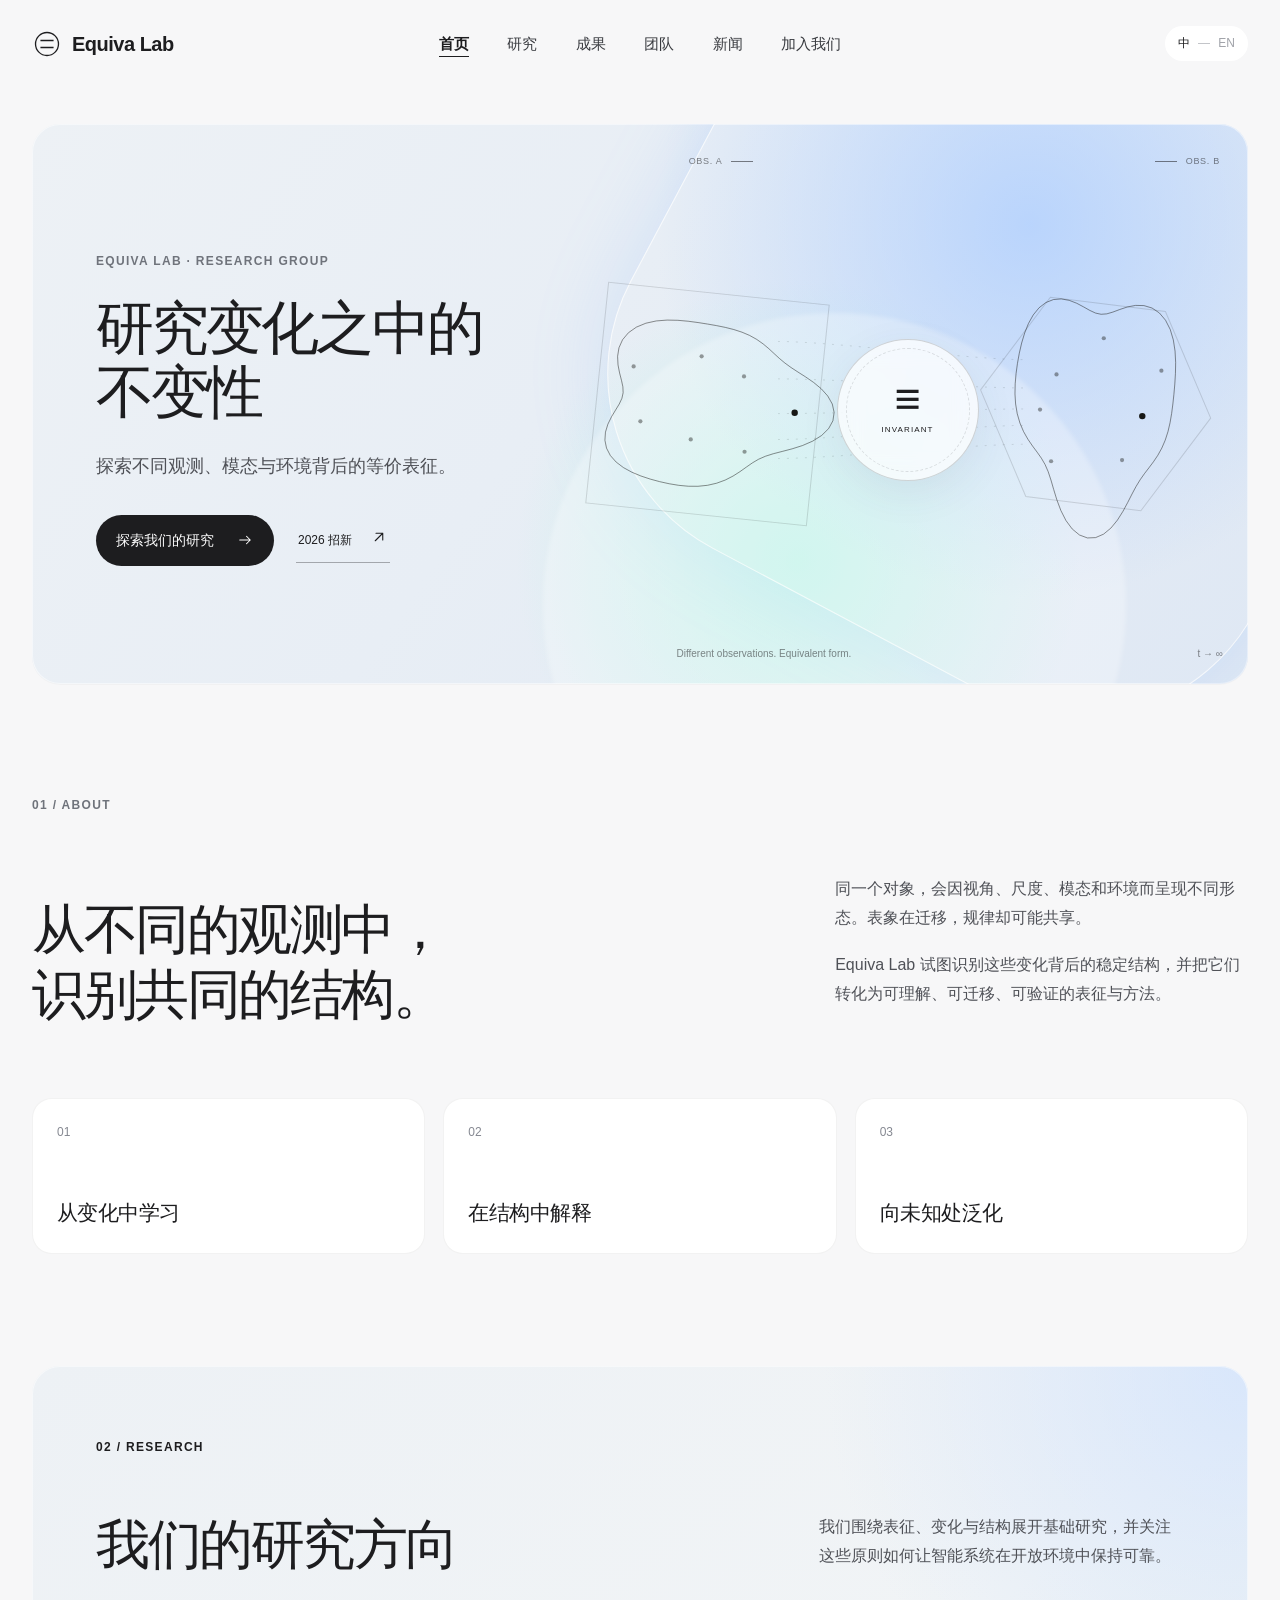
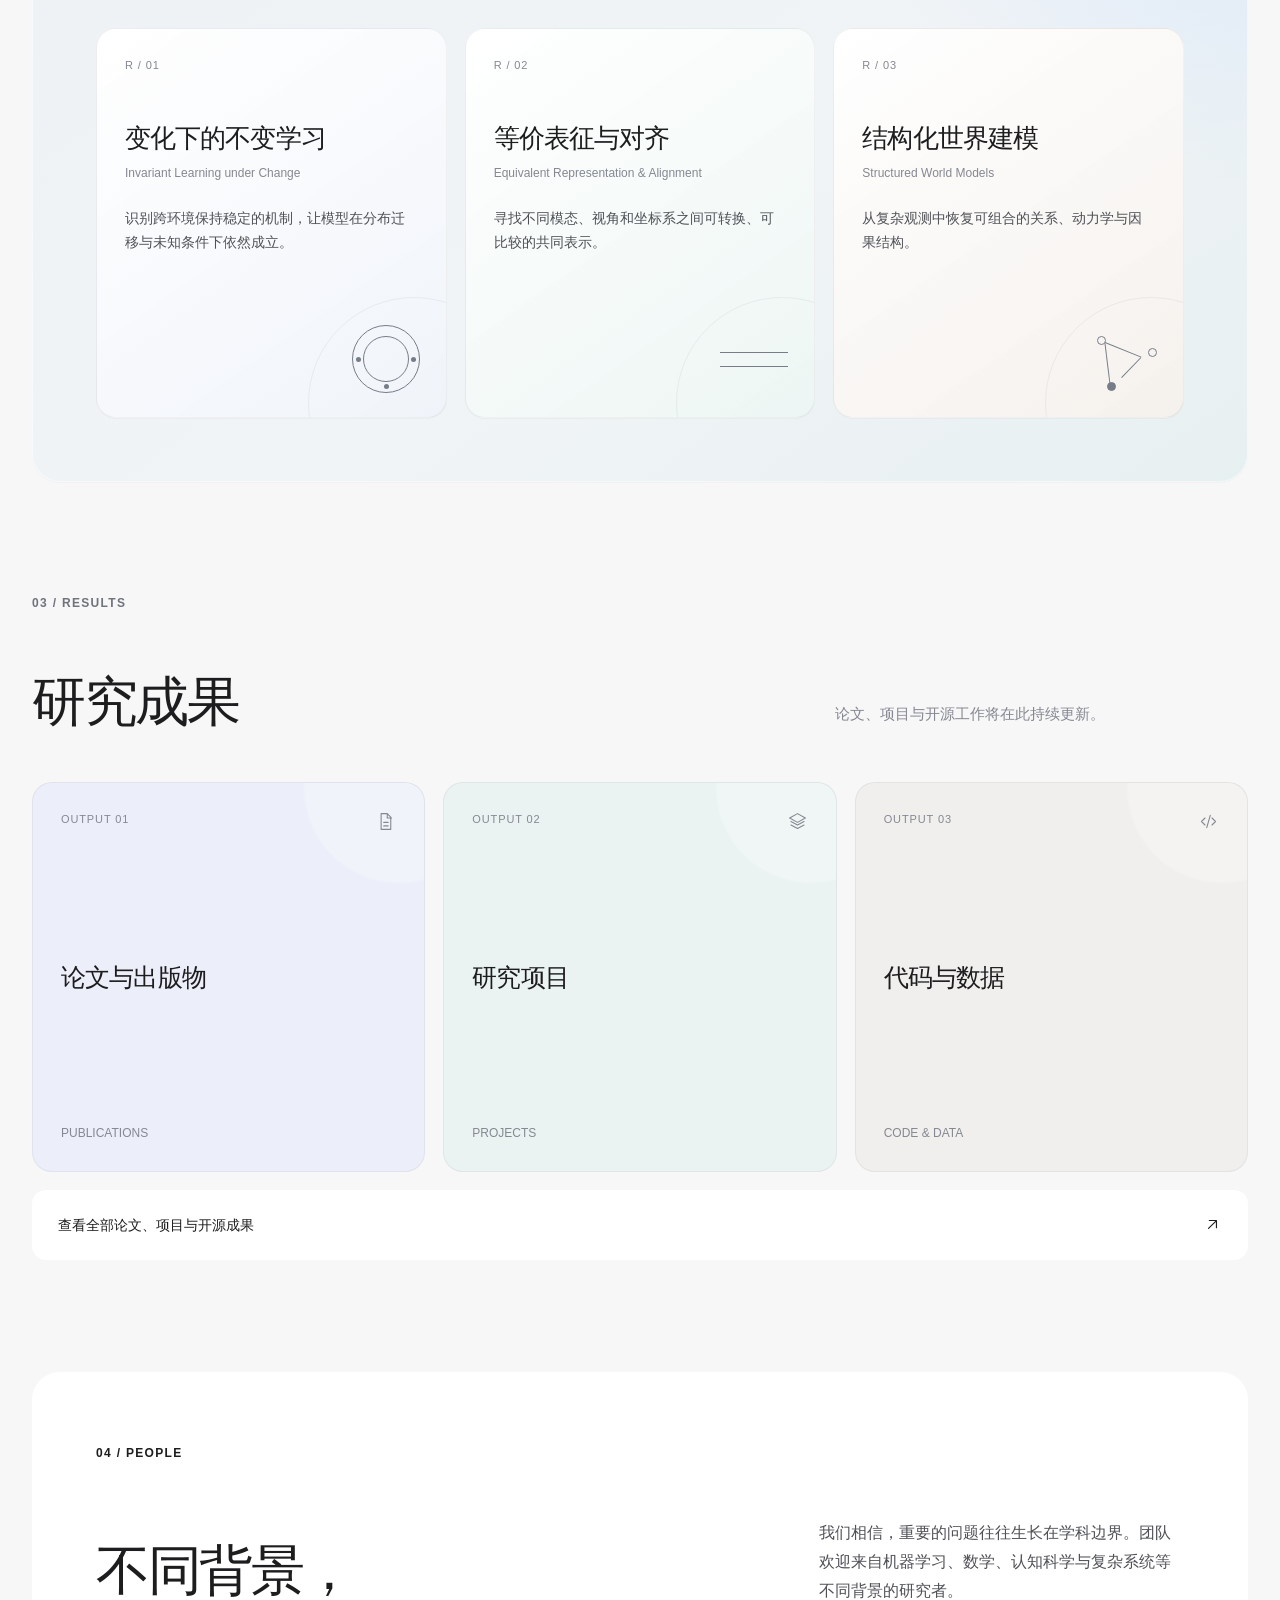
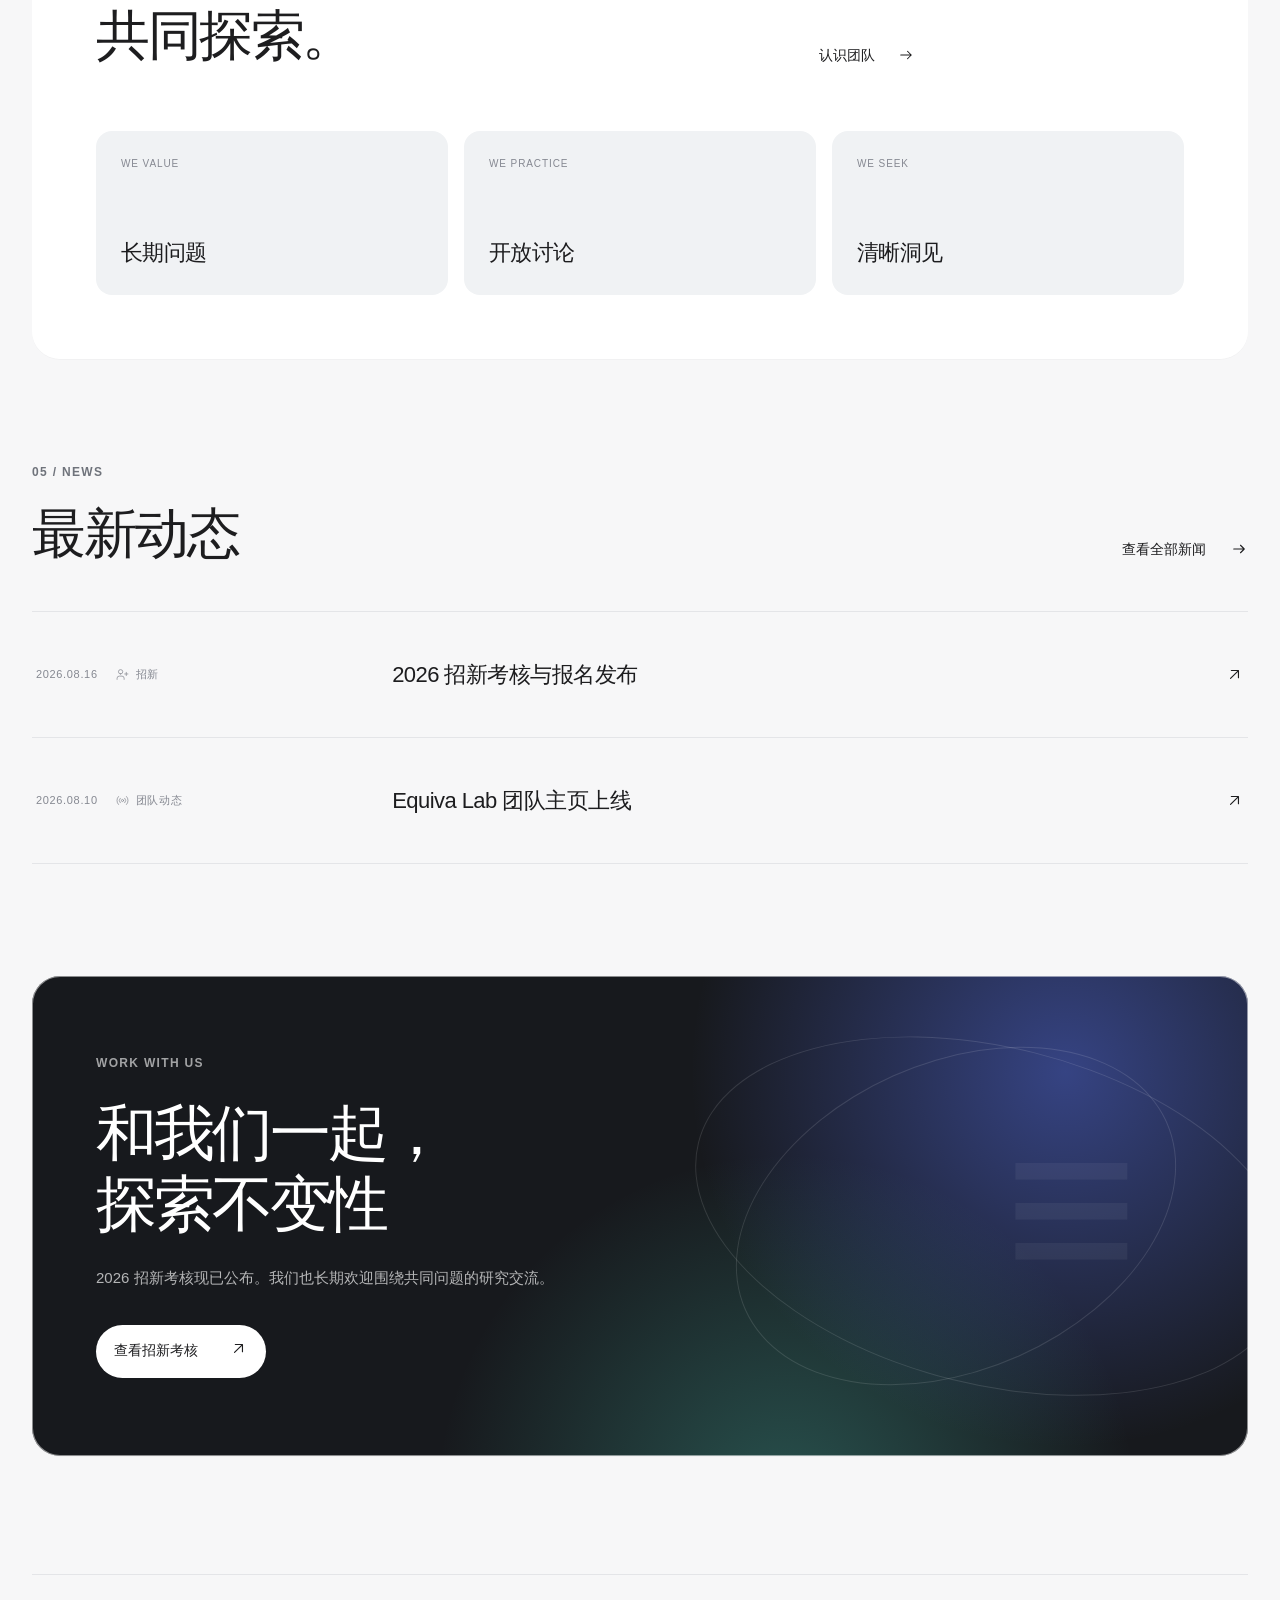
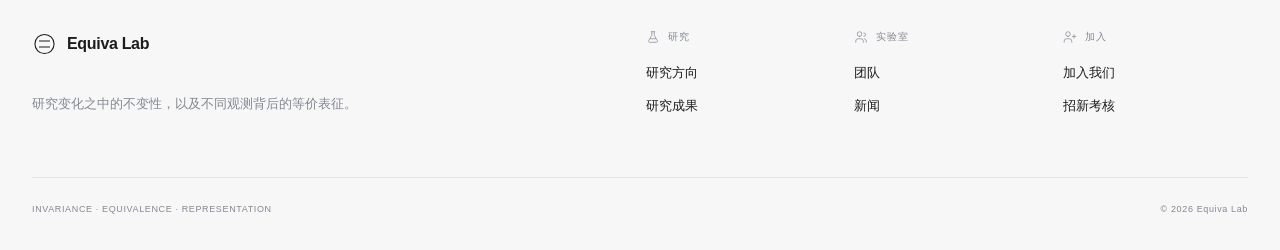
==== commit 3941f6d2: "Add restrained line icon system" ====
--- a/index.html
+++ b/index.html
@@ -60,10 +60,10 @@
           <div class="hero-actions reveal">
             <a class="text-link" href="#research">
               <span data-i18n="hero.cta">探索我们的研究</span>
-              <svg viewBox="0 0 20 20" aria-hidden="true"><path d="M3 10h13M11 5l5 5-5 5" /></svg>
+              <svg class="icon" viewBox="0 0 24 24" aria-hidden="true"><use href="assets/icons.svg#arrow-right"></use></svg>
             </a>
             <a class="hero-secondary-link" href="join.html#assessment">
-              <span data-zh="2026 招新" data-en="2026 Recruitment">2026 招新</span><b>↗</b>
+              <span data-zh="2026 招新" data-en="2026 Recruitment">2026 招新</span><b><svg class="icon" viewBox="0 0 24 24" aria-hidden="true"><use href="assets/icons.svg#arrow-up-right"></use></svg></b>
             </a>
           </div>
         </div>
@@ -161,17 +161,17 @@
 
         <div class="question-grid">
           <article class="question-card reveal">
-            <div class="card-top"><span>OUTPUT 01</span><span class="card-mark">↗</span></div>
+            <div class="card-top"><span>OUTPUT 01</span><span class="card-mark"><svg class="icon" viewBox="0 0 24 24" aria-hidden="true"><use href="assets/icons.svg#file-text"></use></svg></span></div>
             <h3 data-i18n="ideas.q1">论文与出版物</h3>
             <p data-i18n="ideas.q1meta">PUBLICATIONS</p>
           </article>
           <article class="question-card reveal">
-            <div class="card-top"><span>OUTPUT 02</span><span class="card-mark">↗</span></div>
+            <div class="card-top"><span>OUTPUT 02</span><span class="card-mark"><svg class="icon" viewBox="0 0 24 24" aria-hidden="true"><use href="assets/icons.svg#layers"></use></svg></span></div>
             <h3 data-i18n="ideas.q2">研究项目</h3>
             <p data-i18n="ideas.q2meta">PROJECTS</p>
           </article>
           <article class="question-card reveal">
-            <div class="card-top"><span>OUTPUT 03</span><span class="card-mark">↗</span></div>
+            <div class="card-top"><span>OUTPUT 03</span><span class="card-mark"><svg class="icon" viewBox="0 0 24 24" aria-hidden="true"><use href="assets/icons.svg#code"></use></svg></span></div>
             <h3 data-i18n="ideas.q3">代码与数据</h3>
             <p data-i18n="ideas.q3meta">CODE & DATA</p>
           </article>
@@ -179,7 +179,7 @@
 
         <a class="publication-link reveal" href="results.html">
           <span data-i18n="ideas.papers">查看全部论文、项目与开源成果</span>
-          <span class="publication-arrow">↗</span>
+          <span class="publication-arrow"><svg class="icon" viewBox="0 0 24 24" aria-hidden="true"><use href="assets/icons.svg#arrow-up-right"></use></svg></span>
         </a>
       </section>
 
@@ -193,7 +193,7 @@
             <p data-i18n="people.body">我们相信，重要的问题往往生长在学科边界。团队欢迎来自机器学习、数学、认知科学与复杂系统等不同背景的研究者。</p>
             <a class="text-link light-link" href="team.html">
               <span data-i18n="people.cta">认识团队</span>
-              <svg viewBox="0 0 20 20" aria-hidden="true"><path d="M3 10h13M11 5l5 5-5 5" /></svg>
+              <svg class="icon" viewBox="0 0 24 24" aria-hidden="true"><use href="assets/icons.svg#arrow-right"></use></svg>
             </a>
           </div>
         </div>
@@ -211,18 +211,18 @@
             <p class="section-index">05 / NEWS</p>
             <h2 id="home-news-title" data-zh="最新动态" data-en="Latest updates">最新动态</h2>
           </div>
-          <a href="news.html"><span data-zh="查看全部新闻" data-en="View all news">查看全部新闻</span><b>→</b></a>
+          <a href="news.html"><span data-zh="查看全部新闻" data-en="View all news">查看全部新闻</span><b><svg class="icon" viewBox="0 0 24 24" aria-hidden="true"><use href="assets/icons.svg#arrow-right"></use></svg></b></a>
         </div>
         <div class="home-news-list reveal">
           <a href="join.html#assessment" class="home-news-item">
-            <div><time datetime="2026-08-16">2026.08.16</time><span data-zh="招新" data-en="RECRUITMENT">招新</span></div>
+            <div><time datetime="2026-08-16">2026.08.16</time><span class="meta-with-icon"><svg class="icon" viewBox="0 0 24 24" aria-hidden="true"><use href="assets/icons.svg#user-plus"></use></svg><i data-zh="招新" data-en="RECRUITMENT">招新</i></span></div>
             <h3 data-zh="2026 招新考核与报名发布" data-en="2026 recruitment assessment is now available">2026 招新考核与报名发布</h3>
-            <b>↗</b>
+            <b><svg class="icon" viewBox="0 0 24 24" aria-hidden="true"><use href="assets/icons.svg#arrow-up-right"></use></svg></b>
           </a>
           <a href="news.html" class="home-news-item">
-            <div><time datetime="2026-08-10">2026.08.10</time><span data-zh="团队动态" data-en="LAB UPDATE">团队动态</span></div>
+            <div><time datetime="2026-08-10">2026.08.10</time><span class="meta-with-icon"><svg class="icon" viewBox="0 0 24 24" aria-hidden="true"><use href="assets/icons.svg#broadcast"></use></svg><i data-zh="团队动态" data-en="LAB UPDATE">团队动态</i></span></div>
             <h3 data-zh="Equiva Lab 团队主页上线" data-en="The Equiva Lab website is now live">Equiva Lab 团队主页上线</h3>
-            <b>↗</b>
+            <b><svg class="icon" viewBox="0 0 24 24" aria-hidden="true"><use href="assets/icons.svg#arrow-up-right"></use></svg></b>
           </a>
         </div>
       </section>
@@ -235,7 +235,7 @@
         <p class="contact-note reveal" data-i18n="contact.note">我们期待研究合作、学术交流，以及对这些问题同样好奇的新成员。</p>
         <a class="contact-button reveal" href="join.html#assessment">
           <span data-i18n="contact.cta">查看加入方式</span>
-          <span>↗</span>
+          <span><svg class="icon" viewBox="0 0 24 24" aria-hidden="true"><use href="assets/icons.svg#arrow-up-right"></use></svg></span>
         </a>
       </section>
     </main>
--- a/styles.css
+++ b/styles.css
@@ -2726,3 +2726,176 @@
   .assessment-local-nav > div { grid-template-columns: 1fr; gap: 2px; }
   .assessment-local-nav a { justify-content: space-between; padding: 9px 0; border-top: 1px solid rgba(228, 229, 232, 0.72); }
 }
+
+/* Restrained line icon system */
+.icon {
+  width: 18px;
+  height: 18px;
+  flex: 0 0 auto;
+  overflow: visible;
+  fill: none;
+  stroke: currentColor;
+  stroke-width: 1.45;
+  stroke-linecap: round;
+  stroke-linejoin: round;
+  vector-effect: non-scaling-stroke;
+}
+
+.card-mark {
+  display: grid;
+  place-items: center;
+}
+
+.card-mark .icon { width: 21px; height: 21px; stroke-width: 1.25; }
+.publication-arrow,
+.home-news-head > a b,
+.home-news-item > b,
+.page-primary-button b,
+.quiet-button b,
+.dark-button b,
+.directory-panel > a b,
+.inline-cta b,
+.assessment-final > a b {
+  display: grid;
+  place-items: center;
+}
+
+.publication-arrow .icon,
+.home-news-item > b .icon,
+.contact-button .icon,
+.news-arrow .icon { width: 19px; height: 19px; }
+
+.meta-with-icon {
+  display: inline-flex;
+  align-items: center;
+  gap: 7px;
+}
+
+.meta-with-icon .icon {
+  width: 13px;
+  height: 13px;
+  stroke-width: 1.35;
+}
+
+.meta-with-icon i,
+.footer-section-title i {
+  font-style: normal;
+}
+
+.policy-index {
+  display: flex;
+  align-items: center;
+  gap: 16px;
+  color: var(--muted);
+}
+
+.policy-index span {
+  font-size: 9px;
+  letter-spacing: 0.08em;
+}
+
+.policy-index .icon {
+  width: 21px;
+  height: 21px;
+  color: #555b65;
+  stroke-width: 1.25;
+}
+
+.archive-symbol .icon {
+  width: 25px;
+  height: 25px;
+  stroke-width: 1.2;
+}
+
+.directory-icon {
+  width: 20px;
+  height: 20px;
+  color: #626975;
+  stroke-width: 1.25;
+}
+
+.feature-icon {
+  position: absolute;
+  top: 25px;
+  right: 25px;
+  width: 23px;
+  height: 23px;
+  color: #777e88;
+  stroke-width: 1.2;
+  transition: transform 0.45s var(--ease), color 0.3s ease;
+}
+
+.feature-card:hover .feature-icon {
+  color: var(--ink);
+  transform: translateY(-2px) rotate(4deg);
+}
+
+.assessment-local-nav a b .icon {
+  width: 16px;
+  height: 16px;
+  stroke-width: 1.25;
+}
+
+.assessment-card header {
+  position: relative;
+}
+
+.assessment-card-icon {
+  position: absolute;
+  top: 0;
+  right: 0;
+  width: 22px;
+  height: 22px;
+  color: #777e88;
+  stroke-width: 1.2;
+}
+
+.interview-time { position: relative; }
+
+.interview-icon {
+  width: 23px;
+  height: 23px;
+  margin-bottom: 27px;
+  color: rgba(255, 255, 255, 0.58);
+  stroke-width: 1.25;
+}
+
+.appendix-card { position: relative; }
+
+.appendix-icon {
+  position: absolute;
+  top: 30px;
+  right: 30px;
+  width: 22px;
+  height: 22px;
+  color: #747b84;
+  stroke-width: 1.2;
+}
+
+.footer-section-title {
+  display: inline-flex;
+  align-items: center;
+  gap: 8px;
+}
+
+.footer-section-title .icon {
+  width: 14px;
+  height: 14px;
+  stroke-width: 1.25;
+}
+
+.result-entry-links a {
+  display: inline-flex;
+  align-items: center;
+  gap: 7px;
+}
+
+.result-entry-links a .icon { width: 13px; height: 13px; }
+
+@media (max-width: 700px) {
+  .policy-index { align-items: flex-start; flex-direction: column; gap: 8px; }
+  .policy-index .icon { width: 18px; height: 18px; }
+  .feature-icon { top: 23px; right: 23px; }
+  .assessment-card-icon { right: 1px; }
+  .appendix-icon { top: 25px; right: 23px; }
+}
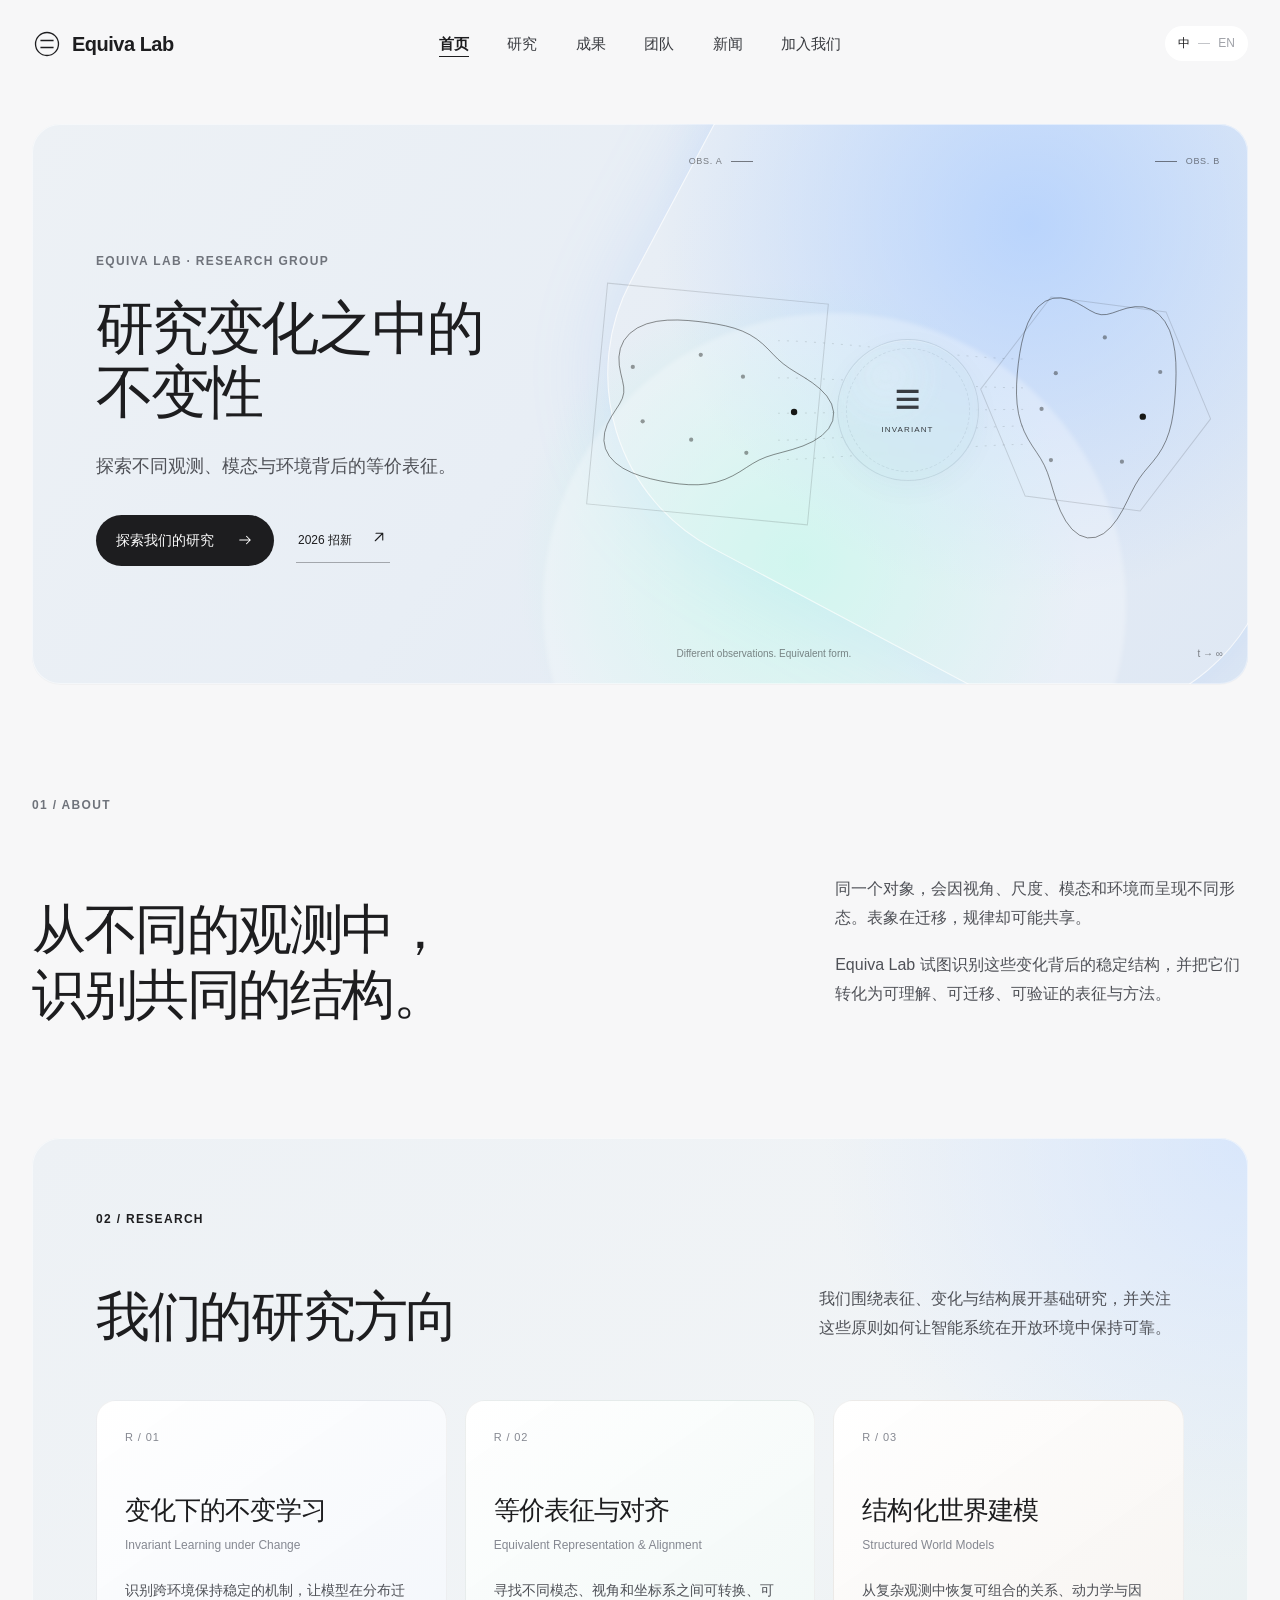
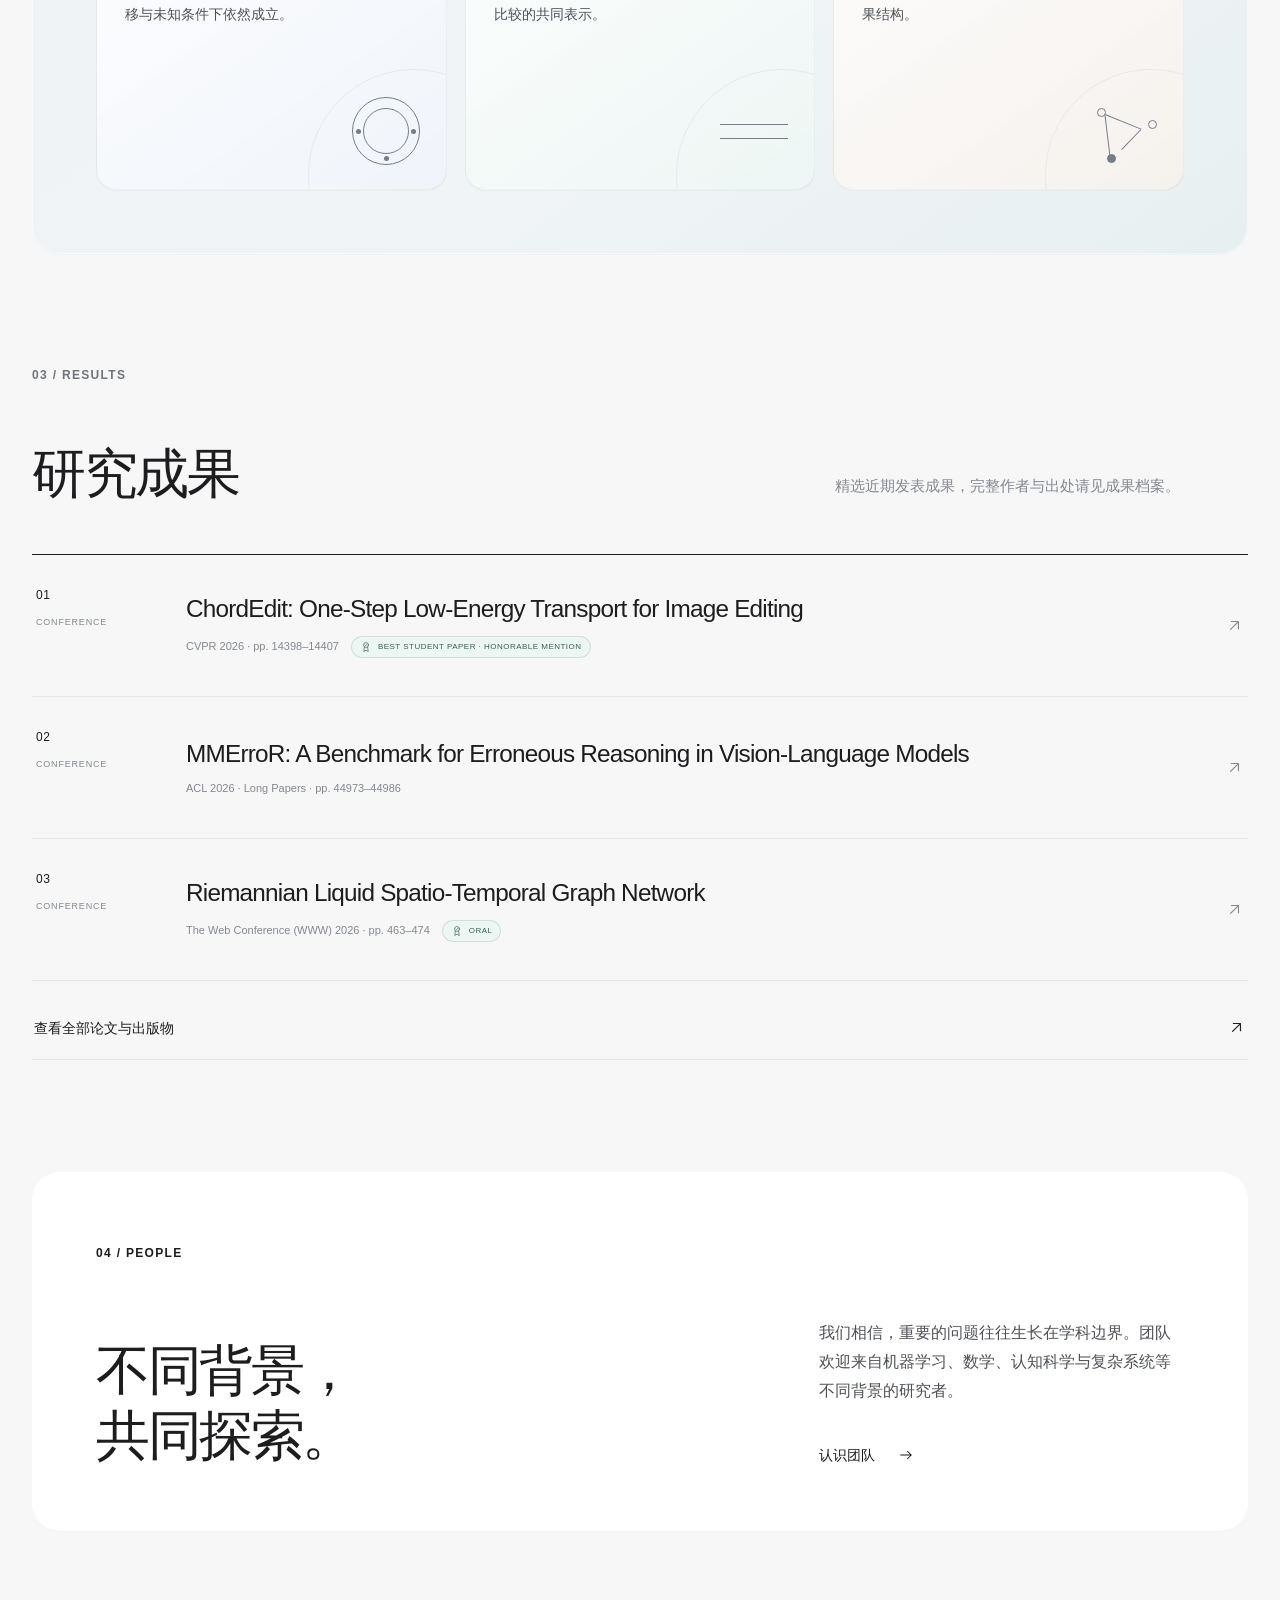
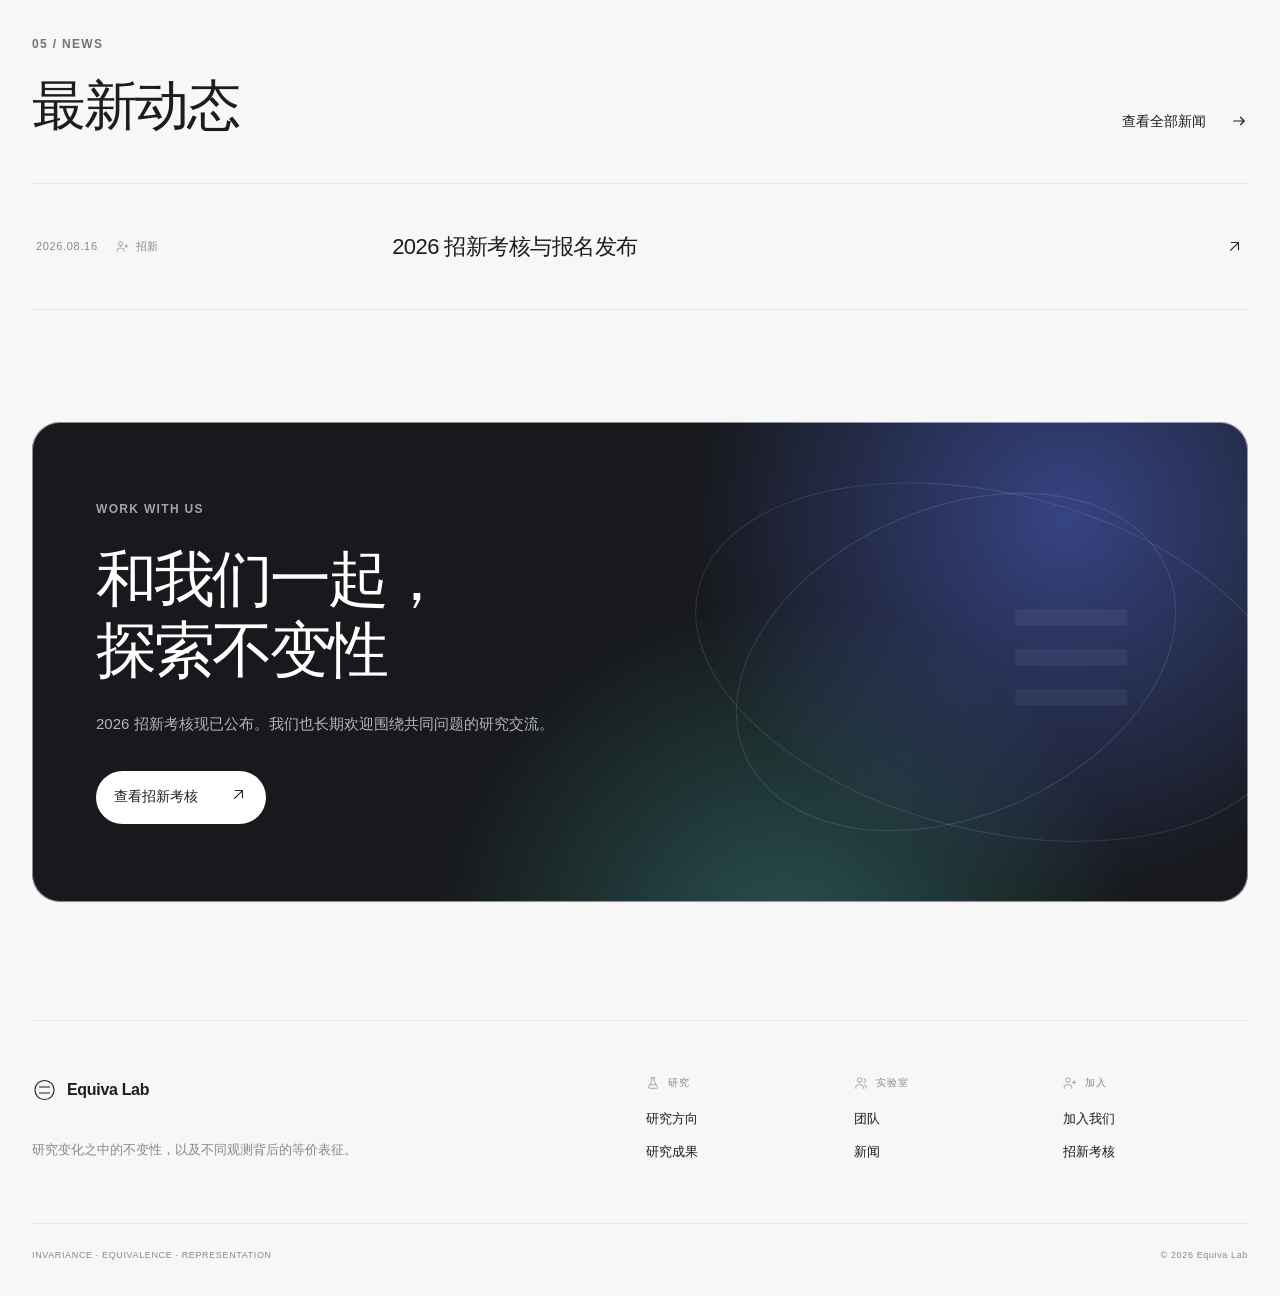
==== commit ba290269: "Refine site content and visual hierarchy" ====
--- a/index.html
+++ b/index.html
@@ -103,11 +103,6 @@
             </p>
           </div>
         </div>
-        <div class="principle-row reveal" aria-label="研究原则">
-          <div><span>01</span><strong data-i18n="about.principle1">从变化中学习</strong></div>
-          <div><span>02</span><strong data-i18n="about.principle2">在结构中解释</strong></div>
-          <div><span>03</span><strong data-i18n="about.principle3">向未知处泛化</strong></div>
-        </div>
       </section>
 
       <section class="research section-pad" id="research">
@@ -156,29 +151,13 @@
         <div class="section-index reveal">03 / <span data-i18n="section.ideas">RESULTS</span></div>
         <div class="ideas-header">
           <h2 class="display-heading reveal" data-i18n-html="ideas.title">研究<span>成果</span></h2>
-          <p class="reveal" data-i18n="ideas.intro">论文、项目与开源工作将在此持续更新。</p>
-        </div>
-
-        <div class="question-grid">
-          <article class="question-card reveal">
-            <div class="card-top"><span>OUTPUT 01</span><span class="card-mark"><svg class="icon" viewBox="0 0 24 24" aria-hidden="true"><use href="assets/icons.svg#file-text"></use></svg></span></div>
-            <h3 data-i18n="ideas.q1">论文与出版物</h3>
-            <p data-i18n="ideas.q1meta">PUBLICATIONS</p>
-          </article>
-          <article class="question-card reveal">
-            <div class="card-top"><span>OUTPUT 02</span><span class="card-mark"><svg class="icon" viewBox="0 0 24 24" aria-hidden="true"><use href="assets/icons.svg#layers"></use></svg></span></div>
-            <h3 data-i18n="ideas.q2">研究项目</h3>
-            <p data-i18n="ideas.q2meta">PROJECTS</p>
-          </article>
-          <article class="question-card reveal">
-            <div class="card-top"><span>OUTPUT 03</span><span class="card-mark"><svg class="icon" viewBox="0 0 24 24" aria-hidden="true"><use href="assets/icons.svg#code"></use></svg></span></div>
-            <h3 data-i18n="ideas.q3">代码与数据</h3>
-            <p data-i18n="ideas.q3meta">CODE & DATA</p>
-          </article>
-        </div>
+          <p class="reveal" data-i18n="ideas.intro">精选近期发表成果，完整作者与出处请见成果档案。</p>
+        </div>
+
+        <div class="home-results-list reveal" data-home-results></div>
 
         <a class="publication-link reveal" href="results.html">
-          <span data-i18n="ideas.papers">查看全部论文、项目与开源成果</span>
+          <span data-i18n="ideas.papers">查看全部论文与出版物</span>
           <span class="publication-arrow"><svg class="icon" viewBox="0 0 24 24" aria-hidden="true"><use href="assets/icons.svg#arrow-up-right"></use></svg></span>
         </a>
       </section>
@@ -197,12 +176,6 @@
             </a>
           </div>
         </div>
-
-        <div class="values-strip reveal">
-          <div><span data-i18n="people.v1small">WE VALUE</span><strong data-i18n="people.v1">长期问题</strong></div>
-          <div><span data-i18n="people.v2small">WE PRACTICE</span><strong data-i18n="people.v2">开放讨论</strong></div>
-          <div><span data-i18n="people.v3small">WE SEEK</span><strong data-i18n="people.v3">清晰洞见</strong></div>
-        </div>
       </section>
 
       <section class="home-news section-pad" aria-labelledby="home-news-title">
@@ -217,11 +190,6 @@
           <a href="join.html#assessment" class="home-news-item">
             <div><time datetime="2026-08-16">2026.08.16</time><span class="meta-with-icon"><svg class="icon" viewBox="0 0 24 24" aria-hidden="true"><use href="assets/icons.svg#user-plus"></use></svg><i data-zh="招新" data-en="RECRUITMENT">招新</i></span></div>
             <h3 data-zh="2026 招新考核与报名发布" data-en="2026 recruitment assessment is now available">2026 招新考核与报名发布</h3>
-            <b><svg class="icon" viewBox="0 0 24 24" aria-hidden="true"><use href="assets/icons.svg#arrow-up-right"></use></svg></b>
-          </a>
-          <a href="news.html" class="home-news-item">
-            <div><time datetime="2026-08-10">2026.08.10</time><span class="meta-with-icon"><svg class="icon" viewBox="0 0 24 24" aria-hidden="true"><use href="assets/icons.svg#broadcast"></use></svg><i data-zh="团队动态" data-en="LAB UPDATE">团队动态</i></span></div>
-            <h3 data-zh="Equiva Lab 团队主页上线" data-en="The Equiva Lab website is now live">Equiva Lab 团队主页上线</h3>
             <b><svg class="icon" viewBox="0 0 24 24" aria-hidden="true"><use href="assets/icons.svg#arrow-up-right"></use></svg></b>
           </a>
         </div>
@@ -242,6 +210,7 @@
 
     <footer class="site-footer" data-site-footer></footer>
 
+    <script src="content/results.js"></script>
     <script src="app.js"></script>
   </body>
 </html>
--- a/styles.css
+++ b/styles.css
@@ -372,18 +372,24 @@
   align-items: center;
   justify-content: center;
   gap: 8px;
-  border: 1px solid rgba(29, 29, 31, 0.18);
+  border: 1px solid rgba(62, 82, 101, 0.13);
   border-radius: 50%;
-  background: rgba(255, 255, 255, 0.72);
-  box-shadow: 0 12px 40px rgba(62, 79, 103, 0.08);
+  color: rgba(29, 31, 35, 0.86);
+  background:
+    radial-gradient(circle at 34% 26%, rgba(255, 255, 255, 0.16), transparent 44%),
+    rgba(191, 218, 228, 0.2);
+  box-shadow:
+    0 8px 28px rgba(62, 79, 103, 0.035),
+    inset 0 1px 0 rgba(255, 255, 255, 0.18);
   transform: translate(-50%, -50%);
-  backdrop-filter: blur(12px);
+  -webkit-backdrop-filter: blur(4px) saturate(104%);
+  backdrop-filter: blur(4px) saturate(104%);
 }
 
 .visual-core::before {
   position: absolute;
   inset: 8px;
-  border: 1px dashed rgba(29, 29, 31, 0.13);
+  border: 1px dashed rgba(58, 79, 96, 0.1);
   border-radius: inherit;
   content: "";
   animation: rotate 24s linear infinite;
@@ -451,41 +457,6 @@
   color: var(--text);
   font-size: 16px;
   line-height: 1.8;
-}
-
-.principle-row {
-  display: grid;
-  grid-template-columns: repeat(3, 1fr);
-  gap: 18px;
-  margin-top: 72px;
-}
-
-.principle-row > div {
-  min-height: 156px;
-  display: flex;
-  flex-direction: column;
-  justify-content: space-between;
-  padding: 24px;
-  border: 1px solid var(--card-border);
-  border-radius: var(--radius-md);
-  background: var(--surface);
-  transition: transform 0.35s var(--ease), box-shadow 0.35s var(--ease);
-}
-
-.principle-row > div:hover {
-  box-shadow: 0 12px 32px rgba(43, 55, 73, 0.055);
-  transform: translateY(-3px);
-}
-
-.principle-row span {
-  color: var(--muted);
-  font-size: 12px;
-}
-
-.principle-row strong {
-  font-size: 21px;
-  font-weight: 500;
-  letter-spacing: -0.025em;
 }
 
 .research {
@@ -676,98 +647,108 @@
   font-size: 15px;
 }
 
-.question-grid {
-  display: grid;
-  grid-template-columns: repeat(3, 1fr);
-  gap: 18px;
-}
-
-.question-card {
-  position: relative;
-  min-height: 390px;
+.home-results-list {
+  border-top: 1px solid var(--ink);
+}
+
+.home-result-item {
+  min-height: 142px;
+  display: grid;
+  grid-template-columns: 116px minmax(0, 1fr) 28px;
+  gap: 34px;
+  align-items: center;
+  padding: 27px 4px;
+  border-bottom: 1px solid var(--line);
+  transition: padding 0.35s var(--ease), background 0.35s ease;
+}
+
+.home-result-item:hover {
+  padding-right: 20px;
+  padding-left: 20px;
+  background: rgba(255, 255, 255, 0.66);
+}
+
+.home-result-meta {
+  align-self: start;
   display: flex;
   flex-direction: column;
-  justify-content: space-between;
-  padding: 28px;
-  overflow: hidden;
-  border: 1px solid var(--card-border);
-  border-radius: var(--radius-md);
-  transition: transform 0.38s var(--ease), box-shadow 0.38s var(--ease);
-}
-
-.question-card::before {
-  position: absolute;
-  top: -90px;
-  right: -70px;
-  width: 190px;
-  aspect-ratio: 1;
-  border-radius: 50%;
-  background: rgba(255, 255, 255, 0.28);
-  content: "";
-  filter: blur(1px);
-  transition: transform 0.6s var(--ease);
-}
-
-.question-card:hover::before {
-  transform: translate(-8px, 8px) scale(1.08);
-}
-
-.question-card > * {
-  position: relative;
-  z-index: 1;
-}
-
-.question-card:nth-child(1) { background: #eceff9; }
-.question-card:nth-child(2) { background: #eaf3f2; }
-.question-card:nth-child(3) { background: #f0efed; }
-
-.question-card:hover {
-  box-shadow: 0 16px 40px rgba(49, 58, 78, 0.08);
-  transform: translateY(-5px);
-}
-
-.card-top {
+  gap: 10px;
+  padding-top: 4px;
+  color: var(--muted);
+  font-size: 9px;
+  letter-spacing: 0.09em;
+}
+
+.home-result-meta span:first-child {
+  color: var(--ink);
+  font-size: 12px;
+  letter-spacing: 0.04em;
+}
+
+.home-result-copy { min-width: 0; }
+
+.home-result-copy h3 {
+  max-width: 980px;
+  margin: 0;
+  font-size: clamp(20px, 1.9vw, 27px);
+  font-weight: 500;
+  letter-spacing: -0.032em;
+  line-height: 1.35;
+}
+
+.home-result-details {
   display: flex;
-  justify-content: space-between;
+  flex-wrap: wrap;
+  align-items: center;
+  gap: 8px 12px;
+  margin-top: 10px;
   color: var(--muted);
   font-size: 11px;
-  letter-spacing: 0.08em;
-}
-
-.card-mark {
-  font-size: 18px;
-  transition: transform 0.35s var(--ease);
-}
-
-.question-card:hover .card-mark {
+  line-height: 1.5;
+}
+
+.home-result-distinction {
+  display: inline-flex;
+  align-items: center;
+  gap: 6px;
+  padding: 4px 8px;
+  border: 1px solid rgba(56, 87, 78, 0.14);
+  border-radius: 999px;
+  color: #386257;
+  background: rgba(222, 243, 236, 0.45);
+  font-size: 8px;
+  letter-spacing: 0.06em;
+  line-height: 1;
+}
+
+.home-result-distinction i { font-style: normal; }
+.home-result-distinction .icon { width: 12px; height: 12px; stroke-width: 1.3; }
+
+.home-result-arrow {
+  justify-self: end;
+  display: grid;
+  place-items: center;
+  color: var(--muted);
+  transition: color 0.3s ease, transform 0.3s var(--ease);
+}
+
+.home-result-arrow .icon { width: 19px; height: 19px; }
+
+.home-result-item:hover .home-result-arrow {
+  color: var(--ink);
   transform: translate(3px, -3px);
 }
 
-.question-card h3 {
-  max-width: 350px;
-  margin: auto 0;
-  font-size: 25px;
-  font-weight: 500;
-  letter-spacing: -0.035em;
-  line-height: 1.5;
-}
-
-.question-card > p {
-  margin: 0;
-  color: var(--muted);
-  font-size: 12px;
-}
-
 .publication-link {
   display: grid;
   grid-template-columns: 1fr auto;
   align-items: center;
-  margin-top: 18px;
-  padding: 24px 26px;
-  border-radius: 14px;
-  background: var(--surface);
+  margin-top: 16px;
+  padding: 20px 2px;
+  border-bottom: 1px solid var(--line);
   font-size: 14px;
   font-weight: 500;
+  transition: padding 0.35s var(--ease), background 0.35s ease;
 }
 
 .publication-arrow {
@@ -777,6 +758,12 @@
 
 .publication-link:hover .publication-arrow {
   transform: translate(3px, -3px);
+}
+
+.publication-link:hover {
+  padding-right: 16px;
+  padding-left: 16px;
+  background: rgba(255, 255, 255, 0.5);
 }
 
 .people {
@@ -791,7 +778,7 @@
   grid-template-columns: 1.25fr 0.75fr;
   gap: clamp(64px, 9vw, 150px);
   align-items: end;
-  margin: 56px 0 64px;
+  margin: 56px 0 0;
 }
 
 .people-copy > p {
@@ -801,42 +788,6 @@
 .light-link {
   margin-top: 20px;
   color: var(--ink);
-}
-
-.values-strip {
-  display: grid;
-  grid-template-columns: repeat(3, 1fr);
-  gap: 16px;
-}
-
-.values-strip div {
-  min-height: 164px;
-  display: flex;
-  flex-direction: column;
-  justify-content: space-between;
-  padding: 24px;
-  border: 1px solid transparent;
-  border-radius: 16px;
-  background: var(--surface-soft);
-  transition: border-color 0.3s ease, background 0.3s ease, transform 0.35s var(--ease);
-}
-
-.values-strip div:hover {
-  border-color: var(--line);
-  background: #fff;
-  transform: translateY(-3px);
-}
-
-.values-strip span {
-  color: var(--muted);
-  font-size: 10px;
-  letter-spacing: 0.09em;
-}
-
-.values-strip strong {
-  font-size: 22px;
-  font-weight: 500;
-  letter-spacing: -0.03em;
 }
 
 .contact {
@@ -998,10 +949,8 @@
   outline-offset: 4px;
 }
 
-.research-item.reveal:nth-child(2),
-.question-card.reveal:nth-child(2) { transition-delay: 0.06s; }
-.research-item.reveal:nth-child(3),
-.question-card.reveal:nth-child(3) { transition-delay: 0.12s; }
+.research-item.reveal:nth-child(2) { transition-delay: 0.06s; }
+.research-item.reveal:nth-child(3) { transition-delay: 0.12s; }
 
 @keyframes rotate {
   to { transform: rotate(360deg); }
@@ -1107,13 +1056,11 @@
     padding: 60px 40px 42px;
   }
 
-  .research-list,
-  .question-grid {
+  .research-list {
     grid-template-columns: 1fr;
   }
 
-  .research-item,
-  .question-card {
+  .research-item {
     min-height: 310px;
   }
 
@@ -1250,18 +1197,6 @@
     font-size: 15px;
   }
 
-  .principle-row,
-  .values-strip {
-    grid-template-columns: 1fr;
-    gap: 12px;
-    margin-top: 50px;
-  }
-
-  .principle-row > div,
-  .values-strip div {
-    min-height: 118px;
-  }
-
   .research,
   .people {
     padding: 48px 20px 20px;
@@ -1273,13 +1208,11 @@
     margin-bottom: 36px;
   }
 
-  .research-list,
-  .question-grid {
+  .research-list {
     gap: 12px;
   }
 
-  .research-item,
-  .question-card {
+  .research-item {
     min-height: 330px;
     padding: 24px;
   }
@@ -1288,21 +1221,35 @@
     margin-top: 38px;
   }
 
-  .research-name h3,
-  .question-card h3 {
+  .research-name h3 {
     font-size: 23px;
   }
 
+  .home-result-item {
+    min-height: 0;
+    grid-template-columns: 36px minmax(0, 1fr) 20px;
+    gap: 14px;
+    padding: 24px 2px;
+  }
+
+  .home-result-item:hover {
+    padding-right: 2px;
+    padding-left: 2px;
+    background: transparent;
+  }
+
+  .home-result-meta span:last-child { display: none; }
+  .home-result-copy h3 { font-size: 18px; line-height: 1.42; }
+  .home-result-details { margin-top: 9px; font-size: 10px; }
+  .home-result-distinction { font-size: 7px; }
+  .home-result-arrow .icon { width: 16px; height: 16px; }
+
   .publication-link {
-    padding: 20px;
+    padding: 20px 2px;
   }
 
   .people-layout {
-    margin-bottom: 48px;
-  }
-
-  .people .values-strip {
-    margin-top: 0;
+    margin-bottom: 0;
   }
 
   .contact {
@@ -1444,7 +1391,7 @@
 
 .results-art i:nth-child(1) { width: 320px; }
 .results-art i:nth-child(2) { width: 220px; border-style: dashed; }
-.results-art i:nth-child(3) { width: 112px; background: rgba(255, 255, 255, 0.6); box-shadow: 0 16px 46px rgba(46, 70, 98, 0.08); }
+.results-art i:nth-child(3) { width: 112px; background: rgba(224, 237, 243, 0.46); box-shadow: 0 12px 38px rgba(46, 70, 98, 0.055); }
 .results-art strong { position: absolute; top: 50%; left: 50%; font-size: 56px; font-weight: 300; transform: translate(-50%, -54%); }
 
 .team-hero {
@@ -1491,7 +1438,7 @@
   transform: translate(-50%, -50%);
 }
 
-.news-art i:nth-child(1) { width: 110px; background: rgba(255, 255, 255, 0.55); }
+.news-art i:nth-child(1) { width: 110px; background: rgba(220, 237, 242, 0.46); }
 .news-art i:nth-child(2) { width: 230px; }
 .news-art i:nth-child(3) { width: 350px; border-style: dashed; }
 .news-art b { position: absolute; top: 50%; left: 50%; width: 12px; aspect-ratio: 1; border-radius: 50%; background: var(--ink); transform: translate(-50%, -50%); box-shadow: 0 0 0 15px rgba(29, 29, 31, 0.05); }
@@ -1542,6 +1489,49 @@
 
 .page-primary-button:hover { transform: translateY(-3px); }
 
+.join-hero-actions {
+  display: flex;
+  align-items: center;
+  gap: 10px;
+  margin-top: 32px;
+}
+
+.join-hero-actions .page-primary-button { margin-top: 0; }
+
+.page-secondary-button {
+  min-width: 156px;
+  display: inline-flex;
+  align-items: center;
+  justify-content: space-between;
+  gap: 28px;
+  padding: 12px 17px;
+  border: 1px solid rgba(255, 255, 255, 0.22);
+  border-radius: 999px;
+  color: rgba(255, 255, 255, 0.88);
+  background: rgba(255, 255, 255, 0.035);
+  font-size: 14px;
+  font-weight: 500;
+  transition: border-color 0.3s ease, background 0.3s ease, transform 0.3s var(--ease);
+}
+
+.page-secondary-button:hover {
+  border-color: rgba(255, 255, 255, 0.38);
+  background: rgba(255, 255, 255, 0.08);
+  transform: translateY(-3px);
+}
+
+.page-primary-button b,
+.page-secondary-button b {
+  display: grid;
+  place-items: center;
+}
+
+.page-primary-button b .icon,
+.page-secondary-button b .icon {
+  width: 16px;
+  height: 16px;
+}
+
 .page-section {
   padding: 118px 0 30px;
 }
@@ -1642,15 +1632,6 @@
 .news-copy h3 { margin: 0 0 13px; font-size: 27px; font-weight: 500; letter-spacing: -0.035em; }
 .news-copy p { max-width: 720px; margin: 0; color: var(--text); font-size: 14px; line-height: 1.75; }
 .news-arrow { justify-self: end; font-size: 20px; }
-.news-empty { margin-top: 18px; padding: 28px; border-radius: 16px; color: var(--muted); background: #fff; }
-.news-empty span { font-size: 9px; letter-spacing: 0.1em; }
-.news-empty p { margin: 10px 0 0; font-size: 14px; }
-
-.subpage-footer {
-  margin-top: 40px;
-  border-top: 1px solid var(--line);
-}
-
 @media (max-width: 1024px) {
   .page-shell { width: min(calc(100% - 48px), var(--max-width)); }
   .page-hero { grid-template-columns: 1fr 0.85fr; }
@@ -1685,7 +1666,6 @@
   .news-item { grid-template-columns: 1fr 26px; gap: 20px; padding: 26px 4px; }
   .news-meta { grid-column: 1 / -1; }
   .news-copy h3 { font-size: 23px; }
-  .subpage-footer { margin-top: 20px; }
 }
 
 /* Editorial refinements */
@@ -1803,38 +1783,147 @@
 
 .home-news-item:hover > b { transform: translate(3px, -3px); }
 
-.archive-bar {
+.results-index:not(:empty) { padding-top: 0; }
+
+.result-year-group {
+  display: grid;
+  grid-template-columns: minmax(150px, 0.27fr) minmax(0, 1.73fr);
+  border-top: 1px solid var(--ink);
+}
+
+.result-year-group + .result-year-group { margin-top: 68px; }
+
+.result-year-head {
+  padding: 31px 30px 0 2px;
+}
+
+.result-year-head-inner {
+  position: sticky;
+  top: 96px;
+}
+
+.result-year-head span {
+  color: var(--muted);
+  font-size: 9px;
+  letter-spacing: 0.1em;
+}
+
+.result-year-head h3 {
+  margin: 12px 0 8px;
+  font-size: 50px;
+  font-weight: 400;
+  letter-spacing: -0.055em;
+  line-height: 1;
+}
+
+.result-year-head p {
+  margin: 0;
+  color: var(--muted);
+  font-size: 11px;
+}
+
+.result-year-list { border-left: 1px solid var(--line); }
+
+.result-entry {
+  position: relative;
+  min-height: 158px;
+  display: grid;
+  grid-template-columns: 78px minmax(0, 1fr) minmax(130px, 0.28fr);
+  gap: 28px;
+  align-items: center;
+  padding: 31px 4px 31px 34px;
+  border-bottom: 1px solid var(--line);
+  transition: background 0.35s ease, box-shadow 0.35s ease;
+}
+
+.result-entry:hover {
+  background: rgba(255, 255, 255, 0.7);
+  box-shadow: inset 2px 0 0 rgba(29, 29, 31, 0.14);
+}
+
+.result-entry.has-distinction {
+  background:
+    radial-gradient(circle at 96% 2%, rgba(183, 216, 255, 0.17), transparent 35%),
+    rgba(255, 255, 255, 0.48);
+}
+
+.result-entry-meta {
+  align-self: start;
   display: flex;
-  align-items: center;
-  justify-content: space-between;
-  gap: 24px;
-  padding: 16px 2px;
-  border-top: 1px solid var(--line);
-  border-bottom: 1px solid var(--line);
+  flex-direction: column;
+  gap: 9px;
+  padding-top: 5px;
   color: var(--muted);
+  font-size: 9px;
+  letter-spacing: 0.09em;
+}
+
+.result-entry-meta span:first-child {
+  color: var(--ink);
+  font-size: 12px;
+  letter-spacing: 0.04em;
+}
+
+.result-entry-content { min-width: 0; }
+
+.result-entry-content h3 {
+  max-width: 850px;
+  margin: 0 0 11px;
+  font-size: clamp(19px, 1.65vw, 23px);
+  font-weight: 500;
+  letter-spacing: -0.027em;
+  line-height: 1.34;
+}
+
+.result-entry-authors {
+  margin: 0;
+  color: var(--text);
+  font-size: 12px;
+  line-height: 1.65;
+}
+
+.result-entry-venue {
+  display: flex;
+  flex-wrap: wrap;
+  align-items: center;
+  gap: 8px 12px;
+  margin-top: 8px;
+  color: #343840;
+  font-size: 11px;
+  line-height: 1.5;
+}
+
+.result-distinction {
+  display: inline-flex;
+  align-items: center;
+  gap: 6px;
+  padding: 4px 8px;
+  border: 1px solid rgba(56, 87, 78, 0.16);
+  border-radius: 999px;
+  color: #386257;
+  background: rgba(222, 243, 236, 0.5);
+  font-size: 8px;
+  letter-spacing: 0.06em;
+  line-height: 1;
+}
+
+.result-distinction i { font-style: normal; }
+.result-distinction .icon { width: 12px; height: 12px; stroke-width: 1.35; }
+.result-entry-links { justify-self: end; display: flex; flex-wrap: wrap; justify-content: flex-end; gap: 10px; }
+.result-entry-links a {
+  padding: 8px 11px;
+  border: 1px solid var(--line);
+  border-radius: 999px;
+  background: rgba(255, 255, 255, 0.58);
   font-size: 10px;
-  letter-spacing: 0.08em;
-}
-
-.results-index:not(:empty) { border-bottom: 1px solid var(--line); }
-
-.result-entry {
-  min-height: 180px;
-  display: grid;
-  grid-template-columns: 0.45fr 1.35fr 0.55fr;
-  gap: 44px;
-  align-items: center;
-  padding: 30px 4px;
-  border-bottom: 1px solid var(--line);
-  transition: padding 0.35s var(--ease), background 0.35s ease;
-}
-
-.result-entry:hover { padding-right: 22px; padding-left: 22px; background: #fff; }
-.result-entry-meta { display: flex; flex-direction: column; gap: 10px; color: var(--muted); font-size: 10px; letter-spacing: 0.08em; }
-.result-entry-content h3 { margin: 0 0 12px; font-size: 25px; font-weight: 500; letter-spacing: -0.03em; }
-.result-entry-content p { margin: 0; color: var(--text); font-size: 13px; }
-.result-entry-links { justify-self: end; display: flex; flex-wrap: wrap; justify-content: flex-end; gap: 10px; }
-.result-entry-links a { padding: 8px 12px; border: 1px solid var(--line); border-radius: 999px; font-size: 11px; }
+  transition: color 0.25s ease, border-color 0.25s ease, background 0.25s ease;
+}
+
+.result-entry-links a:hover {
+  color: #fff;
+  border-color: var(--ink);
+  background: var(--ink);
+}
 
 .archive-empty {
   min-height: 250px;
@@ -1923,11 +2012,16 @@
 }
 
 .footer-bottom p { margin: 0; }
-.subpage-footer { margin-top: 60px; border-top: 0; }
+.subpage-footer { margin-top: 40px; border-top: 0; }
 
 @media (max-width: 1024px) {
   .site-footer { width: min(calc(100% - 48px), var(--max-width)); }
   .footer-main { grid-template-columns: 0.8fr 1.2fr; gap: 50px; }
+  .result-year-group { grid-template-columns: 112px minmax(0, 1fr); }
+  .result-year-head { padding-right: 18px; }
+  .result-year-head h3 { font-size: 40px; }
+  .result-entry { grid-template-columns: 56px minmax(0, 1fr); gap: 22px; }
+  .result-entry-links { grid-column: 2; justify-self: start; justify-content: flex-start; }
 }
 
 @media (max-width: 700px) {
@@ -1937,107 +2031,36 @@
   .home-news-item { grid-template-columns: 1fr 24px; gap: 15px; padding: 24px 2px; }
   .home-news-item > div { grid-column: 1 / -1; }
   .home-news-item h3 { font-size: 20px; }
-  .archive-bar { align-items: flex-start; flex-direction: column; gap: 8px; }
   .archive-empty { min-height: 300px; grid-template-columns: 1fr; gap: 22px; }
   .archive-empty h3 { font-size: 23px; }
-  .result-entry { grid-template-columns: 1fr; gap: 18px; padding: 26px 2px; }
-  .result-entry-links { justify-self: start; justify-content: flex-start; }
+  .results-index:not(:empty) { padding-top: 0; }
+  .result-year-group { grid-template-columns: 1fr; }
+  .result-year-group + .result-year-group { margin-top: 52px; }
+  .result-year-head { padding: 22px 2px 21px; }
+  .result-year-head-inner { position: static; display: grid; grid-template-columns: 1fr auto; align-items: end; gap: 4px 20px; }
+  .result-year-head span { grid-column: 1 / -1; }
+  .result-year-head h3 { margin: 7px 0 0; font-size: 38px; }
+  .result-year-head p { padding-bottom: 3px; }
+  .result-year-list { border-left: 0; }
+  .result-entry { min-height: 0; grid-template-columns: 36px minmax(0, 1fr); gap: 16px; padding: 26px 2px; }
+  .result-entry-meta { gap: 7px; }
+  .result-entry-meta span:last-child { writing-mode: vertical-rl; }
+  .result-entry-content h3 { font-size: 19px; line-height: 1.38; }
+  .result-entry-authors { font-size: 11px; }
+  .result-entry-venue { font-size: 10px; }
+  .result-entry-links { grid-column: 2; justify-self: start; justify-content: flex-start; }
+  .result-entry:hover { background: transparent; box-shadow: none; }
+  .result-entry.has-distinction:hover { background: radial-gradient(circle at 96% 2%, rgba(183, 216, 255, 0.17), transparent 35%), rgba(255, 255, 255, 0.48); }
   .site-footer { width: calc(100% - 32px); margin-top: 84px; padding-bottom: 28px; }
   .footer-main { grid-template-columns: 1fr; gap: 42px; padding: 42px 0; }
   .footer-links { gap: 16px; }
   .footer-links span { font-size: 9px; }
   .footer-links a { font-size: 12px; }
   .footer-bottom { align-items: flex-start; flex-direction: column; gap: 10px; }
-  .subpage-footer { margin-top: 36px; }
+  .subpage-footer { margin-top: 28px; }
 }
 
 /* Recruitment and assessment */
-.recruitment-callout {
-  min-height: 184px;
-  display: grid;
-  grid-template-columns: 0.48fr 1.1fr auto;
-  gap: 46px;
-  align-items: center;
-  margin-top: 20px;
-  padding: 34px 38px;
-  border: 1px solid rgba(51, 72, 132, 0.06);
-  border-radius: var(--radius-md);
-  background:
-    radial-gradient(circle at 92% 14%, rgba(173, 197, 255, 0.42), transparent 34%),
-    linear-gradient(135deg, #f2f4f9, #eef4f2);
-}
-
-.recruitment-callout-meta {
-  display: flex;
-  align-items: center;
-  gap: 10px;
-  color: var(--muted);
-  font-size: 10px;
-  font-weight: 600;
-  letter-spacing: 0.09em;
-}
-
-.status-dot {
-  width: 7px;
-  height: 7px;
-  flex: 0 0 auto;
-  border-radius: 50%;
-  background: #2d9c76;
-  box-shadow: 0 0 0 5px rgba(45, 156, 118, 0.1);
-}
-
-.recruitment-callout-copy h2 {
-  margin: 0 0 9px;
-  font-size: clamp(28px, 3vw, 40px);
-  font-weight: 500;
-  letter-spacing: -0.04em;
-  line-height: 1.2;
-}
-
-.recruitment-callout-copy p {
-  margin: 0;
-  color: var(--text);
-  font-size: 13px;
-}
-
-.recruitment-callout-actions {
-  display: flex;
-  gap: 10px;
-}
-
-.quiet-button,
-.dark-button {
-  min-width: 132px;
-  display: inline-flex;
-  align-items: center;
-  justify-content: space-between;
-  gap: 22px;
-  padding: 12px 16px;
-  border: 1px solid rgba(29, 29, 31, 0.12);
-  border-radius: 999px;
-  background: rgba(255, 255, 255, 0.52);
-  font-size: 12px;
-  font-weight: 500;
-  transition: color 0.3s ease, background 0.3s ease, transform 0.3s var(--ease);
-}
-
-.quiet-button b,
-.dark-button b {
-  font-size: 15px;
-  font-weight: 400;
-}
-
-.dark-button {
-  color: #fff;
-  border-color: var(--ink);
-  background: var(--ink);
-}
-
-.quiet-button:hover,
-.dark-button:hover { transform: translateY(-2px); }
-.quiet-button:hover { background: #fff; }
-.dark-button:hover { background: #303238; }
-
 .assessment-page { padding-bottom: 70px; }
 
 .assessment-intro { padding-bottom: 68px; }
@@ -2411,8 +2434,6 @@
 .assessment-final > a:hover { transform: translateY(-3px); }
 
 @media (max-width: 1024px) {
-  .recruitment-callout { grid-template-columns: 0.4fr 1fr; gap: 28px; }
-  .recruitment-callout-actions { grid-column: 2; }
   .assessment-card-grid { grid-template-columns: 1fr; }
   .assessment-card { padding: 34px; }
   .appendix-grid { grid-template-columns: 1fr; }
@@ -2420,16 +2441,6 @@
 }
 
 @media (max-width: 700px) {
-  .recruitment-callout {
-    min-height: 0;
-    grid-template-columns: 1fr;
-    gap: 22px;
-    margin-top: 12px;
-    padding: 28px 22px;
-    border-radius: 18px;
-  }
-  .recruitment-callout-actions { grid-column: 1; flex-direction: column; }
-  .quiet-button, .dark-button { width: 100%; }
   .assessment-page { padding-bottom: 25px; }
   .assessment-intro { padding-bottom: 46px; }
   .assessment-note { grid-template-columns: 1fr; gap: 15px; padding: 24px 2px; }
@@ -2506,53 +2517,11 @@
 
 .archive-empty p { max-width: 700px; line-height: 1.75; }
 
-.policy-list {
-  border-top: 1px solid var(--ink);
-}
-
-.policy-item {
-  min-height: 142px;
-  display: grid;
-  grid-template-columns: 0.24fr 0.8fr 1.25fr;
-  gap: 42px;
-  align-items: center;
-  padding: 27px 2px;
-  border-bottom: 1px solid var(--line);
-  transition: padding 0.35s var(--ease), background 0.35s ease;
-}
-
-.policy-item:hover {
-  padding-right: 20px;
-  padding-left: 20px;
-  background: rgba(255, 255, 255, 0.72);
-}
-
-.policy-item > span {
-  color: var(--muted);
-  font-size: 10px;
-  letter-spacing: 0.08em;
-}
-
-.policy-item h3 {
-  margin: 0;
-  font-size: 21px;
-  font-weight: 500;
-  letter-spacing: -0.025em;
-}
-
-.policy-item p {
-  max-width: 630px;
-  margin: 0;
-  color: var(--text);
-  font-size: 13px;
-  line-height: 1.75;
-}
-
 .directory-panel {
-  min-height: 240px;
-  display: grid;
-  grid-template-columns: 0.55fr 1.2fr auto;
-  gap: 54px;
+  min-height: 210px;
+  display: grid;
+  grid-template-columns: 0.35fr 1.65fr;
+  gap: 48px;
   align-items: center;
   padding: 38px;
   border: 1px solid var(--card-border);
@@ -2564,26 +2533,12 @@
 }
 
 .directory-status {
-  display: grid;
-  grid-template-columns: auto 1fr;
-  gap: 12px 11px;
+  display: flex;
+  gap: 11px;
   align-items: center;
   color: var(--muted);
   font-size: 9px;
   letter-spacing: 0.09em;
-}
-
-.directory-status b {
-  grid-column: 2;
-  justify-self: start;
-  padding: 5px 9px;
-  border: 1px solid rgba(45, 156, 118, 0.22);
-  border-radius: 999px;
-  color: #24785e;
-  background: rgba(45, 156, 118, 0.06);
-  font-size: 9px;
-  font-weight: 500;
-  letter-spacing: 0.06em;
 }
 
 .directory-copy h3 {
@@ -2601,48 +2556,11 @@
   line-height: 1.8;
 }
 
-.directory-panel > a {
-  min-width: 154px;
-  display: inline-flex;
-  align-items: center;
-  justify-content: space-between;
-  gap: 24px;
-  padding: 12px 16px;
-  border-radius: 999px;
-  color: #fff;
-  background: var(--ink);
-  font-size: 12px;
-  font-weight: 500;
-  transition: transform 0.3s var(--ease), background 0.3s ease;
-}
-
-.directory-panel > a b { font-size: 15px; font-weight: 400; }
-.directory-panel > a:hover { background: #303238; transform: translateY(-2px); }
-
 .news-item .news-arrow {
   transition: transform 0.3s var(--ease);
 }
 
 .news-item:hover .news-arrow { transform: translate(3px, -3px); }
-
-.news-empty {
-  display: grid;
-  grid-template-columns: 0.35fr 1.65fr;
-  gap: 38px;
-  margin-top: 18px;
-  padding: 22px 2px;
-  border-top: 1px solid var(--line);
-  border-bottom: 1px solid var(--line);
-  border-radius: 0;
-  background: transparent;
-}
-
-.news-empty p {
-  max-width: 680px;
-  margin: 0;
-  color: var(--text);
-  line-height: 1.75;
-}
 
 .assessment-local-nav {
   min-height: 70px;
@@ -2707,21 +2625,17 @@
 }
 
 @media (max-width: 1024px) {
-  .policy-item { grid-template-columns: 0.16fr 0.72fr 1.12fr; gap: 28px; }
-  .directory-panel { grid-template-columns: 0.45fr 1.2fr; gap: 32px; }
-  .directory-panel > a { grid-column: 2; justify-self: start; }
+  .directory-panel { grid-template-columns: 0.4fr 1.6fr; gap: 32px; }
 }
 
 @media (max-width: 700px) {
   .hero-actions { align-items: flex-start; flex-direction: column; gap: 13px; }
   .hero-secondary-link { margin-left: 2px; }
+  .join-hero-actions { align-items: flex-start; flex-direction: column; gap: 9px; }
+  .join-hero-actions .page-primary-button,
+  .join-hero-actions .page-secondary-button { width: min(100%, 280px); }
   .archive-empty { min-height: 280px; padding: 27px 22px; }
-  .policy-item { min-height: 0; grid-template-columns: 34px 1fr; gap: 12px; padding: 25px 2px; }
-  .policy-item p { grid-column: 2; }
-  .policy-item:hover { padding-right: 2px; padding-left: 2px; background: transparent; }
-  .directory-panel { min-height: 390px; grid-template-columns: 1fr; gap: 28px; padding: 28px 22px; }
-  .directory-panel > a { grid-column: 1; width: 100%; }
-  .news-empty { grid-template-columns: 1fr; gap: 12px; padding: 22px 2px; }
+  .directory-panel { min-height: 260px; grid-template-columns: 1fr; gap: 26px; padding: 28px 22px; }
   .assessment-local-nav { grid-template-columns: 1fr; gap: 10px; padding: 19px 22px; }
   .assessment-local-nav > div { grid-template-columns: 1fr; gap: 2px; }
   .assessment-local-nav a { justify-content: space-between; padding: 9px 0; border-top: 1px solid rgba(228, 229, 232, 0.72); }
@@ -2741,19 +2655,11 @@
   vector-effect: non-scaling-stroke;
 }
 
-.card-mark {
-  display: grid;
-  place-items: center;
-}
-
-.card-mark .icon { width: 21px; height: 21px; stroke-width: 1.25; }
 .publication-arrow,
 .home-news-head > a b,
 .home-news-item > b,
 .page-primary-button b,
-.quiet-button b,
-.dark-button b,
-.directory-panel > a b,
+.page-secondary-button b,
 .inline-cta b,
 .assessment-final > a b {
   display: grid;
@@ -2780,25 +2686,6 @@
 .meta-with-icon i,
 .footer-section-title i {
   font-style: normal;
-}
-
-.policy-index {
-  display: flex;
-  align-items: center;
-  gap: 16px;
-  color: var(--muted);
-}
-
-.policy-index span {
-  font-size: 9px;
-  letter-spacing: 0.08em;
-}
-
-.policy-index .icon {
-  width: 21px;
-  height: 21px;
-  color: #555b65;
-  stroke-width: 1.25;
 }
 
 .archive-symbol .icon {
@@ -2893,8 +2780,6 @@
 .result-entry-links a .icon { width: 13px; height: 13px; }
 
 @media (max-width: 700px) {
-  .policy-index { align-items: flex-start; flex-direction: column; gap: 8px; }
-  .policy-index .icon { width: 18px; height: 18px; }
   .feature-icon { top: 23px; right: 23px; }
   .assessment-card-icon { right: 1px; }
   .appendix-icon { top: 25px; right: 23px; }
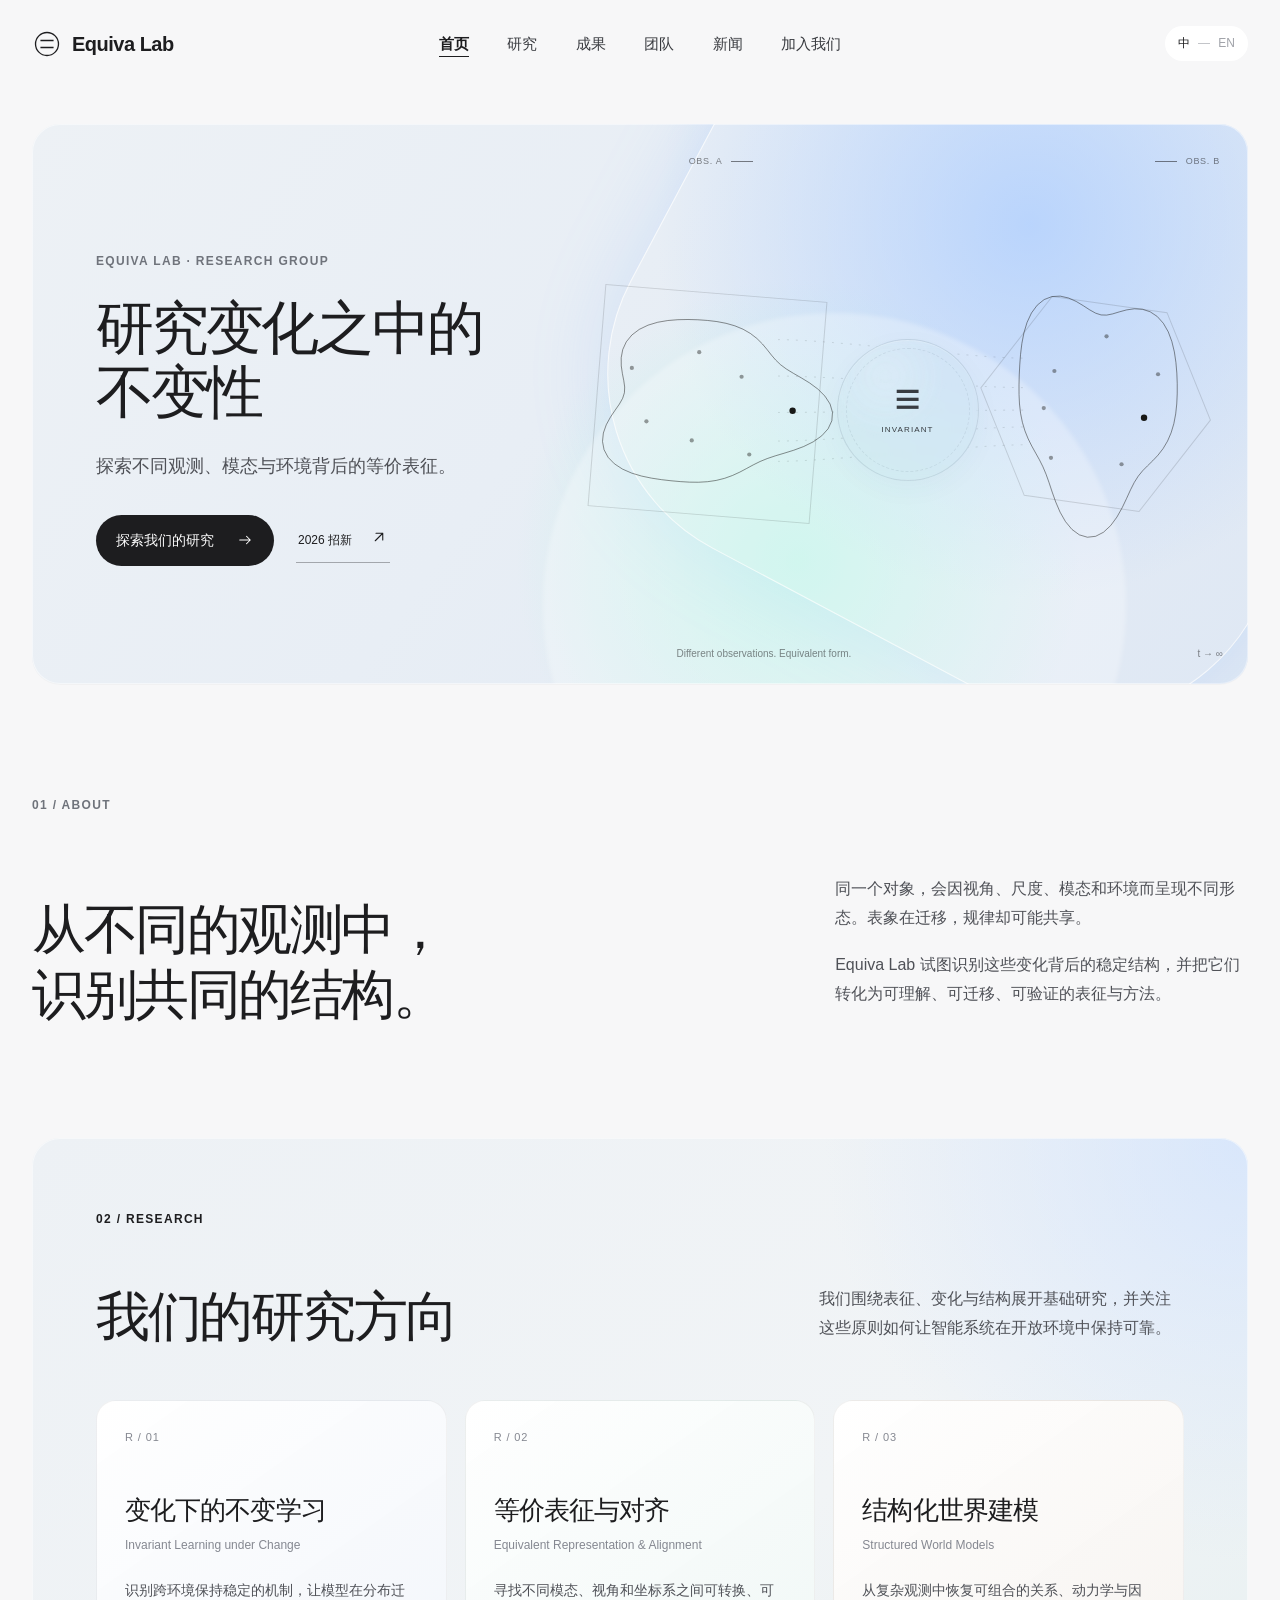
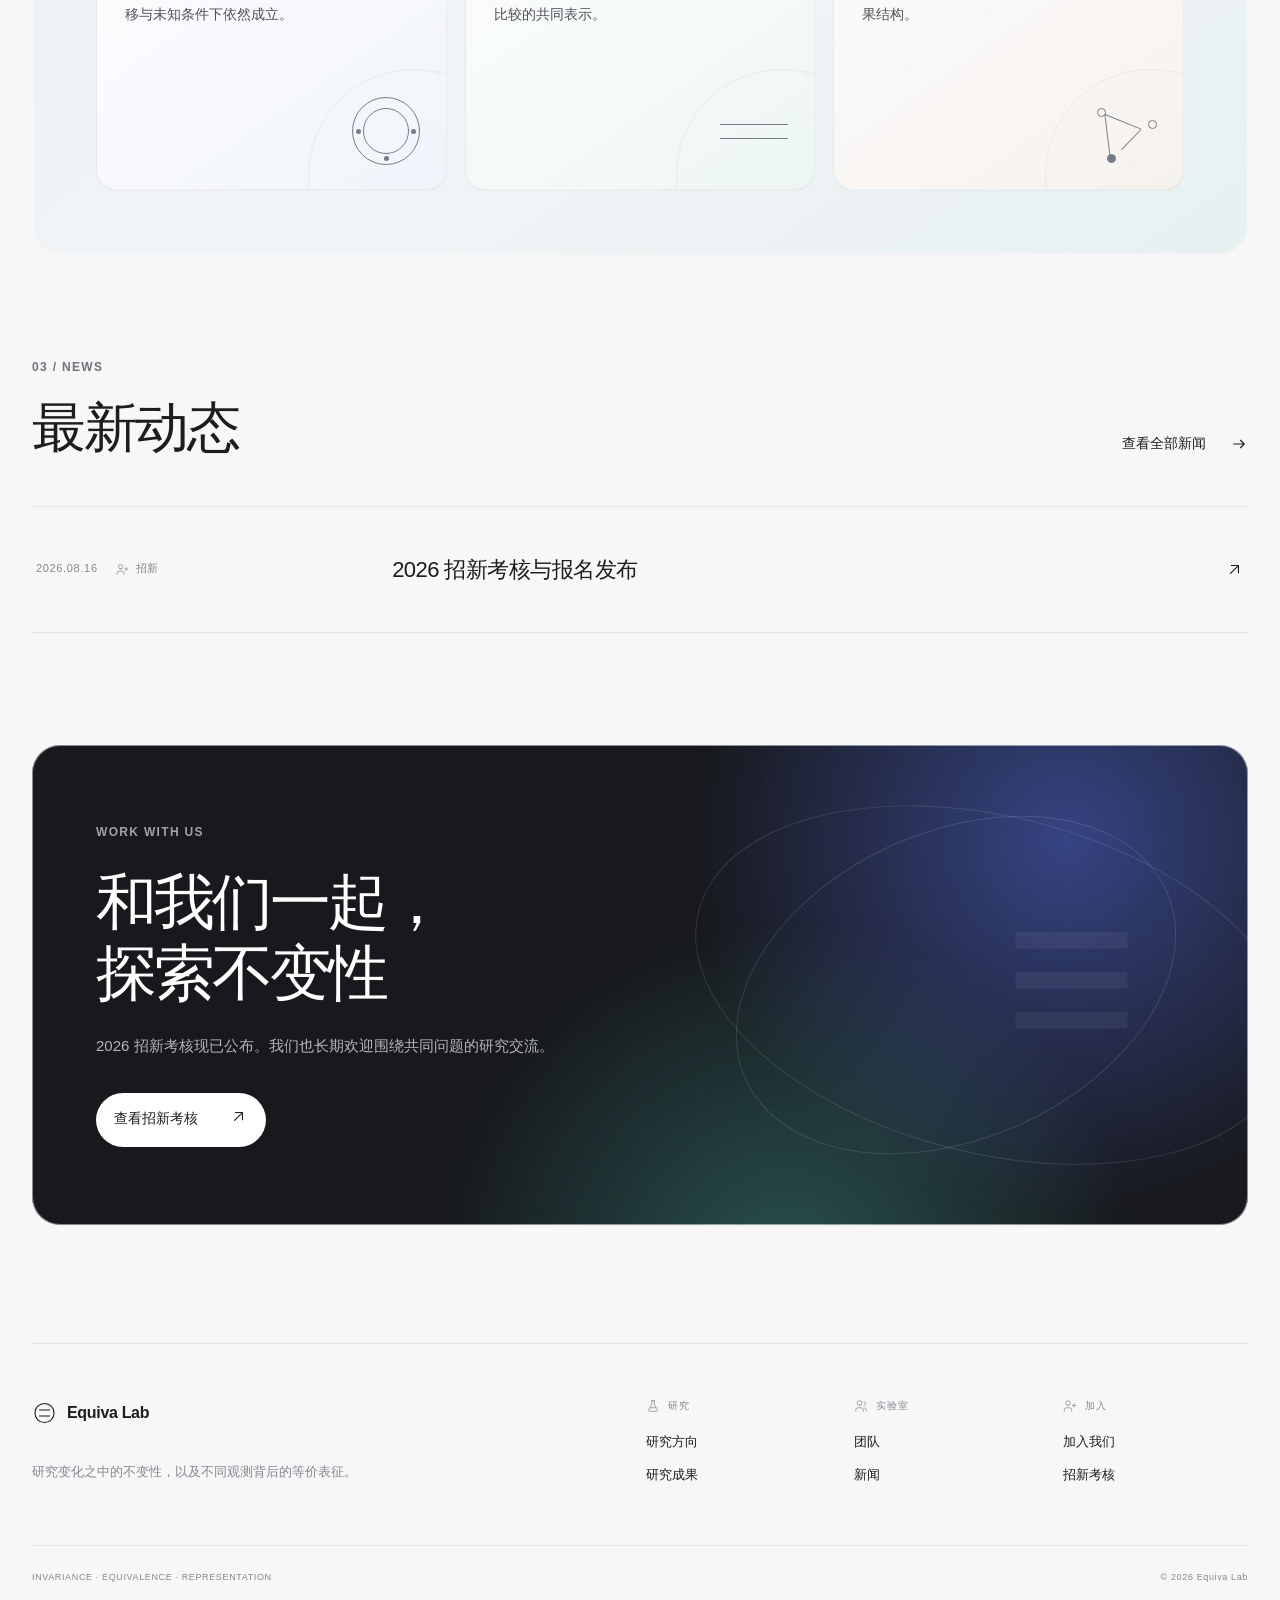
==== commit 86fb853d: "Simplify homepage and update recruitment wording" ====
--- a/index.html
+++ b/index.html
@@ -147,41 +147,10 @@
         </div>
       </section>
 
-      <section class="ideas section-pad" id="ideas">
-        <div class="section-index reveal">03 / <span data-i18n="section.ideas">RESULTS</span></div>
-        <div class="ideas-header">
-          <h2 class="display-heading reveal" data-i18n-html="ideas.title">研究<span>成果</span></h2>
-          <p class="reveal" data-i18n="ideas.intro">精选近期发表成果，完整作者与出处请见成果档案。</p>
-        </div>
-
-        <div class="home-results-list reveal" data-home-results></div>
-
-        <a class="publication-link reveal" href="results.html">
-          <span data-i18n="ideas.papers">查看全部论文与出版物</span>
-          <span class="publication-arrow"><svg class="icon" viewBox="0 0 24 24" aria-hidden="true"><use href="assets/icons.svg#arrow-up-right"></use></svg></span>
-        </a>
-      </section>
-
-      <section class="people section-pad" id="people">
-        <div class="section-index light reveal">04 / <span data-i18n="section.people">PEOPLE</span></div>
-        <div class="people-layout">
-          <div>
-            <h2 class="display-heading light reveal" data-i18n-html="people.title">不同背景，<br />共同<span>探索。</span></h2>
-          </div>
-          <div class="people-copy reveal">
-            <p data-i18n="people.body">我们相信，重要的问题往往生长在学科边界。团队欢迎来自机器学习、数学、认知科学与复杂系统等不同背景的研究者。</p>
-            <a class="text-link light-link" href="team.html">
-              <span data-i18n="people.cta">认识团队</span>
-              <svg class="icon" viewBox="0 0 24 24" aria-hidden="true"><use href="assets/icons.svg#arrow-right"></use></svg>
-            </a>
-          </div>
-        </div>
-      </section>
-
       <section class="home-news section-pad" aria-labelledby="home-news-title">
         <div class="home-news-head reveal">
           <div>
-            <p class="section-index">05 / NEWS</p>
+            <p class="section-index">03 / NEWS</p>
             <h2 id="home-news-title" data-zh="最新动态" data-en="Latest updates">最新动态</h2>
           </div>
           <a href="news.html"><span data-zh="查看全部新闻" data-en="View all news">查看全部新闻</span><b><svg class="icon" viewBox="0 0 24 24" aria-hidden="true"><use href="assets/icons.svg#arrow-right"></use></svg></b></a>
@@ -210,7 +179,6 @@
 
     <footer class="site-footer" data-site-footer></footer>
 
-    <script src="content/results.js"></script>
     <script src="app.js"></script>
   </body>
 </html>
--- a/styles.css
+++ b/styles.css
@@ -451,8 +451,7 @@
 }
 
 .statement-copy p,
-.research-intro,
-.people-copy > p {
+.research-intro {
   margin: 0 0 18px;
   color: var(--text);
   font-size: 16px;
@@ -632,163 +631,6 @@
 .glyph-nodes i:nth-child(1) { top: 11px; left: 8px; }
 .glyph-nodes i:nth-child(2) { top: 23px; right: 0; }
 .glyph-nodes i:nth-child(3) { bottom: 2px; left: 18px; background: currentColor; }
-
-.ideas-header {
-  display: grid;
-  grid-template-columns: 1.25fr 0.75fr;
-  gap: clamp(64px, 9vw, 150px);
-  align-items: end;
-  margin: 56px 0 48px;
-}
-
-.ideas-header > p {
-  margin: 0 0 8px;
-  color: var(--muted);
-  font-size: 15px;
-}
-
-.home-results-list {
-  border-top: 1px solid var(--ink);
-}
-
-.home-result-item {
-  min-height: 142px;
-  display: grid;
-  grid-template-columns: 116px minmax(0, 1fr) 28px;
-  gap: 34px;
-  align-items: center;
-  padding: 27px 4px;
-  border-bottom: 1px solid var(--line);
-  transition: padding 0.35s var(--ease), background 0.35s ease;
-}
-
-.home-result-item:hover {
-  padding-right: 20px;
-  padding-left: 20px;
-  background: rgba(255, 255, 255, 0.66);
-}
-
-.home-result-meta {
-  align-self: start;
-  display: flex;
-  flex-direction: column;
-  gap: 10px;
-  padding-top: 4px;
-  color: var(--muted);
-  font-size: 9px;
-  letter-spacing: 0.09em;
-}
-
-.home-result-meta span:first-child {
-  color: var(--ink);
-  font-size: 12px;
-  letter-spacing: 0.04em;
-}
-
-.home-result-copy { min-width: 0; }
-
-.home-result-copy h3 {
-  max-width: 980px;
-  margin: 0;
-  font-size: clamp(20px, 1.9vw, 27px);
-  font-weight: 500;
-  letter-spacing: -0.032em;
-  line-height: 1.35;
-}
-
-.home-result-details {
-  display: flex;
-  flex-wrap: wrap;
-  align-items: center;
-  gap: 8px 12px;
-  margin-top: 10px;
-  color: var(--muted);
-  font-size: 11px;
-  line-height: 1.5;
-}
-
-.home-result-distinction {
-  display: inline-flex;
-  align-items: center;
-  gap: 6px;
-  padding: 4px 8px;
-  border: 1px solid rgba(56, 87, 78, 0.14);
-  border-radius: 999px;
-  color: #386257;
-  background: rgba(222, 243, 236, 0.45);
-  font-size: 8px;
-  letter-spacing: 0.06em;
-  line-height: 1;
-}
-
-.home-result-distinction i { font-style: normal; }
-.home-result-distinction .icon { width: 12px; height: 12px; stroke-width: 1.3; }
-
-.home-result-arrow {
-  justify-self: end;
-  display: grid;
-  place-items: center;
-  color: var(--muted);
-  transition: color 0.3s ease, transform 0.3s var(--ease);
-}
-
-.home-result-arrow .icon { width: 19px; height: 19px; }
-
-.home-result-item:hover .home-result-arrow {
-  color: var(--ink);
-  transform: translate(3px, -3px);
-}
-
-.publication-link {
-  display: grid;
-  grid-template-columns: 1fr auto;
-  align-items: center;
-  margin-top: 16px;
-  padding: 20px 2px;
-  border-bottom: 1px solid var(--line);
-  font-size: 14px;
-  font-weight: 500;
-  transition: padding 0.35s var(--ease), background 0.35s ease;
-}
-
-.publication-arrow {
-  font-size: 18px;
-  transition: transform 0.35s var(--ease);
-}
-
-.publication-link:hover .publication-arrow {
-  transform: translate(3px, -3px);
-}
-
-.publication-link:hover {
-  padding-right: 16px;
-  padding-left: 16px;
-  background: rgba(255, 255, 255, 0.5);
-}
-
-.people {
-  padding: 72px 64px 64px;
-  border-radius: var(--radius-lg);
-  color: var(--ink);
-  background: var(--surface);
-}
-
-.people-layout {
-  display: grid;
-  grid-template-columns: 1.25fr 0.75fr;
-  gap: clamp(64px, 9vw, 150px);
-  align-items: end;
-  margin: 56px 0 0;
-}
-
-.people-copy > p {
-  color: var(--text);
-}
-
-.light-link {
-  margin-top: 20px;
-  color: var(--ink);
-}
 
 .contact {
   position: relative;
@@ -1039,16 +881,13 @@
   .visual-core { left: 73%; width: 122px; }
 
   .statement-grid,
-  .research-head,
-  .ideas-header,
-  .people-layout {
+  .research-head {
     grid-template-columns: 1fr;
     gap: 30px;
   }
 
   .statement-copy,
-  .research-intro,
-  .people-copy {
+  .research-intro {
     max-width: 620px;
   }
 
@@ -1062,10 +901,6 @@
 
   .research-item {
     min-height: 310px;
-  }
-
-  .people {
-    padding: 60px 40px 42px;
   }
 
   .contact {
@@ -1180,9 +1015,7 @@
   }
 
   .statement-grid,
-  .research-head,
-  .ideas-header,
-  .people-layout {
+  .research-head {
     margin-top: 42px;
   }
 
@@ -1192,19 +1025,16 @@
   }
 
   .statement-copy p,
-  .research-intro,
-  .people-copy > p {
+  .research-intro {
     font-size: 15px;
   }
 
-  .research,
-  .people {
+  .research {
     padding: 48px 20px 20px;
     border-radius: 22px;
   }
 
-  .research-head,
-  .ideas-header {
+  .research-head {
     margin-bottom: 36px;
   }
 
@@ -1223,33 +1053,6 @@
 
   .research-name h3 {
     font-size: 23px;
-  }
-
-  .home-result-item {
-    min-height: 0;
-    grid-template-columns: 36px minmax(0, 1fr) 20px;
-    gap: 14px;
-    padding: 24px 2px;
-  }
-
-  .home-result-item:hover {
-    padding-right: 2px;
-    padding-left: 2px;
-    background: transparent;
-  }
-
-  .home-result-meta span:last-child { display: none; }
-  .home-result-copy h3 { font-size: 18px; line-height: 1.42; }
-  .home-result-details { margin-top: 9px; font-size: 10px; }
-  .home-result-distinction { font-size: 7px; }
-  .home-result-arrow .icon { width: 16px; height: 16px; }
-
-  .publication-link {
-    padding: 20px 2px;
-  }
-
-  .people-layout {
-    margin-bottom: 0;
   }
 
   .contact {
@@ -1686,7 +1489,6 @@
 .hero-visual,
 .page-hero,
 .research,
-.people,
 .contact {
   box-shadow: inset 0 0 0 1px rgba(255, 255, 255, 0.5), 0 1px 0 rgba(29, 29, 31, 0.025);
 }
@@ -2655,7 +2457,6 @@
   vector-effect: non-scaling-stroke;
 }
 
-.publication-arrow,
 .home-news-head > a b,
 .home-news-item > b,
 .page-primary-button b,
@@ -2666,7 +2467,6 @@
   place-items: center;
 }
 
-.publication-arrow .icon,
 .home-news-item > b .icon,
 .contact-button .icon,
 .news-arrow .icon { width: 19px; height: 19px; }
